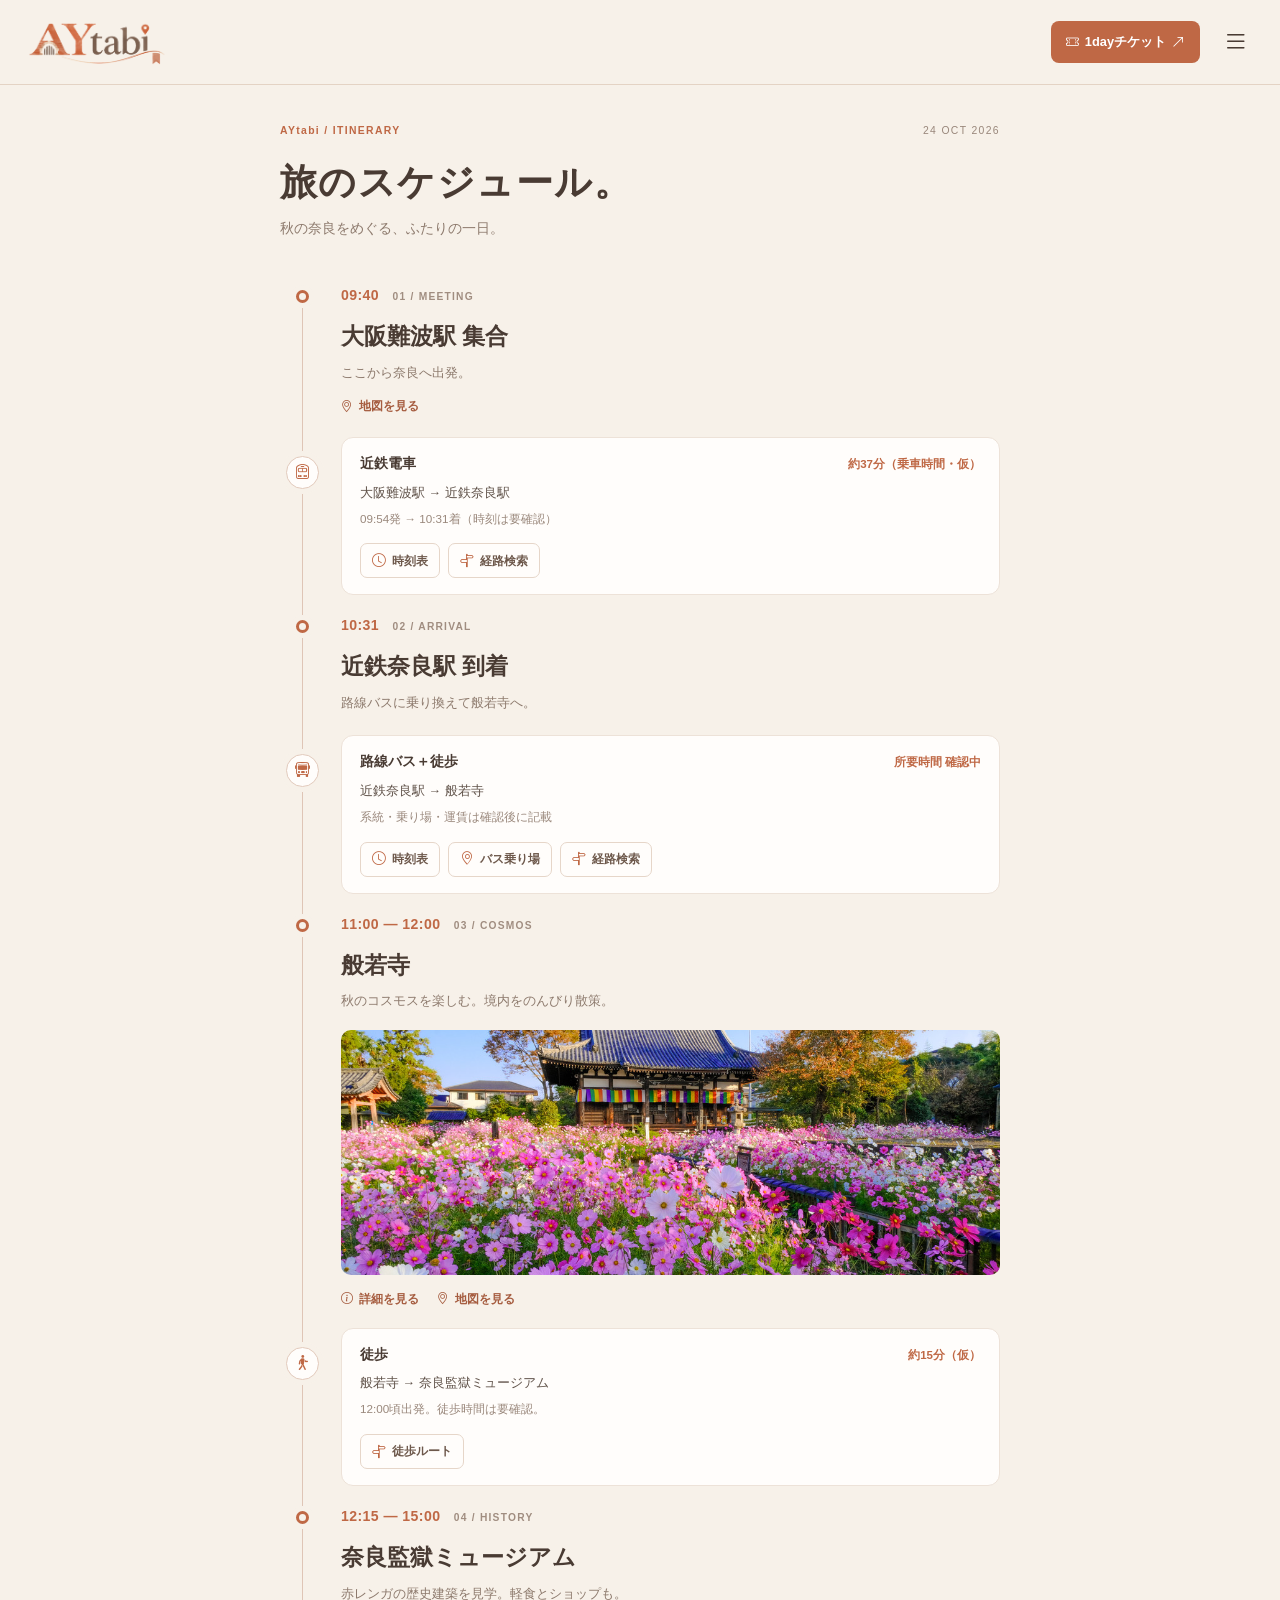
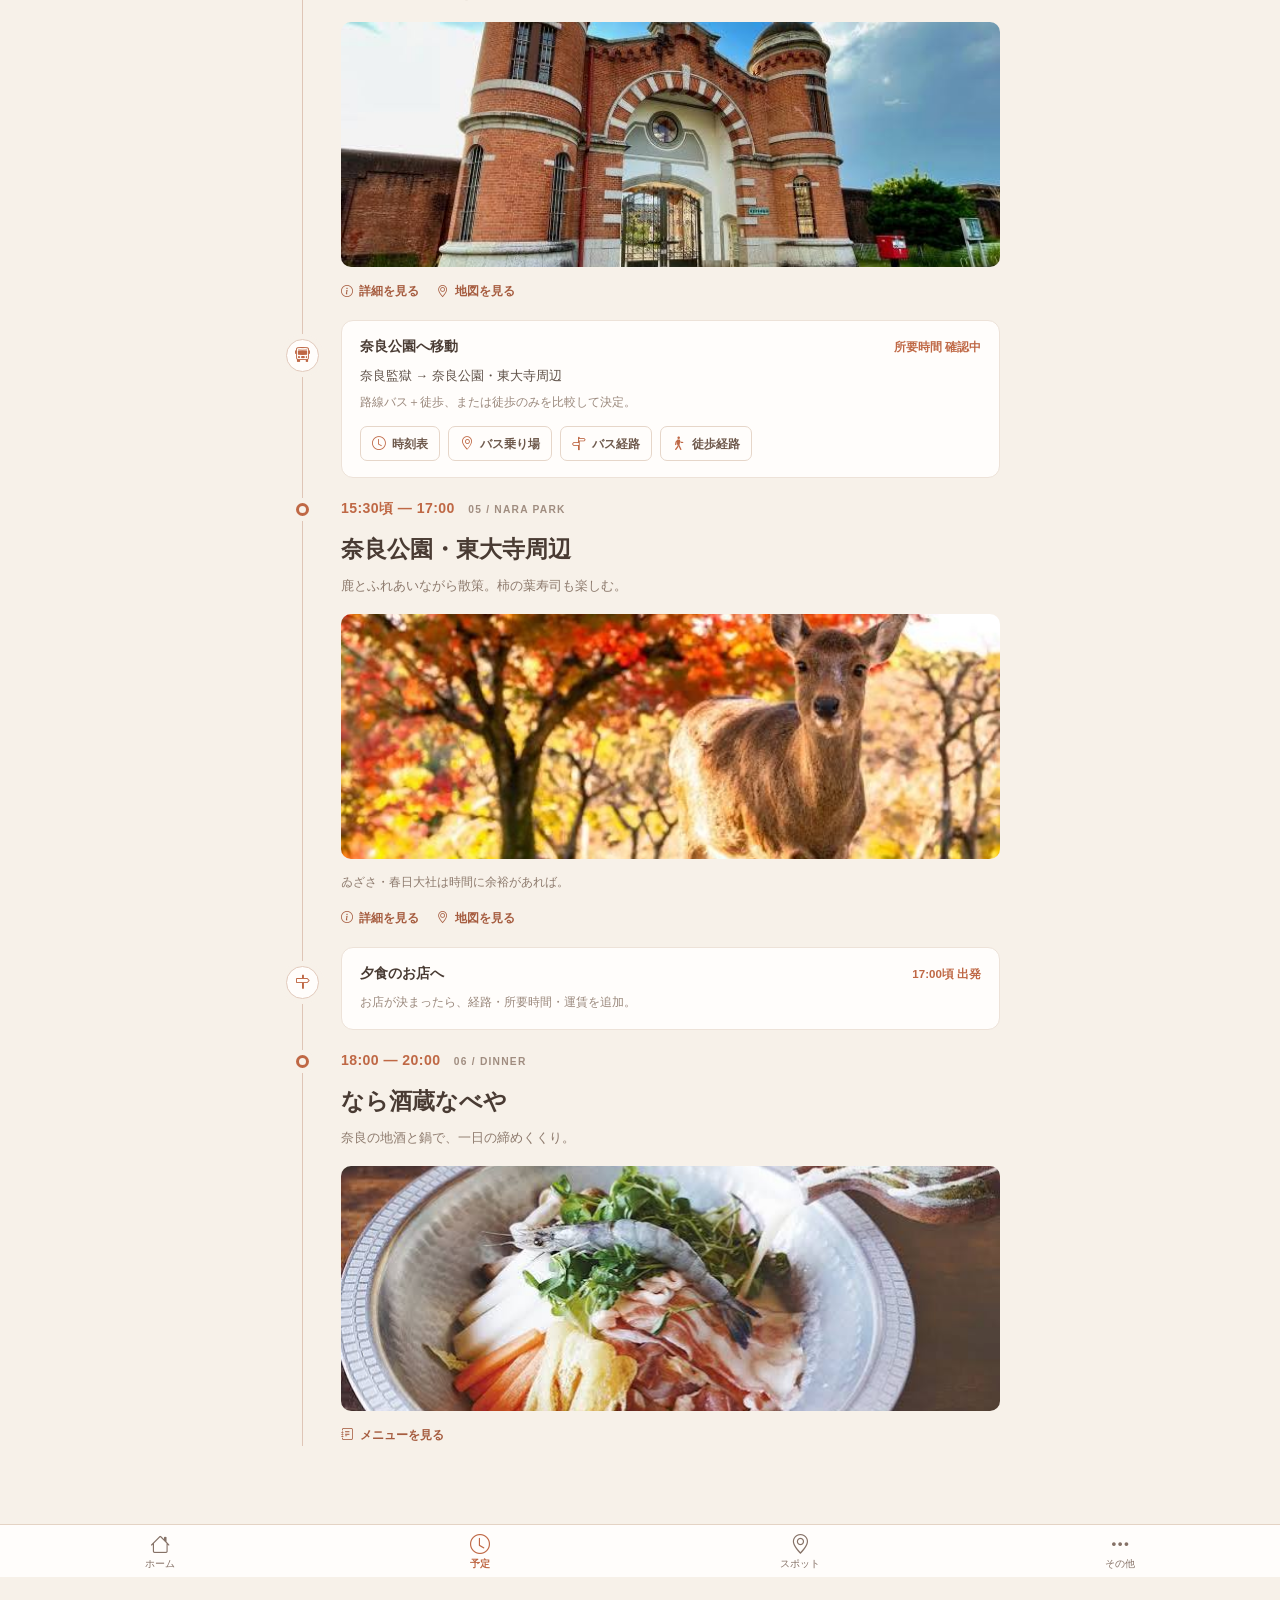
==== schedule.html @ 12cb9900 "Add files via upload" ====
<!DOCTYPE html>
<html lang="ja">
<head>
    <meta charset="UTF-8">
    <meta name="viewport" content="width=device-width, initial-scale=1.0">

    <title>旅のスケジュール | AYtabi</title>

<link href="https://cdn.jsdelivr.net/npm/bootstrap@5.3.8/dist/css/bootstrap.min.css" rel="stylesheet">
<link href="https://cdn.jsdelivr.net/npm/bootstrap-icons@1.13.1/font/bootstrap-icons.min.css" rel="stylesheet">
<link rel="stylesheet" href="css/style.css">
</head>

<body class="schedule-page">

   
<!-- ヘッダー -->
<header class="site-header">
    <div class="header-inner">

        <a href="index.html" class="header-brand">
            <img src="images/aytabi_logo.png" alt="AYtabi">
        </a>

        <a href="https://surutto-qrtto.com/"
           target="_blank"
           rel="noopener noreferrer"
           class="ticket-link">
            <i class="bi bi-ticket-perforated"></i>
            <span>1dayチケット</span>
            <i class="bi bi-arrow-up-right"></i>
        </a>

        <button class="menu-button"
                type="button"
                data-bs-toggle="offcanvas"
                data-bs-target="#quickMenu"
                aria-controls="quickMenu"
                aria-label="メニューを開く">
            <i class="bi bi-list"></i>
        </button>

    </div>
</header>

<!-- クイックメニュー -->
<div class="offcanvas offcanvas-end"
     tabindex="-1"
     id="quickMenu"
     aria-labelledby="quickMenuLabel">

    <div class="offcanvas-header">
        <h2 class="offcanvas-title fs-5" id="quickMenuLabel">
            クイックアクセス
        </h2>

        <button type="button"
                class="btn-close"
                data-bs-dismiss="offcanvas"
                aria-label="閉じる"></button>
    </div>

    <div class="offcanvas-body">
        <div class="list-group list-group-flush">

            <a href="https://surutto-qrtto.com/"
               target="_blank"
               rel="noopener noreferrer"
               class="list-group-item list-group-item-action py-3">
                <i class="bi bi-ticket-perforated me-2"></i>
                奈良・斑鳩1dayチケット
            </a>

            <a href="other.html"
               class="list-group-item list-group-item-action py-3">
                <i class="bi bi-calendar-check me-2"></i>
                奈良監獄の予約情報
            </a>

            <a href="https://www.google.com/maps"
               target="_blank"
               rel="noopener noreferrer"
               class="list-group-item list-group-item-action py-3">
                <i class="bi bi-geo-alt me-2"></i>
                Googleマップ
            </a>

        </div>
    </div>
</div>


    <main class="schedule-container">

        <!-- ページタイトル -->
        <section class="schedule-intro">
            <div class="schedule-eyebrow">
                <span>AYtabi / ITINERARY</span>
                <span>24 OCT 2026</span>
            </div>

            <h1>旅のスケジュール。</h1>
            <p>秋の奈良をめぐる、ふたりの一日。</p>
        </section>

        <!-- タイムライン -->
        <section class="trip-timeline" aria-label="旅行スケジュール">

            <!-- 01 集合 -->
            <article class="timeline-spot" id="schedule-01">
                <div class="timeline-marker">
                    <span class="timeline-dot"></span>
                </div>

                <div class="timeline-spot-body">
                    <span class="timeline-time">09:40</span>
                    <span class="timeline-chapter">01 / MEETING</span>

                    <h2>大阪難波駅 集合</h2>
                    <p>ここから奈良へ出発。</p>

                    <a class="timeline-spot-link"
                       href="https://www.google.com/maps/search/?api=1&amp;query=大阪難波駅"
                       target="_blank" rel="noopener noreferrer">
                        <i class="bi bi-geo-alt"></i> 地図を見る
                    </a>
                </div>
            </article>

            <!-- 移動 01 -->
            <div class="timeline-transfer">
                <div class="transfer-track">
                    <span class="transfer-icon">
                        <i class="bi bi-train-front"></i>
                    </span>
                </div>

                <div class="transfer-body">
                    <div class="transfer-heading">
                        <strong>近鉄電車</strong>
                        <span class="transfer-duration">約37分（乗車時間・仮）</span>
                    </div>

                    <p class="transfer-route">
                        大阪難波駅 → 近鉄奈良駅
                    </p>

                    <p class="transfer-note">
                        09:54発 → 10:31着（時刻は要確認）
                    </p>

                    <div class="transfer-actions">
                        <button type="button" class="transfer-action"
                                data-bs-toggle="modal"
                                data-bs-target="#trainTimetableModal">
                            <i class="bi bi-clock"></i> 時刻表
                        </button>

                        <a class="transfer-action"
                           href="https://www.google.com/maps/dir/?api=1&amp;origin=大阪難波駅&amp;destination=近鉄奈良駅&amp;travelmode=transit"
                           target="_blank" rel="noopener noreferrer">
                            <i class="bi bi-signpost-split"></i> 経路検索
                        </a>
                    </div>
                </div>
            </div>

            <!-- 02 近鉄奈良 -->
            <article class="timeline-spot" id="schedule-02">
                <div class="timeline-marker">
                    <span class="timeline-dot"></span>
                </div>

                <div class="timeline-spot-body">
                    <span class="timeline-time">10:31</span>
                    <span class="timeline-chapter">02 / ARRIVAL</span>

                    <h2>近鉄奈良駅 到着</h2>
                    <p>路線バスに乗り換えて般若寺へ。</p>
                </div>
            </article>

            <!-- 移動 02 -->
            <div class="timeline-transfer">
                <div class="transfer-track">
                    <span class="transfer-icon">
                        <i class="bi bi-bus-front"></i>
                    </span>
                </div>

                <div class="transfer-body">
                    <div class="transfer-heading">
                        <strong>路線バス＋徒歩</strong>
                        <span class="transfer-duration">所要時間 確認中</span>
                    </div>

                    <p class="transfer-route">
                        近鉄奈良駅 → 般若寺
                    </p>

                    <p class="transfer-note">
                        系統・乗り場・運賃は確認後に記載
                    </p>

                    <div class="transfer-actions">
                        <button type="button" class="transfer-action"
                                data-bs-toggle="modal"
                                data-bs-target="#hannyajiBusModal">
                            <i class="bi bi-clock"></i> 時刻表
                        </button>

                        <button type="button" class="transfer-action"
                                data-bs-toggle="modal"
                                data-bs-target="#hannyajiStopModal">
                            <i class="bi bi-geo-alt"></i> バス乗り場
                        </button>

                        <a class="transfer-action"
                           href="https://www.google.com/maps/dir/?api=1&amp;origin=近鉄奈良駅&amp;destination=般若寺&amp;travelmode=transit"
                           target="_blank" rel="noopener noreferrer">
                            <i class="bi bi-signpost-split"></i> 経路検索
                        </a>
                    </div>
                </div>
            </div>

            <!-- 03 般若寺 -->
            <article class="timeline-spot" id="schedule-03">
                <div class="timeline-marker">
                    <span class="timeline-dot"></span>
                </div>

                <div class="timeline-spot-body">
                    <span class="timeline-time">11:00 — 12:00</span>
                    <span class="timeline-chapter">03 / COSMOS</span>

                    <h2>般若寺</h2>
                    <p>秋のコスモスを楽しむ。境内をのんびり散策。</p>

                    <img class="timeline-photo"
                         src="images/hannyaji.jpg"
                         alt="般若寺のコスモス"
                         loading="lazy">

                    <div class="timeline-spot-actions">
                        <a href="spots.html#hannyaji">
                            <i class="bi bi-info-circle"></i> 詳細を見る
                        </a>
                        <a href="https://maps.app.goo.gl/G6aQbC5gXgnDzLTx5"
                           target="_blank" rel="noopener noreferrer">
                            <i class="bi bi-geo-alt"></i> 地図を見る
                        </a>
                    </div>
                </div>
            </article>

            <!-- 移動 03 -->
            <div class="timeline-transfer">
                <div class="transfer-track">
                    <span class="transfer-icon">
                        <i class="bi bi-person-walking"></i>
                    </span>
                </div>

                <div class="transfer-body">
                    <div class="transfer-heading">
                        <strong>徒歩</strong>
                        <span class="transfer-duration">約15分（仮）</span>
                    </div>

                    <p class="transfer-route">
                        般若寺 → 奈良監獄ミュージアム
                    </p>

                    <p class="transfer-note">
                        12:00頃出発。徒歩時間は要確認。
                    </p>

                    <div class="transfer-actions">
                        <a class="transfer-action"
                           href="https://www.google.com/maps/dir/?api=1&amp;origin=般若寺&amp;destination=旧奈良監獄&amp;travelmode=walking"
                           target="_blank" rel="noopener noreferrer">
                            <i class="bi bi-signpost-split"></i> 徒歩ルート
                        </a>
                    </div>
                </div>
            </div>

            <!-- 04 奈良監獄 -->
            <article class="timeline-spot" id="schedule-04">
                <div class="timeline-marker">
                    <span class="timeline-dot"></span>
                </div>

                <div class="timeline-spot-body">
                    <span class="timeline-time">12:15 — 15:00</span>
                    <span class="timeline-chapter">04 / HISTORY</span>

                    <h2>奈良監獄ミュージアム</h2>
                    <p>赤レンガの歴史建築を見学。軽食とショップも。</p>

                    <img class="timeline-photo"
                         src="images/nara-prison.jpg"
                         alt="奈良監獄"
                         loading="lazy">

                    <div class="timeline-spot-actions">
                        <a href="spots.html#prison">
                            <i class="bi bi-info-circle"></i> 詳細を見る
                        </a>
                        <a href="https://www.google.com/maps/search/?api=1&amp;query=旧奈良監獄"
                           target="_blank" rel="noopener noreferrer">
                            <i class="bi bi-geo-alt"></i> 地図を見る
                        </a>
                    </div>
                </div>
            </article>

            <!-- 移動 04 -->
            <div class="timeline-transfer">
                <div class="transfer-track">
                    <span class="transfer-icon">
                        <i class="bi bi-bus-front"></i>
                    </span>
                </div>

                <div class="transfer-body">
                    <div class="transfer-heading">
                        <strong>奈良公園へ移動</strong>
                        <span class="transfer-duration">所要時間 確認中</span>
                    </div>

                    <p class="transfer-route">
                        奈良監獄 → 奈良公園・東大寺周辺
                    </p>

                    <p class="transfer-note">
                        路線バス＋徒歩、または徒歩のみを比較して決定。
                    </p>

                    <div class="transfer-actions">
                        <button type="button" class="transfer-action"
                                data-bs-toggle="modal"
                                data-bs-target="#parkBusModal">
                            <i class="bi bi-clock"></i> 時刻表
                        </button>

                        <button type="button" class="transfer-action"
                                data-bs-toggle="modal"
                                data-bs-target="#parkStopModal">
                            <i class="bi bi-geo-alt"></i> バス乗り場
                        </button>

                        <a class="transfer-action"
                           href="https://www.google.com/maps/dir/?api=1&amp;origin=旧奈良監獄&amp;destination=東大寺大仏殿・春日大社前&amp;travelmode=transit"
                           target="_blank" rel="noopener noreferrer">
                            <i class="bi bi-signpost-split"></i> バス経路
                        </a>

                        <a class="transfer-action"
                           href="https://www.google.com/maps/dir/?api=1&amp;origin=旧奈良監獄&amp;destination=東大寺南大門&amp;travelmode=walking"
                           target="_blank" rel="noopener noreferrer">
                            <i class="bi bi-person-walking"></i> 徒歩経路
                        </a>
                    </div>
                </div>
            </div>

            <!-- 05 奈良公園 -->
            <article class="timeline-spot" id="schedule-05">
                <div class="timeline-marker">
                    <span class="timeline-dot"></span>
                </div>

                <div class="timeline-spot-body">
                    <span class="timeline-time">15:30頃 — 17:00</span>
                    <span class="timeline-chapter">05 / NARA PARK</span>

                    <h2>奈良公園・東大寺周辺</h2>
                    <p>鹿とふれあいながら散策。柿の葉寿司も楽しむ。</p>

                    <img class="timeline-photo"
                         src="images/nara-park.jpg"
                         alt="奈良公園"
                         loading="lazy">

                    <p class="timeline-small-note">
                        ゐざさ・春日大社は時間に余裕があれば。
                    </p>

                    <div class="timeline-spot-actions">
                        <a href="spots.html#park">
                            <i class="bi bi-info-circle"></i> 詳細を見る
                        </a>
                        <a href="https://www.google.com/maps/search/?api=1&amp;query=奈良公園"
                           target="_blank" rel="noopener noreferrer">
                            <i class="bi bi-geo-alt"></i> 地図を見る
                        </a>
                    </div>
                </div>
            </article>

            <!-- 移動 05 -->
            <div class="timeline-transfer">
                <div class="transfer-track">
                    <span class="transfer-icon">
                        <i class="bi bi-signpost"></i>
                    </span>
                </div>

                <div class="transfer-body">
                    <div class="transfer-heading">
                        <strong>夕食のお店へ</strong>
                        <span class="transfer-duration">17:00頃 出発</span>
                    </div>

                    <p class="transfer-note">
                        お店が決まったら、経路・所要時間・運賃を追加。
                    </p>
                </div>
            </div>

<!-- 06 夕食 -->
<article class="timeline-spot" id="schedule-06">
    <div class="timeline-marker">
        <span class="timeline-dot"></span>
    </div>

    <div class="timeline-spot-body">
        <span class="timeline-time">18:00 — 20:00</span>
        <span class="timeline-chapter">06 / DINNER</span>

        <h2>なら酒蔵なべや</h2>
        <p>奈良の地酒と鍋で、一日の締めくくり。</p>

        <img class="timeline-photo" src="images/dinner.jpg" alt="なら酒蔵なべや" loading="lazy">

        <div class="timeline-spot-actions">
            <button type="button"
                    class="dinner-menu-trigger"
                    data-bs-toggle="modal"
                    data-bs-target="#dinnerMenuModal">
                <i class="bi bi-journal-text"></i>
                メニューを見る
            </button>
        </div>
    </div>
</article>

        </section>
    </main>


<!-- 下部ナビ -->
<nav class="bottom-nav fixed-bottom">
    <div class="d-flex">

        <a href="index.html" class="bottom-nav-item">
            <i class="bi bi-house"></i>
            <span>ホーム</span>
        </a>

        <a href="schedule.html" class="bottom-nav-item active"
           aria-current="page">
            <i class="bi bi-clock"></i>
            <span>予定</span>
        </a>

        <a href="spots.html" class="bottom-nav-item">
            <i class="bi bi-geo-alt"></i>
            <span>スポット</span>
        </a>

        <a href="other.html" class="bottom-nav-item">
            <i class="bi bi-three-dots"></i>
            <span>その他</span>
        </a>

    </div>
</nav>


    <!-- 近鉄電車 時刻表モーダル -->
    <div class="modal fade" id="trainTimetableModal" tabindex="-1"
         aria-labelledby="trainTimetableTitle" aria-hidden="true">
        <div class="modal-dialog modal-dialog-centered">
            <div class="modal-content travel-modal">
                <div class="modal-header">
                    <h2 class="modal-title fs-5" id="trainTimetableTitle">
                        <i class="bi bi-train-front"></i> 近鉄電車
                    </h2>
                    <button type="button" class="btn-close"
                            data-bs-dismiss="modal" aria-label="閉じる"></button>
                </div>
                <div class="modal-body">
                    <p class="modal-route">大阪難波駅 → 近鉄奈良駅</p>
                    <p>09:54発 → 10:31着（仮・要確認）</p>
                    <p class="modal-muted">
                        列車種別・乗り場・料金は確認後に追加。
                    </p>
                </div>
            </div>
        </div>
    </div>

    <!-- 般若寺方面 時刻表 -->
    <div class="modal fade" id="hannyajiBusModal" tabindex="-1"
         aria-labelledby="hannyajiBusTitle" aria-hidden="true">
        <div class="modal-dialog modal-dialog-centered">
            <div class="modal-content travel-modal">
                <div class="modal-header">
                    <h2 class="modal-title fs-5" id="hannyajiBusTitle">
                        <i class="bi bi-clock"></i> 般若寺方面のバス
                    </h2>
                    <button type="button" class="btn-close"
                            data-bs-dismiss="modal" aria-label="閉じる"></button>
                </div>
                <div class="modal-body">
                    <p>近鉄奈良駅 → 般若寺方面</p>
                    <p class="modal-muted">
                        時刻表・系統・料金は確認後に追加。
                    </p>
                </div>
            </div>
        </div>
    </div>

    <!-- 般若寺方面 乗り場 -->
    <div class="modal fade" id="hannyajiStopModal" tabindex="-1"
         aria-labelledby="hannyajiStopTitle" aria-hidden="true">
        <div class="modal-dialog modal-dialog-centered">
            <div class="modal-content travel-modal">
                <div class="modal-header">
                    <h2 class="modal-title fs-5" id="hannyajiStopTitle">
                        <i class="bi bi-geo-alt"></i> バス乗り場
                    </h2>
                    <button type="button" class="btn-close"
                            data-bs-dismiss="modal" aria-label="閉じる"></button>
                </div>
                <div class="modal-body">
                    <p>近鉄奈良駅の乗り場を確認して追加予定。</p>
                    <p class="modal-muted">
                        乗り場番号・案内図・写真などを掲載できるスペース。
                    </p>
                </div>
            </div>
        </div>
    </div>

    <!-- 奈良公園方面 時刻表 -->
    <div class="modal fade" id="parkBusModal" tabindex="-1"
         aria-labelledby="parkBusTitle" aria-hidden="true">
        <div class="modal-dialog modal-dialog-centered">
            <div class="modal-content travel-modal">
                <div class="modal-header">
                    <h2 class="modal-title fs-5" id="parkBusTitle">
                        <i class="bi bi-clock"></i> 奈良公園方面のバス
                    </h2>
                    <button type="button" class="btn-close"
                            data-bs-dismiss="modal" aria-label="閉じる"></button>
                </div>
                <div class="modal-body">
                    <p>奈良監獄 → 奈良公園方面</p>
                    <p class="modal-muted">
                        バス利用を決めたら、系統・発車時刻・料金を追加。
                    </p>
                </div>
            </div>
        </div>
    </div>

    <!-- 奈良公園方面 乗り場 -->
    <div class="modal fade" id="parkStopModal" tabindex="-1"
         aria-labelledby="parkStopTitle" aria-hidden="true">
        <div class="modal-dialog modal-dialog-centered">
            <div class="modal-content travel-modal">
                <div class="modal-header">
                    <h2 class="modal-title fs-5" id="parkStopTitle">
                        <i class="bi bi-geo-alt"></i> バス乗り場
                    </h2>
                    <button type="button" class="btn-close"
                            data-bs-dismiss="modal" aria-label="閉じる"></button>
                </div>
                <div class="modal-body">
                    <p>乗車バス停・降車バス停は確認後に追加。</p>
                    <p class="modal-muted">
                        乗り場案内図やGoogleマップへのリンクを掲載予定。
                    </p>
                </div>
            </div>
        </div>
    </div>

<!-- 夕食メニューモーダル -->
<div class="modal fade"
     id="dinnerMenuModal"
     tabindex="-1"
     aria-labelledby="dinnerMenuTitle"
     aria-hidden="true">

    <div class="modal-dialog modal-dialog-centered modal-lg">
        <div class="modal-content travel-modal dinner-menu-modal">

            <div class="modal-header">
                <div>
                    <span class="dinner-menu-label">DINNER / MENU</span>
                    <h2 class="modal-title" id="dinnerMenuTitle">
                        なら酒蔵なべ
                    </h2>
                </div>

                <button type="button"
                        class="btn-close"
                        data-bs-dismiss="modal"
                        aria-label="閉じる"></button>
            </div>

            <div class="modal-body">

                <!-- おすすめ料理 -->
                <div class="dinner-recommend">
                    <span class="dinner-recommend-label">
                        RECOMMENDED
                    </span>

                    <p class="dinner-recommend-text">
                        <strong>酒粕玄人鍋</strong>が看板メニュー。
                        奈良の酒粕と大和肉鶏のだしが特徴。
                        締めはチーズ＋生パスタで
                        カルボナーラ風にするのもおすすめ。
                    </p>

                    <p class="dinner-recommend-other">
                        ほかにも、牡蠣づくし酒粕鍋や
                        大和牛の藁焼きなど。
                    </p>
                </div>

                <!-- 写真切り替え -->
                <div id="dinnerMenuCarousel"
                     class="carousel slide"
                     data-bs-interval="false"
                     data-bs-touch="true">

                    <div class="carousel-inner">

                        <!-- 1枚目 -->
                        <div class="carousel-item active">
                            <img src="images/dinner-menu1.jpeg"
                                 class="dinner-menu-image"
                                 alt="酒粕鍋・メイン料理のメニュー">
                        </div>

                        <!-- 2枚目 -->
                        <div class="carousel-item">
                            <img src="images/dinner-menu2.jpeg"
                                 class="dinner-menu-image"
                                 alt="一品料理・お酒のアテのメニュー">
                        </div>

                    </div>

                    <!-- 前へ -->
                    <button class="dinner-carousel-arrow prev"
                            type="button"
                            data-bs-target="#dinnerMenuCarousel"
                            data-bs-slide="prev"
                            aria-label="前のメニュー">
                        <i class="bi bi-chevron-left"></i>
                    </button>

                    <!-- 次へ -->
                    <button class="dinner-carousel-arrow next"
                            type="button"
                            data-bs-target="#dinnerMenuCarousel"
                            data-bs-slide="next"
                            aria-label="次のメニュー">
                        <i class="bi bi-chevron-right"></i>
                    </button>

                </div>

                <!-- ページ切り替え -->
                <div class="dinner-menu-pagination">
                    <button type="button"
                            class="dinner-page-button active"
                            data-bs-target="#dinnerMenuCarousel"
                            data-bs-slide-to="0"
                            aria-label="鍋・メイン料理">
                        01 / 鍋・メイン
                    </button>

                    <button type="button"
                            class="dinner-page-button"
                            data-bs-target="#dinnerMenuCarousel"
                            data-bs-slide-to="1"
                            aria-label="一品料理">
                        02 / 一品料理
                    </button>
                </div>

                <p class="dinner-menu-notice">
                    ※ 写真・価格は撮影時点のものです。
                </p>

            </div>
        </div>
    </div>
</div>


    <script src="https://cdn.jsdelivr.net/npm/bootstrap@5.3.3/dist/js/bootstrap.bundle.min.js"></script>
    <script src="js/script.js"></script>
</body>
</html>
---- css/style.css ----
/* ========================================
   AYtabi - 秋の奈良旅
   ======================================== */

/* ===== 共通カラー ===== */

:root {
    --color-bg: #f7f1e9;
    --color-white: #fffdfb;
    --color-terracotta: #bf6845;
    --color-terracotta-dark: #a65335;
    --color-brown: #493b33;
    --color-text-sub: #857166;
    --color-border: #e4d3c4;
}

/* ===== 基本設定 ===== */

body {
    margin: 0;
    padding-bottom: calc(75px + env(safe-area-inset-bottom));
    background: var(--color-bg);
    color: var(--color-brown);
    font-family: "Hiragino Kaku Gothic ProN", "Yu Gothic", sans-serif;
}

/* ===== ヘッダー ===== */

.site-header {
    background: var(--color-bg);
    border-bottom: 1px solid var(--color-border);
}

.header-inner {
    display: flex;
    align-items: center;
    gap: 16px;
    width: 100%;
    padding: 12px 24px;
}

.header-brand {
    display: flex;
    align-items: center;
    flex-shrink: 0;
    margin-right: auto;
    width: 145px;
    text-decoration: none;
}

.header-brand img {
    display: block;
    width: 100%;
    height: auto;
}

/* 1dayチケット */

.ticket-link {
    display: inline-flex;
    align-items: center;
    justify-content: center;
    gap: 6px;
    flex-shrink: 0;
    padding: 11px 15px;
    background: var(--color-terracotta);
    color: #fff;
    border-radius: 8px;
    font-size: 0.8rem;
    font-weight: 700;
    text-decoration: none;
    white-space: nowrap;
}

.ticket-link:hover {
    background: var(--color-terracotta-dark);
    color: #fff;
}

/* メニュー */

.menu-button {
    display: flex;
    align-items: center;
    justify-content: center;
    flex-shrink: 0;
    width: 40px;
    height: 40px;
    padding: 0;
    border: none;
    background: transparent;
    color: var(--color-brown);
    font-size: 1.6rem;
    cursor: pointer;
}

/* ===== ホーム ===== */

.itinerary-main {
    max-width: 760px;
}

/* ===== 旅行タイトル ===== */

.trip-intro {
    padding: 12px 0 4px;
}

.trip-eyebrow {
    margin-bottom: 12px;
    color: var(--color-terracotta);
    font-size: 0.7rem;
    font-weight: 700;
    letter-spacing: 0.18em;
}

.trip-title {
    margin: 0 0 10px;
    color: var(--color-brown);
    font-size: clamp(1.8rem, 5vw, 2.4rem);
    font-weight: 800;
    letter-spacing: 0.04em;
}

.trip-date {
    color: var(--color-text-sub);
    font-size: 0.8rem;
    letter-spacing: 0.12em;
}

/* ===== 集合情報 ===== */

.meeting-info {
    display: flex;
    flex-direction: row;
    align-items: center;
    justify-content: space-between;
    gap: 16px;
    width: 100%;
    margin-top: 24px;
    padding-top: 16px;
    border-top: 1px solid var(--color-border);
}

.meeting-content {
    display: flex;
    flex-direction: column;
    gap: 5px;
    min-width: 0;
}

.meeting-heading {
    color: var(--color-text-sub);
    font-size: 0.65rem;
    font-weight: 700;
    letter-spacing: 0.14em;
}

.meeting-main {
    display: flex;
    align-items: baseline;
    flex-wrap: wrap;
    gap: 12px;
    color: var(--color-brown);
}

.meeting-main strong {
    font-size: 1.2rem;
    font-weight: 800;
    font-variant-numeric: tabular-nums;
}

.meeting-main span {
    font-size: 0.9rem;
}

.meeting-map {
    display: inline-flex;
    align-items: center;
    justify-content: center;
    gap: 3px;
    flex-shrink: 0;
    margin-left: auto;
    color: var(--color-terracotta);
    font-size: 1.15rem;
    text-decoration: none;
}

.meeting-map:hover {
    color: var(--color-terracotta-dark);
}

.meeting-map .bi-arrow-up-right {
    font-size: 0.7rem;
}

/* ===== NEXTカード ===== */

.next-card {
    padding: 20px 24px;
    background: var(--color-white);
    border: 1px solid var(--color-border);
    border-radius: 18px;
}

/* ===== NEXT上部 ===== */

.next-card-header {
    display: flex;
    align-items: center;
    justify-content: space-between;
    gap: 12px;
    margin-bottom: 20px;
}

.next-card-label {
    color: var(--color-terracotta);
    font-size: 0.75rem;
    font-weight: 800;
    letter-spacing: 0.16em;
}

/* ===== CHAPTER表示 ===== */

.next-chapter {
    display: flex;
    flex-direction: row;
    align-items: center;
    gap: 12px;
    white-space: nowrap;
}

.chapter-info {
    display: flex;
    flex-direction: column;
    align-items: flex-end;
    gap: 3px;
}

.chapter-prefix {
    color: var(--color-text-sub);
    font-size: 0.6rem;
    font-weight: 700;
    letter-spacing: 0.12em;
}

.chapter-numbers {
    display: flex;
    align-items: baseline;
    gap: 5px;
}

.chapter-current {
    color: var(--color-terracotta);
    font-size: 1.8rem;
    font-weight: 800;
    line-height: 1;
    font-variant-numeric: tabular-nums;
}

.chapter-divider,
.chapter-total {
    color: #b3a297;
    font-size: 0.75rem;
    font-variant-numeric: tabular-nums;
}

.chapter-accent {
    display: block;
    flex-shrink: 0;
    width: 2px;
    height: 40px;
    background: var(--color-terracotta);
    border-radius: 2px;
}

/* ===== NEXT予定＋写真 ===== */

.next-main {
    display: flex;
    align-items: center;
    gap: 18px;
}

.next-content {
    flex: 1;
    min-width: 0;
}

.next-time {
    color: var(--color-terracotta);
    font-size: 2rem;
    font-weight: 800;
    letter-spacing: 0.02em;
    font-variant-numeric: tabular-nums;
}

.next-content h2 {
    margin: 5px 0 8px;
    color: var(--color-brown);
    font-size: 1.25rem;
    font-weight: 700;
    line-height: 1.4;
}

.next-content p {
    margin: 0;
    color: var(--color-text-sub);
    font-size: 0.8rem;
    line-height: 1.65;
}

/* スポット写真 */

.next-photo-wrap {
    flex: 0 0 145px;
    width: 145px;
    height: 120px;
    overflow: hidden;
    border-radius: 8px;
    background: #f2e7dc;
}

.next-photo {
    display: block;
    width: 100%;
    height: 100%;
    object-fit: cover;
}

.next-photo-wrap[hidden] {
    display: none;
}

/* ===== NEXT下部 ===== */

.next-bottom {
    display: flex;
    align-items: flex-end;
    justify-content: space-between;
    gap: 12px;
    margin-top: 20px;
    padding-top: 14px;
    border-top: 1px solid var(--color-border);
}

.next-links {
    display: flex;
    flex-direction: column;
    gap: 8px;
}

.next-links a {
    color: var(--color-terracotta-dark);
    font-size: 0.78rem;
    font-weight: 600;
    text-decoration: none;
}

.next-links a:hover {
    text-decoration: underline;
}

.next-links a[hidden] {
    display: none;
}

/* ===== NEXT操作ボタン ===== */

.next-controls {
    display: flex;
    align-items: center;
    gap: 8px;
}

.next-controls button {
    display: flex;
    align-items: center;
    justify-content: center;
    flex-shrink: 0;
    width: 40px;
    height: 40px;
    padding: 0;
    border: 1px solid var(--color-border);
    border-radius: 50%;
    background: #fff;
    color: var(--color-text-sub);
    font-size: 1.1rem;
    cursor: pointer;
}

.next-controls button:last-child {
    background: var(--color-terracotta);
    border-color: var(--color-terracotta);
    color: #fff;
}

.next-controls button:disabled {
    opacity: 0.35;
    cursor: default;
}

/* NOWボタン */

.next-controls .next-now {
    width: auto;
    height: 34px;
    padding: 0 12px;
    border-radius: 18px;
    background: #f3e3d6;
    border-color: var(--color-border);
    color: var(--color-terracotta-dark);
    font-size: 0.7rem;
    font-weight: 700;
}

.next-controls .next-now[hidden] {
    display: none;
}

/* ===== ショートカット ===== */

.home-shortcuts {
    display: grid;
    grid-template-columns: repeat(2, minmax(0, 1fr));
    gap: 12px;
}

.home-shortcut {
    display: flex;
    align-items: center;
    gap: 9px;
    min-width: 0;
    padding: 15px;
    background: #fff;
    border: 1px solid var(--color-border);
    border-radius: 12px;
    color: var(--color-brown);
    font-size: 0.85rem;
    font-weight: 600;
    text-decoration: none;
}

.home-shortcut:hover {
    color: var(--color-terracotta);
}

.home-shortcut i:first-child {
    color: var(--color-terracotta);
    font-size: 1.1rem;
}

.home-shortcut span {
    flex: 1;
}

.home-shortcut i:last-child {
    color: var(--color-text-sub);
    font-size: 0.7rem;
}

/* ===== 下部ナビ ===== */

.bottom-nav {
    background: var(--color-white);
    border-top: 1px solid var(--color-border);
    padding-bottom: env(safe-area-inset-bottom);
}

.bottom-nav-item {
    display: flex;
    flex: 1;
    flex-direction: column;
    align-items: center;
    justify-content: center;
    gap: 2px;
    padding: 7px 0 6px;
    color: var(--color-text-sub);
    font-size: 0.65rem;
    line-height: 1.2;
    text-decoration: none;
}

.bottom-nav-item i {
    font-size: 1.25rem;
    line-height: 1.2;
}

.bottom-nav-item.active {
    color: var(--color-terracotta);
    font-weight: 700;
}

.bottom-nav-item:hover {
    color: var(--color-terracotta);
}

/* ===== スマホ対応 ===== */

@media (max-width: 600px) {

    .header-inner {
        gap: 8px;
        padding: 10px 12px;
    }

    .header-brand {
        width: 108px;
    }

    .ticket-link {
        gap: 4px;
        padding: 9px 10px;
        font-size: 0.67rem;
    }

    .ticket-link .bi-arrow-up-right {
        display: none;
    }

    .menu-button {
        width: 34px;
        height: 34px;
        font-size: 1.4rem;
    }

    .trip-intro {
        padding-top: 4px;
    }

    .trip-eyebrow {
        font-size: 0.65rem;
    }

    .trip-title {
        font-size: 1.85rem;
    }

    .trip-date {
        font-size: 0.8rem;
    }

    .meeting-info {
        margin-top: 18px;
        padding-top: 14px;
    }

    .meeting-main {
        gap: 8px;
    }

    .meeting-main strong {
        font-size: 1.1rem;
    }

    .meeting-main span {
        font-size: 0.8rem;
    }

    .next-card {
        padding: 16px;
    }

    .next-card-header {
        margin-bottom: 16px;
    }

    .chapter-current {
        font-size: 1.5rem;
    }

    .chapter-accent {
        height: 34px;
    }

    .next-main {
        gap: 12px;
    }

    .next-time {
        font-size: 1.65rem;
    }

    .next-content h2 {
        font-size: 1.05rem;
    }

    .next-content p {
        font-size: 0.75rem;
    }

    .next-photo-wrap {
        flex-basis: 105px;
        width: 105px;
        height: 105px;
    }

    .home-shortcut {
        gap: 6px;
        padding: 12px 10px;
        font-size: 0.75rem;
    }
}

/* ========================================
   NEXTカード：写真背景デザイン（試作）
   ======================================== */

/* カード全体 */
.next-card {
    position: relative;
    overflow: hidden;
    background: #fffdfb;
    padding: 20px 24px;
}

/* 写真をカード右側の背景として配置 */
.next-photo-wrap {
    position: absolute;
    top: 0;
    right: 0;
    bottom: 72px;
    width: 55%;
    height: auto;
    overflow: hidden;
    border-radius: 0;
    background: #f2e7dc;
    z-index: 0;
}

/* 写真 */
.next-photo {
    width: 100%;
    height: 100%;
    object-fit: cover;
    object-position: center;
}

/* 写真の左側に白いグラデーション */
.next-photo-wrap::after {
    content: "";
    position: absolute;
    inset: 0;
    background: linear-gradient(
        90deg,
        #fffdfb 0%,
        rgba(255, 253, 251, 0.95) 15%,
        rgba(255, 253, 251, 0.65) 45%,
        rgba(255, 253, 251, 0.05) 100%
    );
    pointer-events: none;
}

/* 文字を写真より前面へ */
.next-card-header,
.next-content,
.next-bottom {
    position: relative;
    z-index: 1;
}

/* 写真を背景化するためレイアウト調整 */
.next-main {
    display: block;
    min-height: 155px;
}

.next-content {
    width: 65%;
    padding-top: 8px;
}

/* 上部の余白を少し削る */
.next-card-header {
    margin-bottom: 12px;
}

/* 下部操作欄は白背景 */
.next-bottom {
    background: #fffdfb;
    margin-top: 0;
    padding-top: 16px;
}

/* 写真がない工程 */
.next-photo-wrap[hidden] {
    display: none;
}

/* ===== スマホ ===== */

@media (max-width: 600px) {

    .next-card {
        padding: 16px;
    }

    .next-photo-wrap {
        width: 65%;
        bottom: 68px;
    }

    .next-photo-wrap::after {
        background: linear-gradient(
            90deg,
            #fffdfb 0%,
            rgba(255, 253, 251, 0.96) 20%,
            rgba(255, 253, 251, 0.75) 50%,
            rgba(255, 253, 251, 0.15) 100%
        );
    }

    .next-main {
        min-height: 145px;
    }

    .next-content {
        width: 70%;
        padding-top: 5px;
    }

    .next-content h2 {
        font-size: 1.05rem;
    }

    .next-content p {
        font-size: 0.75rem;
    }
}

/* ===== NEXT見出し：雑誌風 ===== */

.next-card-header {
    display: flex;
    align-items: center;
    justify-content: flex-start;
    gap: 12px;
    width: fit-content;
    max-width: 100%;
    margin-bottom: 18px;
}

.next-card-label {
    flex-shrink: 0;
    color: var(--color-terracotta);
    font-size: 0.75rem;
    font-weight: 800;
    letter-spacing: 0.16em;
}

.next-heading-line {
    display: block;
    flex: 0 0 30px;
    height: 1px;
    background: var(--color-terracotta);
    opacity: 0.6;
}

.next-card .next-chapter {
    display: flex;
    flex-direction: row;
    align-items: baseline;
    gap: 5px;
}

.next-card .chapter-current {
    color: var(--color-terracotta);
    font-size: 0.95rem;
    font-weight: 800;
    line-height: 1;
}

.next-card .chapter-divider,
.next-card .chapter-total {
    color: var(--color-text-sub);
    font-size: 0.75rem;
}

/* 古い縦ラインは非表示 */
.chapter-accent {
    display: none;
}

/* スマホ */
@media (max-width: 600px) {
    .next-card-header {
        gap: 9px;
        margin-bottom: 14px;
    }

    .next-heading-line {
        flex-basis: 20px;
    }

    .next-card .chapter-current {
        font-size: 0.85rem;
    }
}

/* 写真をもう少しはっきり見せる */
.next-photo-wrap::after {
    background: linear-gradient(
        90deg,
        #fffdfb 0%,
        rgba(255, 253, 251, 0.95) 10%,
        rgba(255, 253, 251, 0.55) 30%,
        rgba(255, 253, 251, 0) 65%
    );
}

@media (max-width: 600px) {
    .next-photo-wrap::after {
        background: linear-gradient(
            90deg,
            #fffdfb 0%,
            rgba(255, 253, 251, 0.9) 15%,
            rgba(255, 253, 251, 0.5) 40%,
            rgba(255, 253, 251, 0) 75%
        );
    }
}

/* ========================================
   SCHEDULE PAGE
======================================== */

.schedule-page {
    background: #f7f1e9;
    color: #493b33;
    padding-bottom: 100px;
}

.schedule-container {
    width: min(100% - 36px, 720px);
    margin: 0 auto;
    padding: 38px 0 60px;
}

/* ページタイトル */

.schedule-intro {
    margin-bottom: 42px;
}

.schedule-eyebrow {
    display: flex;
    justify-content: space-between;
    gap: 12px;
    margin-bottom: 22px;
    color: #bf6845;
    font-size: 0.65rem;
    font-weight: 700;
    letter-spacing: 0.13em;
}

.schedule-eyebrow span:last-child {
    color: #99877b;
    font-weight: 500;
}

.schedule-intro h1 {
    margin: 0 0 12px;
    color: #493b33;
    font-size: clamp(1.7rem, 5vw, 2.3rem);
    font-weight: 700;
    letter-spacing: 0.04em;
}

.schedule-intro > p {
    margin: 0;
    color: #8d7a6d;
    font-size: 0.85rem;
    line-height: 1.8;
}

/* ========================================
   タイムライン全体
======================================== */

.trip-timeline {
    --timeline-axis: 22px;
    --timeline-line: #dfc5b6;

    position: relative;
}

/* 左側の縦線 */

.trip-timeline::before {
    content: "";
    position: absolute;
    top: 9px;
    bottom: 18px;
    left: var(--timeline-axis);
    width: 1px;
    background: var(--timeline-line);
    pointer-events: none;
}

/* ========================================
   スポット
======================================== */

.timeline-spot {
    position: relative;
    display: grid;
    grid-template-columns: 45px minmax(0, 1fr);
    column-gap: 16px;
}

.timeline-marker {
    position: relative;
    display: flex;
    justify-content: center;
    padding-top: 7px;
    z-index: 1;
}

.timeline-dot {
    display: block;
    width: 13px;
    height: 13px;
    border: 3px solid #bf6845;
    border-radius: 50%;
    background: #f7f1e9;
    box-shadow: 0 0 0 5px #f7f1e9;
}

.timeline-spot-body {
    min-width: 0;
    padding-bottom: 20px;
}

.timeline-time {
    display: inline-block;
    margin-right: 9px;
    color: #bf6845;
    font-size: 0.88rem;
    font-weight: 800;
    font-variant-numeric: tabular-nums;
    letter-spacing: 0.03em;
}

.timeline-chapter {
    color: #a08d80;
    font-size: 0.64rem;
    font-weight: 600;
    letter-spacing: 0.12em;
}

.timeline-spot h2 {
    margin: 12px 0 7px;
    color: #493b33;
    font-size: clamp(1.15rem, 3vw, 1.45rem);
    font-weight: 700;
    line-height: 1.5;
}

.timeline-spot-body > p {
    margin: 0;
    color: #8d7a6d;
    font-size: 0.82rem;
    line-height: 1.85;
}

/* スポット写真 */

.timeline-photo {
    display: block;
    width: 100%;
    height: clamp(150px, 35vw, 245px);
    margin-top: 16px;
    border-radius: 10px;
    object-fit: cover;
    object-position: center;
    background: #e9ddd2;
}

/* スポットのリンク */

.timeline-spot-actions {
    display: flex;
    flex-wrap: wrap;
    align-items: center;
    gap: 18px;
    margin-top: 15px;
}

.timeline-spot-actions a,
.timeline-spot-link {
    display: inline-flex;
    align-items: center;
    gap: 6px;
    color: #a65d40;
    font-size: 0.76rem;
    font-weight: 600;
    text-decoration: none;
    transition: opacity 0.2s;
}

.timeline-spot-link {
    margin-top: 12px;
}

.timeline-spot-actions a:hover,
.timeline-spot-link:hover {
    color: #bf6845;
    opacity: 0.75;
}

.timeline-small-note {
    margin-top: 12px !important;
    font-size: 0.75rem !important;
}

/* ========================================
   移動案内
======================================== */

.timeline-transfer {
    position: relative;
    display: grid;
    grid-template-columns: 45px minmax(0, 1fr);
    column-gap: 16px;
    margin: 0 0 18px;
}

.transfer-track {
    position: relative;
    display: flex;
    justify-content: center;
    align-items: flex-start;
    padding-top: 19px;
    z-index: 1;
}

/* 縦線の途中に乗る移動アイコン */

.transfer-icon {
    display: flex;
    align-items: center;
    justify-content: center;
    width: 33px;
    height: 33px;
    flex-shrink: 0;
    border: 1px solid #e2cabc;
    border-radius: 50%;
    background: #fffdfb;
    color: #bf6845;
    font-size: 0.95rem;
    box-shadow: 0 0 0 5px #f7f1e9;
}

/* 移動カード */

.transfer-body {
    min-width: 0;
    padding: 16px 18px;
    border: 1px solid #ede2d8;
    border-radius: 12px;
    background: #fffdfb;
}

.transfer-heading {
    display: flex;
    align-items: baseline;
    justify-content: space-between;
    flex-wrap: wrap;
    gap: 5px 12px;
    margin-bottom: 8px;
}

.transfer-heading strong {
    color: #493b33;
    font-size: 0.85rem;
    font-weight: 700;
}

.transfer-duration {
    color: #bf6845;
    font-size: 0.72rem;
    font-weight: 700;
    white-space: nowrap;
}

.transfer-route {
    margin: 0 0 6px;
    color: #5f5148;
    font-size: 0.79rem;
    line-height: 1.6;
}

.transfer-note {
    margin: 0;
    color: #9a887c;
    font-size: 0.73rem;
    line-height: 1.75;
}

/* 時刻表・乗り場・経路検索ボタン */

.transfer-actions {
    display: flex;
    flex-wrap: wrap;
    gap: 8px;
    margin-top: 14px;
}

.transfer-action {
    display: inline-flex;
    align-items: center;
    justify-content: center;
    gap: 6px;
    min-height: 34px;
    padding: 7px 11px;
    border: 1px solid #e6d6c9;
    border-radius: 7px;
    background: transparent;
    color: #6d584b;
    font-family: inherit;
    font-size: 0.72rem;
    font-weight: 600;
    line-height: 1.4;
    text-decoration: none;
    cursor: pointer;
    transition:
        background 0.2s,
        border-color 0.2s,
        color 0.2s;
}

.transfer-action i {
    color: #bf6845;
    font-size: 0.85rem;
}

.transfer-action:hover {
    border-color: #bf6845;
    background: #fcf2eb;
    color: #a65d40;
}

/* ========================================
   Bootstrap モーダル
======================================== */

.travel-modal {
    overflow: hidden;
    border: 0;
    border-radius: 16px;
    background: #fffdfb;
    color: #493b33;
    box-shadow: 0 18px 55px rgba(56, 38, 27, 0.14);
}

.travel-modal .modal-header {
    padding: 20px 22px;
    border-bottom: 1px solid #eee4dc;
}

.travel-modal .modal-title {
    display: flex;
    align-items: center;
    gap: 10px;
    color: #493b33;
    font-size: 1rem !important;
    font-weight: 700;
}

.travel-modal .modal-title i {
    color: #bf6845;
}

.travel-modal .modal-body {
    padding: 22px;
    font-size: 0.85rem;
    line-height: 1.85;
}

.travel-modal .modal-body p {
    margin-bottom: 12px;
}

.travel-modal .modal-body p:last-child {
    margin-bottom: 0;
}

.travel-modal .modal-route {
    font-weight: 700;
}

.travel-modal .modal-muted {
    color: #9a887c;
    font-size: 0.78rem;
}

/* ========================================
   スマホ表示
======================================== */

@media (max-width: 600px) {

    .schedule-container {
        width: calc(100% - 32px);
        padding-top: 30px;
    }

    .schedule-intro {
        margin-bottom: 34px;
    }

    .schedule-eyebrow {
        font-size: 0.58rem;
        letter-spacing: 0.08em;
    }

    .trip-timeline {
        --timeline-axis: 16px;
    }

    .timeline-spot,
    .timeline-transfer {
        grid-template-columns: 33px minmax(0, 1fr);
        column-gap: 12px;
    }

    .timeline-dot {
        width: 12px;
        height: 12px;
    }

    .timeline-spot-body {
        padding-bottom: 17px;
    }

    .timeline-spot h2 {
        margin-top: 9px;
        font-size: 1.14rem;
    }

    .timeline-time {
        font-size: 0.81rem;
    }

    .timeline-chapter {
        font-size: 0.59rem;
    }

    .timeline-photo {
        height: 175px;
        margin-top: 13px;
    }

    .timeline-transfer {
        margin-bottom: 17px;
    }

    .transfer-track {
        padding-top: 18px;
    }

    .transfer-icon {
        width: 30px;
        height: 30px;
        font-size: 0.85rem;
    }

    .transfer-body {
        padding: 14px;
        border-radius: 10px;
    }

    .transfer-heading {
        gap: 4px 8px;
    }

    .transfer-heading strong {
        font-size: 0.81rem;
    }

    .transfer-duration {
        font-size: 0.69rem;
    }

    .transfer-actions {
        gap: 7px;
        margin-top: 12px;
    }

    .transfer-action {
        min-height: 33px;
        padding: 6px 9px;
        font-size: 0.69rem;
    }

    .timeline-spot-actions {
        gap: 14px;
    }
}

/* 夕食メニューボタン */

.dinner-menu-trigger {
    display: inline-flex;
    align-items: center;
    gap: 7px;
    padding: 0;
    border: none;
    background: none;
    color: #a65d40;
    font-size: 0.76rem;
    font-weight: 600;
    cursor: pointer;
}

.dinner-menu-trigger:hover {
    color: #bf6845;
    opacity: 0.75;
}

/* メニューモーダル */

.dinner-menu-modal .modal-header {
    align-items: center;
}

.dinner-menu-label {
    display: block;
    margin-bottom: 5px;
    color: #bf6845;
    font-size: 0.65rem;
    font-weight: 700;
    letter-spacing: 0.15em;
}

.dinner-menu-modal .modal-title {
    color: #493b33;
    font-size: 1.1rem !important;
    font-weight: 700;
}

.dinner-menu-caption {
    margin-bottom: 24px !important;
    color: #8d7a6d;
    font-size: 0.8rem;
}

.dinner-menu-section {
    margin-bottom: 28px;
}

.dinner-menu-section h3 {
    margin-bottom: 12px;
    color: #493b33;
    font-size: 0.9rem;
    font-weight: 700;
}

.dinner-menu-section img {
    display: block;
    width: 100%;
    height: auto;
    border-radius: 8px;
}

.dinner-menu-notice {
    color: #9a887c;
    font-size: 0.72rem;
}

@media (max-width: 600px) {
    .dinner-menu-modal .modal-body {
        padding: 16px;
    }

    .dinner-menu-section {
        margin-bottom: 22px;
    }
}

/* ========================================
   DINNER MENU MODAL - COMPACT
======================================== */

.dinner-menu-modal {
    max-height: calc(100dvh - 24px);
    overflow: hidden;
}

.dinner-menu-modal .modal-header {
    padding: 14px 20px;
}

.dinner-menu-modal .modal-body {
    padding: 14px 20px 16px;
    overflow: visible;
}

/* おすすめ */

.dinner-recommend {
    margin-bottom: 12px;
}

.dinner-recommend-label {
    display: block;
    margin-bottom: 5px;
    color: #bf6845;
    font-size: 0.62rem;
    font-weight: 800;
    letter-spacing: 0.14em;
}

.dinner-recommend-text {
    margin: 0 0 4px !important;
    color: #493b33;
    font-size: 0.78rem;
    line-height: 1.65;
}

.dinner-recommend-other {
    margin: 0 !important;
    color: #8d7a6d;
    font-size: 0.71rem;
    line-height: 1.5;
}

/* 写真 */

.dinner-menu-modal .carousel {
    position: relative;
    border-radius: 8px;
    background: #f4eee8;
    overflow: hidden;
}

.dinner-menu-image {
    display: block;
    width: 100%;
    height: min(49dvh, 470px);
    object-fit: contain;
}

/* 左右の切り替えボタン */

.dinner-carousel-arrow {
    position: absolute;
    top: 50%;
    z-index: 2;
    display: flex;
    align-items: center;
    justify-content: center;
    width: 34px;
    height: 34px;
    transform: translateY(-50%);
    border: 0;
    border-radius: 50%;
    background: rgba(255, 253, 251, 0.92);
    color: #493b33;
    box-shadow: 0 2px 10px rgba(0, 0, 0, 0.1);
    cursor: pointer;
}

.dinner-carousel-arrow.prev {
    left: 8px;
}

.dinner-carousel-arrow.next {
    right: 8px;
}

/* ページボタン */

.dinner-menu-pagination {
    display: flex;
    justify-content: center;
    gap: 8px;
    margin-top: 12px;
}

.dinner-page-button {
    padding: 7px 12px;
    border: 1px solid #e6d6c9;
    border-radius: 6px;
    background: transparent;
    color: #8d7a6d;
    font-size: 0.7rem;
    cursor: pointer;
}

.dinner-page-button.active {
    border-color: #bf6845;
    background: #fbefe8;
    color: #a65d40;
    font-weight: 700;
}

.dinner-menu-notice {
    margin: 10px 0 0 !important;
    text-align: center;
    color: #9a887c;
    font-size: 0.65rem;
}

/* スマホ */

@media (max-width: 600px) {

    .dinner-menu-modal .modal-header {
        padding: 12px 14px;
    }

    .dinner-menu-modal .modal-body {
        padding: 12px 14px 14px;
    }

    .dinner-menu-image {
        height: min(42dvh, 350px);
    }

    .dinner-recommend-text {
        font-size: 0.74rem;
    }

    .dinner-recommend-other {
        font-size: 0.68rem;
    }

    .dinner-carousel-arrow {
        width: 30px;
        height: 30px;
    }

    .dinner-page-button {
        padding: 7px 9px;
        font-size: 0.65rem;
    }
}
.dinner-recommend-text {
    color: #493b33;
    opacity: 1;
}

.dinner-recommend-other {
    color: #66564b;
    opacity: 1;
}



/* ========================================
   SPOTS PAGE - GRID
======================================== */

.spots-page {
    background: #f7f1e9;
    color: #493b33;
    padding-bottom: 100px;
}

.spots-container {
    width: min(100% - 32px, 720px);
    margin: 0 auto;
    padding: 34px 0 60px;
}

/* タイトル */

.spots-intro {
    margin-bottom: 28px;
}

.spots-eyebrow {
    display: flex;
    justify-content: space-between;
    gap: 10px;
    margin-bottom: 18px;
    color: #bf6845;
    font-size: 0.62rem;
    font-weight: 700;
    letter-spacing: 0.12em;
}

.spots-eyebrow span:last-child {
    color: #99877b;
    font-weight: 500;
}

.spots-intro h1 {
    margin: 0 0 10px;
    font-size: clamp(1.65rem, 5vw, 2.2rem);
    font-weight: 700;
}

.spots-intro p {
    margin: 0;
    color: #78685d;
    font-size: 0.82rem;
}

/* カテゴリータブ */

.spot-tabs {
    display: grid;
    grid-template-columns: 1fr 1fr;
    gap: 0;
    border-bottom: 1px solid #ddcec1;
}

.spot-tab {
    padding: 13px 10px;
    border: none;
    border-bottom: 2px solid transparent;
    background: transparent;
    color: #938276;
    font-size: 0.85rem;
    font-weight: 600;
    cursor: pointer;
}

.spot-tab.active {
    border-bottom-color: #bf6845;
    color: #a65d40;
}

/* 凡例 */

.spot-legend {
    display: flex;
    gap: 18px;
    padding: 16px 0 20px;
    color: #87766b;
    font-size: 0.69rem;
}

.spot-legend i {
    margin-right: 3px;
    color: #bf6845;
}

/* 2列カード */

.spot-grid {
    display: grid;
    grid-template-columns: repeat(2, minmax(0, 1fr));
    gap: 16px;
}

.spot-tile {
    display: block;
    width: 100%;
    padding: 0;
    overflow: hidden;
    border: 1px solid #e9ddd2;
    border-radius: 11px;
    background: #fffdfb;
    color: inherit;
    text-align: left;
    cursor: pointer;
    scroll-margin-top: 90px;
    transition: transform 0.15s, box-shadow 0.15s;
}

.spot-tile:hover {
    transform: translateY(-2px);
    box-shadow: 0 5px 16px rgba(73, 59, 51, 0.08);
}

.spot-tile.is-optional {
    background: #faf7f3;
}

.spot-tile-photo {
    position: relative;
    aspect-ratio: 1.35 / 1;
    overflow: hidden;
    background: #e9ddd2;
}

.spot-tile-photo img {
    width: 100%;
    height: 100%;
    object-fit: cover;
}

.spot-tile.is-optional .spot-tile-photo img {
    filter: saturate(0.72);
}

/* 行程内・候補の区別 */

.spot-status {
    position: absolute;
    left: 9px;
    top: 9px;
    padding: 5px 8px;
    border-radius: 4px;
    font-size: 0.63rem;
    font-weight: 700;
    line-height: 1.3;
}

.spot-status.planned {
    background: #bf6845;
    color: #fff;
}

.spot-status.optional {
    background: rgba(255, 253, 251, 0.94);
    color: #79695e;
    border: 1px solid #e5d9cf;
}

/* カード文字 */

.spot-tile-body {
    padding: 13px 14px 15px;
}

.spot-tile-type {
    display: block;
    margin-bottom: 7px;
    color: #bf6845;
    font-size: 0.6rem;
    font-weight: 700;
    letter-spacing: 0.07em;
}

.spot-tile.is-optional .spot-tile-type {
    color: #938276;
}

.spot-tile h2 {
    margin: 0 0 5px;
    color: #493b33;
    font-size: 0.98rem;
    font-weight: 700;
    line-height: 1.5;
}

.spot-tile p {
    margin: 0;
    color: #78685d;
    font-size: 0.72rem;
    line-height: 1.6;
}

/* ========================================
   SPOT DETAIL MODAL
======================================== */

.spot-modal {
    border: 0;
    border-radius: 12px;
    background: #fffdfb;
    overflow: hidden;
}

.spot-modal .modal-header {
    padding: 18px 20px;
    border-bottom: 1px solid #eee4dc;
}

.spot-modal-eyebrow {
    display: block;
    margin-bottom: 5px;
    color: #bf6845;
    font-size: 0.63rem;
    font-weight: 700;
    letter-spacing: 0.12em;
}

.spot-modal .modal-title {
    color: #493b33;
    font-size: 1.12rem;
    font-weight: 700;
}

.spot-modal .modal-body {
    padding: 18px 20px 22px;
}

.spot-modal-image {
    display: block;
    width: 100%;
    max-height: 220px;
    object-fit: cover;
    border-radius: 7px;
    margin-bottom: 17px;
}

.spot-modal-description {
    margin: 0 0 18px;
    color: #66564b;
    font-size: 0.83rem;
    line-height: 1.85;
}

.spot-modal-info {
    margin: 0 0 18px;
    border-top: 1px solid #eee4dc;
}

.spot-modal-info > div {
    display: grid;
    grid-template-columns: 92px minmax(0, 1fr);
    gap: 12px;
    padding: 10px 0;
    border-bottom: 1px solid #eee4dc;
    font-size: 0.77rem;
    line-height: 1.6;
}

.spot-modal-info dt {
    color: #938276;
    font-weight: 500;
}

.spot-modal-info dd {
    margin: 0;
    color: #493b33;
}

.spot-modal-note {
    margin: -4px 0 16px;
    color: #a65d40;
    font-size: 0.73rem;
}

.spot-modal-links {
    display: flex;
    flex-wrap: wrap;
    gap: 9px;
}

.spot-modal-links a {
    display: inline-flex;
    align-items: center;
    gap: 8px;
    padding: 9px 12px;
    border: 1px solid #e6d6c9;
    border-radius: 6px;
    color: #a65d40;
    font-size: 0.73rem;
    font-weight: 600;
    text-decoration: none;
}

.spot-modal-links a:hover {
    background: #fcf2eb;
}

/* スマホ */

@media (max-width: 600px) {

    .spots-container {
        padding-top: 28px;
    }

    .spot-grid {
        gap: 11px;
    }

    .spot-tile-body {
        padding: 11px 10px 13px;
    }

    .spot-tile h2 {
        font-size: 0.86rem;
    }

    .spot-tile p {
        font-size: 0.67rem;
    }

    .spot-tile-type {
        font-size: 0.55rem;
    }

    .spot-status {
        left: 6px;
        top: 6px;
        padding: 4px 6px;
        font-size: 0.57rem;
    }

    .spot-modal .modal-header {
        padding: 15px 16px;
    }

    .spot-modal .modal-body {
        padding: 15px 16px 18px;
    }

    .spot-modal-image {
        max-height: 180px;
    }

    .spot-modal-info > div {
        grid-template-columns: 82px minmax(0, 1fr);
    }
}

/* スクリーンショット撮影用 */
.bottom-nav {
    position: static !important;
}
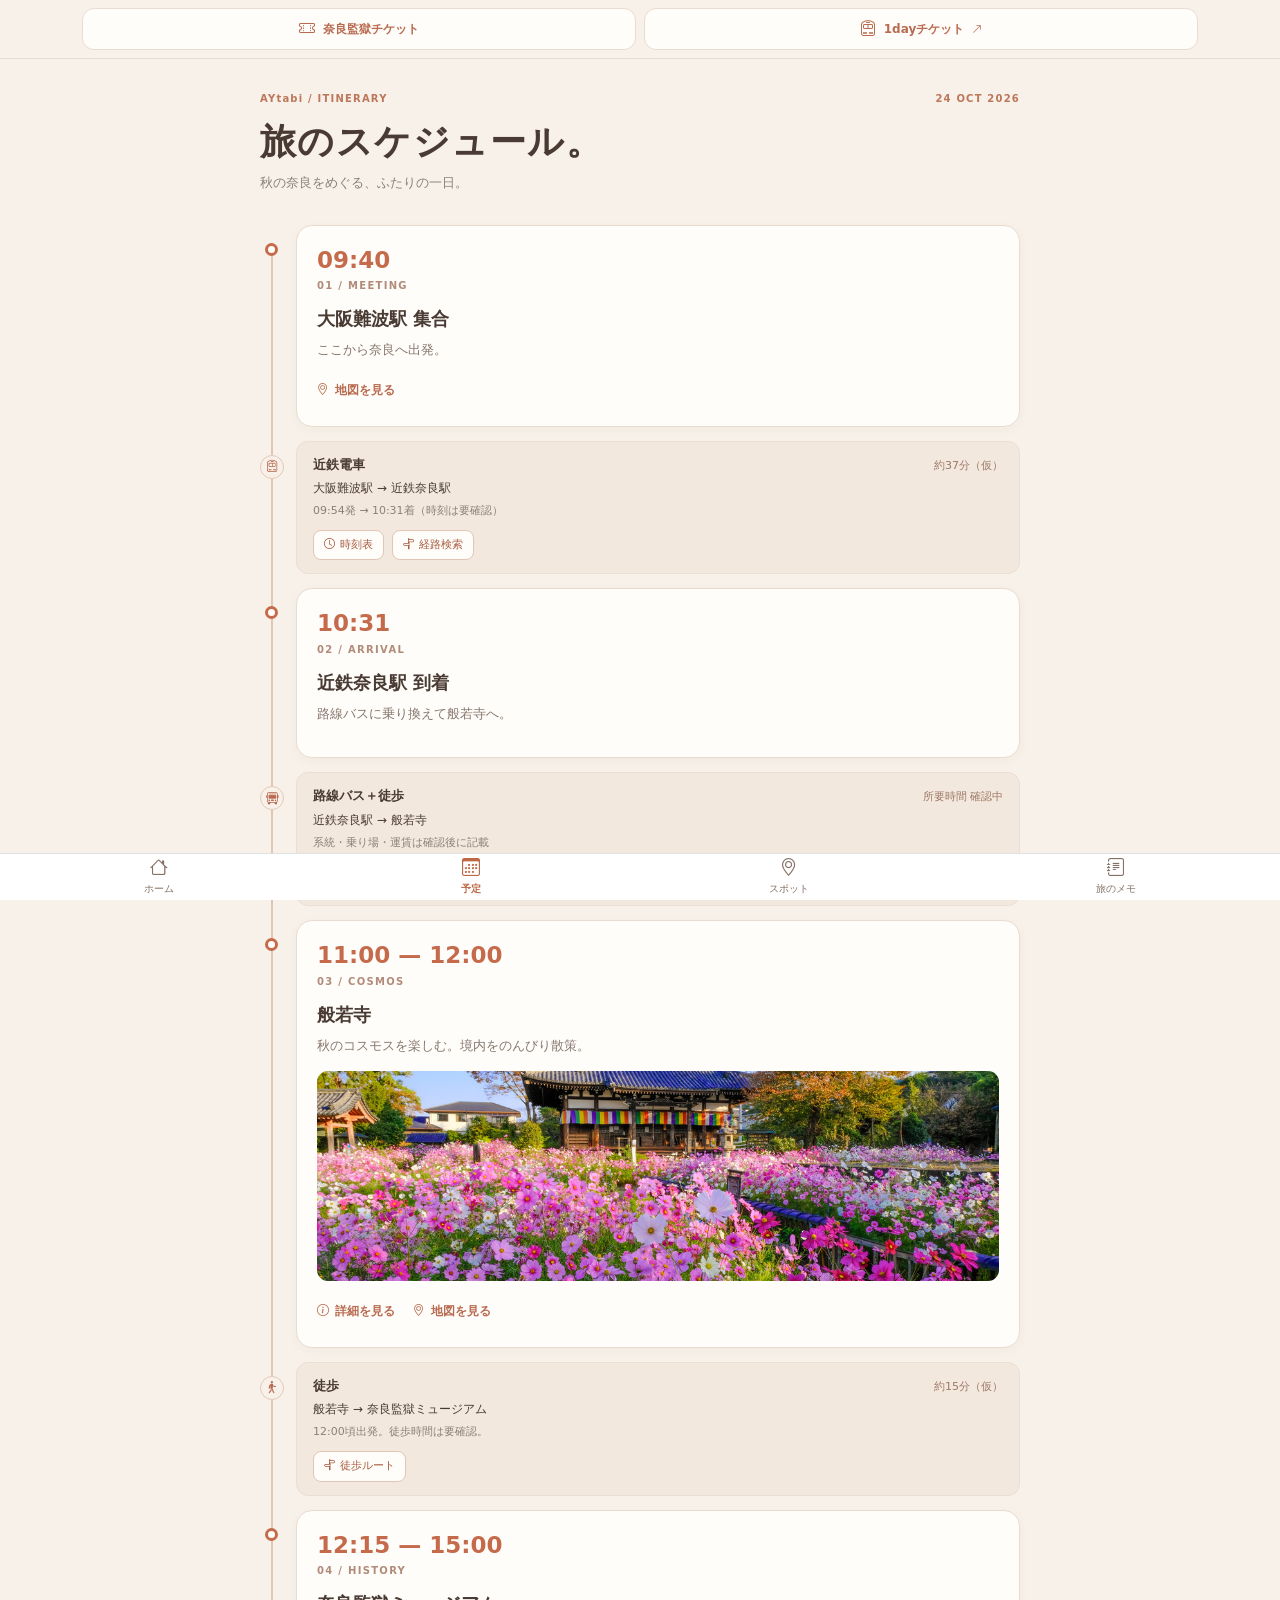
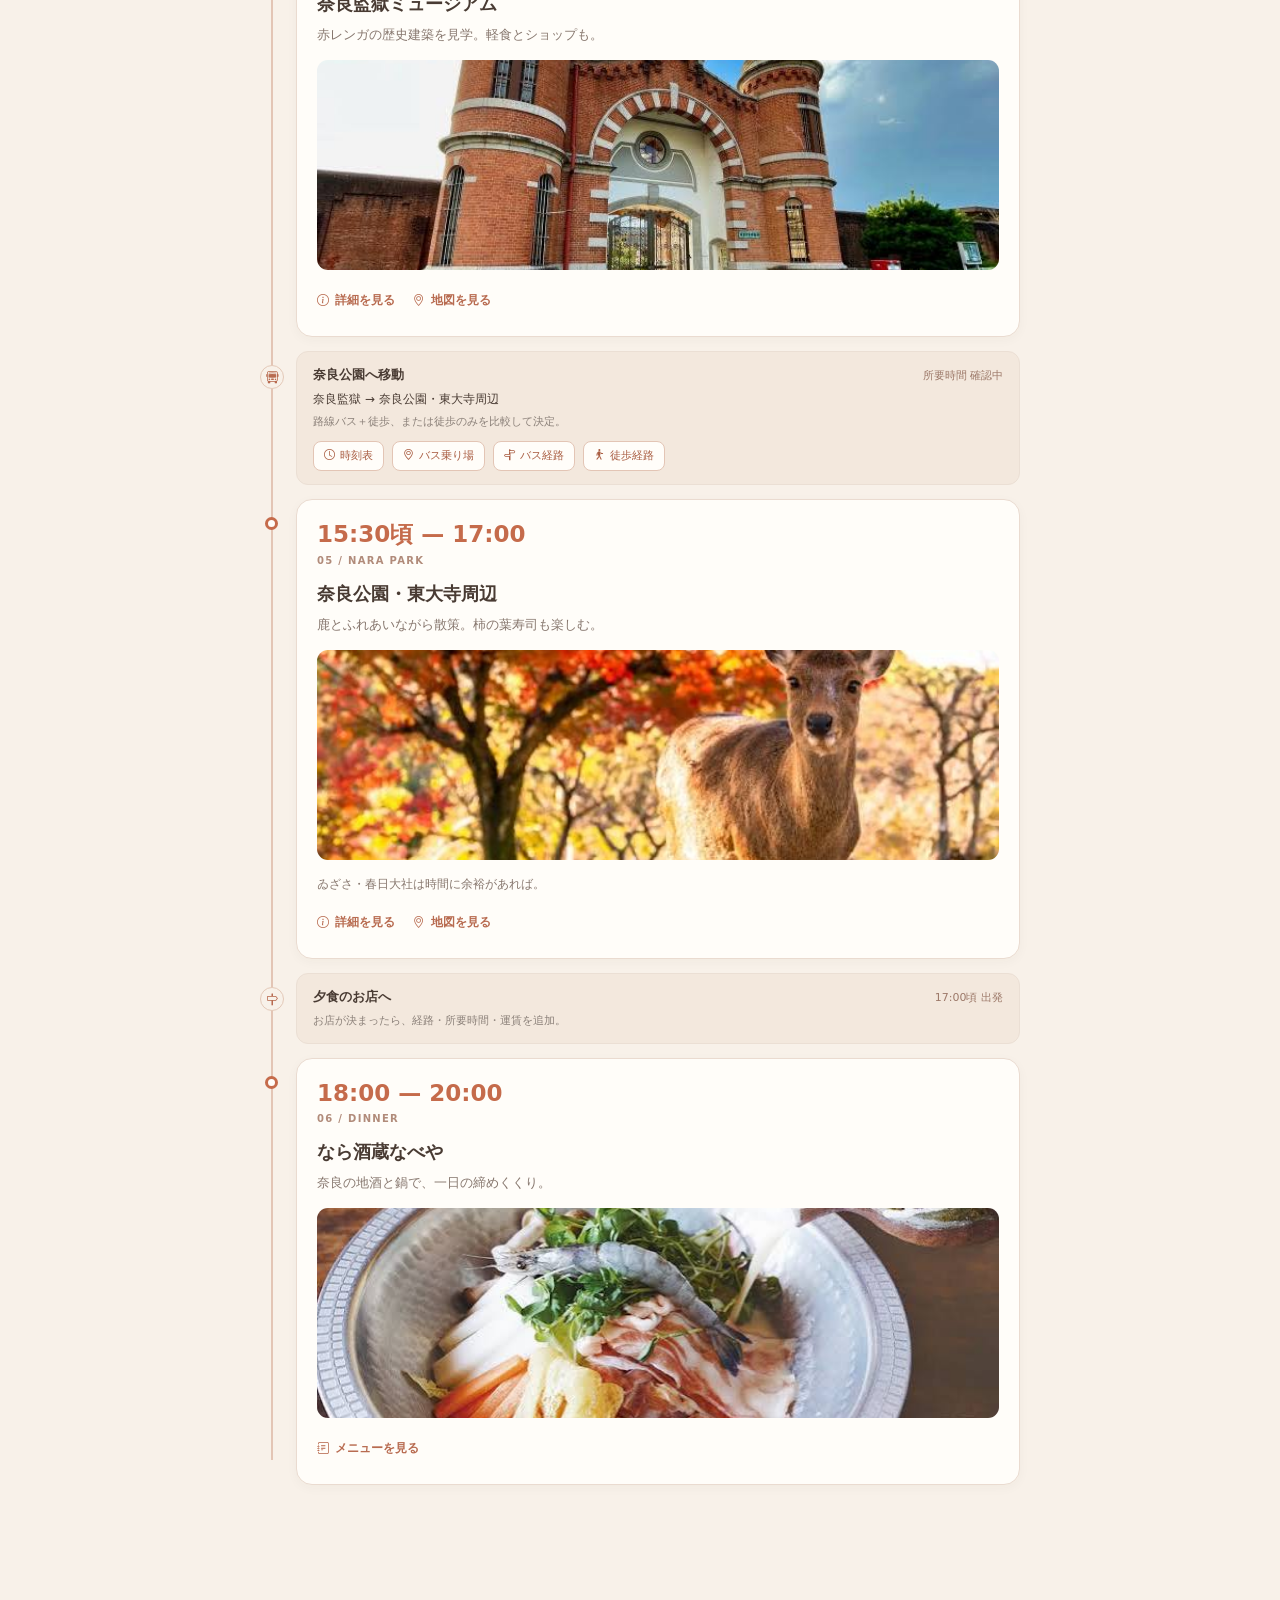
==== commit 0c38b913: "Add files via upload" ====
--- a/schedule.html
+++ b/schedule.html
@@ -1,95 +1,35 @@
 
 <!DOCTYPE html>
 <html lang="ja">
+
 <head>
     <meta charset="UTF-8">
     <meta name="viewport" content="width=device-width, initial-scale=1.0">
+    <meta name="robots" content="noindex, nofollow">
 
     <title>旅のスケジュール | AYtabi</title>
 
-<link href="https://cdn.jsdelivr.net/npm/bootstrap@5.3.8/dist/css/bootstrap.min.css" rel="stylesheet">
-<link href="https://cdn.jsdelivr.net/npm/bootstrap-icons@1.13.1/font/bootstrap-icons.min.css" rel="stylesheet">
-<link rel="stylesheet" href="css/style.css">
+    <!-- Bootstrap -->
+    <link href="https://cdn.jsdelivr.net/npm/bootstrap@5.3.8/dist/css/bootstrap.min.css"
+          rel="stylesheet">
+
+    <!-- Bootstrap Icons -->
+    <link href="https://cdn.jsdelivr.net/npm/bootstrap-icons@1.13.1/font/bootstrap-icons.min.css"
+          rel="stylesheet">
+
+    <!-- CSS -->
+    <link rel="stylesheet" href="css/common.css">
+    <link rel="stylesheet" href="css/schedule.css">
+
+    <!-- 共通パーツ -->
+    <script defer src="js/common.js"></script>
+    <script defer src="js/schedule.js"></script>
 </head>
 
 <body class="schedule-page">
 
-   
-<!-- ヘッダー -->
-<header class="site-header">
-    <div class="header-inner">
-
-        <a href="index.html" class="header-brand">
-            <img src="images/aytabi_logo.png" alt="AYtabi">
-        </a>
-
-        <a href="https://surutto-qrtto.com/"
-           target="_blank"
-           rel="noopener noreferrer"
-           class="ticket-link">
-            <i class="bi bi-ticket-perforated"></i>
-            <span>1dayチケット</span>
-            <i class="bi bi-arrow-up-right"></i>
-        </a>
-
-        <button class="menu-button"
-                type="button"
-                data-bs-toggle="offcanvas"
-                data-bs-target="#quickMenu"
-                aria-controls="quickMenu"
-                aria-label="メニューを開く">
-            <i class="bi bi-list"></i>
-        </button>
-
-    </div>
-</header>
-
-<!-- クイックメニュー -->
-<div class="offcanvas offcanvas-end"
-     tabindex="-1"
-     id="quickMenu"
-     aria-labelledby="quickMenuLabel">
-
-    <div class="offcanvas-header">
-        <h2 class="offcanvas-title fs-5" id="quickMenuLabel">
-            クイックアクセス
-        </h2>
-
-        <button type="button"
-                class="btn-close"
-                data-bs-dismiss="offcanvas"
-                aria-label="閉じる"></button>
-    </div>
-
-    <div class="offcanvas-body">
-        <div class="list-group list-group-flush">
-
-            <a href="https://surutto-qrtto.com/"
-               target="_blank"
-               rel="noopener noreferrer"
-               class="list-group-item list-group-item-action py-3">
-                <i class="bi bi-ticket-perforated me-2"></i>
-                奈良・斑鳩1dayチケット
-            </a>
-
-            <a href="other.html"
-               class="list-group-item list-group-item-action py-3">
-                <i class="bi bi-calendar-check me-2"></i>
-                奈良監獄の予約情報
-            </a>
-
-            <a href="https://www.google.com/maps"
-               target="_blank"
-               rel="noopener noreferrer"
-               class="list-group-item list-group-item-action py-3">
-                <i class="bi bi-geo-alt me-2"></i>
-                Googleマップ
-            </a>
-
-        </div>
-    </div>
-</div>
-
+    <!-- 共通ヘッダー -->
+    <div id="header"></div>
 
     <main class="schedule-container">
 
@@ -122,8 +62,10 @@
 
                     <a class="timeline-spot-link"
                        href="https://www.google.com/maps/search/?api=1&amp;query=大阪難波駅"
-                       target="_blank" rel="noopener noreferrer">
-                        <i class="bi bi-geo-alt"></i> 地図を見る
+                       target="_blank"
+                       rel="noopener noreferrer">
+                        <i class="bi bi-geo-alt"></i>
+                        地図を見る
                     </a>
                 </div>
             </article>
@@ -139,7 +81,7 @@
                 <div class="transfer-body">
                     <div class="transfer-heading">
                         <strong>近鉄電車</strong>
-                        <span class="transfer-duration">約37分（乗車時間・仮）</span>
+                        <span class="transfer-duration">約37分（仮）</span>
                     </div>
 
                     <p class="transfer-route">
@@ -151,16 +93,20 @@
                     </p>
 
                     <div class="transfer-actions">
-                        <button type="button" class="transfer-action"
+                        <button type="button"
+                                class="transfer-action"
                                 data-bs-toggle="modal"
                                 data-bs-target="#trainTimetableModal">
-                            <i class="bi bi-clock"></i> 時刻表
+                            <i class="bi bi-clock"></i>
+                            時刻表
                         </button>
 
                         <a class="transfer-action"
                            href="https://www.google.com/maps/dir/?api=1&amp;origin=大阪難波駅&amp;destination=近鉄奈良駅&amp;travelmode=transit"
-                           target="_blank" rel="noopener noreferrer">
-                            <i class="bi bi-signpost-split"></i> 経路検索
+                           target="_blank"
+                           rel="noopener noreferrer">
+                            <i class="bi bi-signpost-split"></i>
+                            経路検索
                         </a>
                     </div>
                 </div>
@@ -204,22 +150,28 @@
                     </p>
 
                     <div class="transfer-actions">
-                        <button type="button" class="transfer-action"
+                        <button type="button"
+                                class="transfer-action"
                                 data-bs-toggle="modal"
                                 data-bs-target="#hannyajiBusModal">
-                            <i class="bi bi-clock"></i> 時刻表
-                        </button>
-
-                        <button type="button" class="transfer-action"
+                            <i class="bi bi-clock"></i>
+                            時刻表
+                        </button>
+
+                        <button type="button"
+                                class="transfer-action"
                                 data-bs-toggle="modal"
                                 data-bs-target="#hannyajiStopModal">
-                            <i class="bi bi-geo-alt"></i> バス乗り場
+                            <i class="bi bi-geo-alt"></i>
+                            バス乗り場
                         </button>
 
                         <a class="transfer-action"
                            href="https://www.google.com/maps/dir/?api=1&amp;origin=近鉄奈良駅&amp;destination=般若寺&amp;travelmode=transit"
-                           target="_blank" rel="noopener noreferrer">
-                            <i class="bi bi-signpost-split"></i> 経路検索
+                           target="_blank"
+                           rel="noopener noreferrer">
+                            <i class="bi bi-signpost-split"></i>
+                            経路検索
                         </a>
                     </div>
                 </div>
@@ -245,11 +197,15 @@
 
                     <div class="timeline-spot-actions">
                         <a href="spots.html#hannyaji">
-                            <i class="bi bi-info-circle"></i> 詳細を見る
-                        </a>
+                            <i class="bi bi-info-circle"></i>
+                            詳細を見る
+                        </a>
+
                         <a href="https://maps.app.goo.gl/G6aQbC5gXgnDzLTx5"
-                           target="_blank" rel="noopener noreferrer">
-                            <i class="bi bi-geo-alt"></i> 地図を見る
+                           target="_blank"
+                           rel="noopener noreferrer">
+                            <i class="bi bi-geo-alt"></i>
+                            地図を見る
                         </a>
                     </div>
                 </div>
@@ -280,8 +236,10 @@
                     <div class="transfer-actions">
                         <a class="transfer-action"
                            href="https://www.google.com/maps/dir/?api=1&amp;origin=般若寺&amp;destination=旧奈良監獄&amp;travelmode=walking"
-                           target="_blank" rel="noopener noreferrer">
-                            <i class="bi bi-signpost-split"></i> 徒歩ルート
+                           target="_blank"
+                           rel="noopener noreferrer">
+                            <i class="bi bi-signpost-split"></i>
+                            徒歩ルート
                         </a>
                     </div>
                 </div>
@@ -307,11 +265,15 @@
 
                     <div class="timeline-spot-actions">
                         <a href="spots.html#prison">
-                            <i class="bi bi-info-circle"></i> 詳細を見る
-                        </a>
+                            <i class="bi bi-info-circle"></i>
+                            詳細を見る
+                        </a>
+
                         <a href="https://www.google.com/maps/search/?api=1&amp;query=旧奈良監獄"
-                           target="_blank" rel="noopener noreferrer">
-                            <i class="bi bi-geo-alt"></i> 地図を見る
+                           target="_blank"
+                           rel="noopener noreferrer">
+                            <i class="bi bi-geo-alt"></i>
+                            地図を見る
                         </a>
                     </div>
                 </div>
@@ -340,28 +302,36 @@
                     </p>
 
                     <div class="transfer-actions">
-                        <button type="button" class="transfer-action"
+                        <button type="button"
+                                class="transfer-action"
                                 data-bs-toggle="modal"
                                 data-bs-target="#parkBusModal">
-                            <i class="bi bi-clock"></i> 時刻表
-                        </button>
-
-                        <button type="button" class="transfer-action"
+                            <i class="bi bi-clock"></i>
+                            時刻表
+                        </button>
+
+                        <button type="button"
+                                class="transfer-action"
                                 data-bs-toggle="modal"
                                 data-bs-target="#parkStopModal">
-                            <i class="bi bi-geo-alt"></i> バス乗り場
+                            <i class="bi bi-geo-alt"></i>
+                            バス乗り場
                         </button>
 
                         <a class="transfer-action"
                            href="https://www.google.com/maps/dir/?api=1&amp;origin=旧奈良監獄&amp;destination=東大寺大仏殿・春日大社前&amp;travelmode=transit"
-                           target="_blank" rel="noopener noreferrer">
-                            <i class="bi bi-signpost-split"></i> バス経路
+                           target="_blank"
+                           rel="noopener noreferrer">
+                            <i class="bi bi-signpost-split"></i>
+                            バス経路
                         </a>
 
                         <a class="transfer-action"
                            href="https://www.google.com/maps/dir/?api=1&amp;origin=旧奈良監獄&amp;destination=東大寺南大門&amp;travelmode=walking"
-                           target="_blank" rel="noopener noreferrer">
-                            <i class="bi bi-person-walking"></i> 徒歩経路
+                           target="_blank"
+                           rel="noopener noreferrer">
+                            <i class="bi bi-person-walking"></i>
+                            徒歩経路
                         </a>
                     </div>
                 </div>
@@ -391,11 +361,15 @@
 
                     <div class="timeline-spot-actions">
                         <a href="spots.html#park">
-                            <i class="bi bi-info-circle"></i> 詳細を見る
-                        </a>
+                            <i class="bi bi-info-circle"></i>
+                            詳細を見る
+                        </a>
+
                         <a href="https://www.google.com/maps/search/?api=1&amp;query=奈良公園"
-                           target="_blank" rel="noopener noreferrer">
-                            <i class="bi bi-geo-alt"></i> 地図を見る
+                           target="_blank"
+                           rel="noopener noreferrer">
+                            <i class="bi bi-geo-alt"></i>
+                            地図を見る
                         </a>
                     </div>
                 </div>
@@ -421,296 +395,430 @@
                 </div>
             </div>
 
-<!-- 06 夕食 -->
-<article class="timeline-spot" id="schedule-06">
-    <div class="timeline-marker">
-        <span class="timeline-dot"></span>
-    </div>
-
-    <div class="timeline-spot-body">
-        <span class="timeline-time">18:00 — 20:00</span>
-        <span class="timeline-chapter">06 / DINNER</span>
-
-        <h2>なら酒蔵なべや</h2>
-        <p>奈良の地酒と鍋で、一日の締めくくり。</p>
-
-        <img class="timeline-photo" src="images/dinner.jpg" alt="なら酒蔵なべや" loading="lazy">
-
-        <div class="timeline-spot-actions">
-            <button type="button"
-                    class="dinner-menu-trigger"
-                    data-bs-toggle="modal"
-                    data-bs-target="#dinnerMenuModal">
-                <i class="bi bi-journal-text"></i>
-                メニューを見る
-            </button>
-        </div>
-    </div>
-</article>
+            <!-- 06 夕食 -->
+            <article class="timeline-spot" id="schedule-06">
+                <div class="timeline-marker">
+                    <span class="timeline-dot"></span>
+                </div>
+
+                <div class="timeline-spot-body">
+                    <span class="timeline-time">18:00 — 20:00</span>
+                    <span class="timeline-chapter">06 / DINNER</span>
+
+                    <h2>なら酒蔵なべや</h2>
+                    <p>奈良の地酒と鍋で、一日の締めくくり。</p>
+
+                    <img class="timeline-photo"
+                         src="images/dinner.jpg"
+                         alt="なら酒蔵なべや"
+                         loading="lazy">
+
+                    <div class="timeline-spot-actions">
+                        <button type="button"
+                                class="dinner-menu-trigger"
+                                data-bs-toggle="modal"
+                                data-bs-target="#dinnerMenuModal">
+                            <i class="bi bi-journal-text"></i>
+                            メニューを見る
+                        </button>
+                    </div>
+                </div>
+            </article>
 
         </section>
     </main>
 
-
-<!-- 下部ナビ -->
-<nav class="bottom-nav fixed-bottom">
-    <div class="d-flex">
-
-        <a href="index.html" class="bottom-nav-item">
-            <i class="bi bi-house"></i>
-            <span>ホーム</span>
-        </a>
-
-        <a href="schedule.html" class="bottom-nav-item active"
-           aria-current="page">
-            <i class="bi bi-clock"></i>
-            <span>予定</span>
-        </a>
-
-        <a href="spots.html" class="bottom-nav-item">
-            <i class="bi bi-geo-alt"></i>
-            <span>スポット</span>
-        </a>
-
-        <a href="other.html" class="bottom-nav-item">
-            <i class="bi bi-three-dots"></i>
-            <span>その他</span>
-        </a>
-
-    </div>
-</nav>
-
-
-    <!-- 近鉄電車 時刻表モーダル -->
-    <div class="modal fade" id="trainTimetableModal" tabindex="-1"
-         aria-labelledby="trainTimetableTitle" aria-hidden="true">
+    <!-- 共通フッター -->
+    <div id="footer"></div>
+
+    <!-- 近鉄電車 時刻表 -->
+    <div class="modal fade"
+         id="trainTimetableModal"
+         tabindex="-1"
+         aria-labelledby="trainTimetableTitle"
+         aria-hidden="true">
+
         <div class="modal-dialog modal-dialog-centered">
             <div class="modal-content travel-modal">
                 <div class="modal-header">
                     <h2 class="modal-title fs-5" id="trainTimetableTitle">
-                        <i class="bi bi-train-front"></i> 近鉄電車
+                        <i class="bi bi-train-front"></i>
+                        近鉄電車
                     </h2>
-                    <button type="button" class="btn-close"
-                            data-bs-dismiss="modal" aria-label="閉じる"></button>
-                </div>
-                <div class="modal-body">
-                    <p class="modal-route">大阪難波駅 → 近鉄奈良駅</p>
-                    <p>09:54発 → 10:31着（仮・要確認）</p>
-                    <p class="modal-muted">
-                        列車種別・乗り場・料金は確認後に追加。
-                    </p>
-                </div>
-            </div>
-        </div>
+                    <button type="button"
+                            class="btn-close"
+                            data-bs-dismiss="modal"
+                            aria-label="閉じる"></button>
+                </div>
+
+<div class="modal-body">
+    <p class="modal-route">大阪難波駅 → 近鉄奈良駅</p>
+
+    <div class="p-3 rounded-3 mb-3" style="background:#f8f1e9;">
+        <div class="small text-secondary mb-1">予定の電車 / 快速急行</div>
+        <div class="fs-4 fw-bold" style="color:#c56b4b;">
+            09:54 → 10:31
+        </div>
+        <div class="small">所要37分 / 乗り換えなし</div>
     </div>
 
+    <p class="modal-muted">
+        ※土休日の検索結果。到着時刻に資料間の差があるため、
+        当日は駅の案内を優先してください。
+    </p>
+
+    <a href="https://www.kintetsu.co.jp/railway/Dia/pdf/260314/100501.pdf"
+       target="_blank" rel="noopener noreferrer"
+       class="btn btn-outline-secondary btn-sm w-100">
+        <i class="bi bi-box-arrow-up-right me-1"></i>
+        近鉄公式時刻表
+    </a>
+</div>
+            </div>
+        </div>
+    </div>
+
     <!-- 般若寺方面 時刻表 -->
-    <div class="modal fade" id="hannyajiBusModal" tabindex="-1"
-         aria-labelledby="hannyajiBusTitle" aria-hidden="true">
+    <div class="modal fade"
+         id="hannyajiBusModal"
+         tabindex="-1"
+         aria-labelledby="hannyajiBusTitle"
+         aria-hidden="true">
+
         <div class="modal-dialog modal-dialog-centered">
             <div class="modal-content travel-modal">
                 <div class="modal-header">
                     <h2 class="modal-title fs-5" id="hannyajiBusTitle">
-                        <i class="bi bi-clock"></i> 般若寺方面のバス
+                        <i class="bi bi-clock"></i>
+                        般若寺方面のバス
                     </h2>
-                    <button type="button" class="btn-close"
-                            data-bs-dismiss="modal" aria-label="閉じる"></button>
-                </div>
-                <div class="modal-body">
-                    <p>近鉄奈良駅 → 般若寺方面</p>
-                    <p class="modal-muted">
-                        時刻表・系統・料金は確認後に追加。
-                    </p>
-                </div>
-            </div>
-        </div>
+                    <button type="button"
+                            class="btn-close"
+                            data-bs-dismiss="modal"
+                            aria-label="閉じる"></button>
+                </div>
+
+
+<div class="modal-body">
+    <p class="modal-route">近鉄奈良駅 → 般若寺</p>
+
+    <p class="small mb-2">
+        <i class="bi bi-geo-alt"></i>
+        近鉄奈良駅 2番のりば
+    </p>
+
+    <div class="p-3 rounded-3 mb-3" style="background:#f8f1e9;">
+        <div class="small text-secondary mb-2">11時頃の到着を目指す候補</div>
+
+        <div class="d-flex justify-content-between mb-2">
+            <strong>10:40発</strong>
+            <span class="small">路線バス候補</span>
+        </div>
+
+        <div class="d-flex justify-content-between mb-2">
+            <strong>10:47発</strong>
+            <span class="small">路線バス候補</span>
+        </div>
+
+        <hr>
+
+        <div class="small text-secondary mb-1">
+            奈良監獄ミュージアム直通バス
+        </div>
+        <div class="fw-bold">11:00発 → 11:06 般若寺着</div>
     </div>
 
+    <p class="modal-muted">
+        ※10:40・10:47は土曜時刻表の掲載便。
+        系統と運行状況を乗車前に確認。
+        11:00発は奈良交通公式の直通便です。
+    </p>
+
+    <a href="https://www.narakotsu.co.jp/news/general/30973/"
+       target="_blank" rel="noopener noreferrer"
+       class="btn btn-outline-secondary btn-sm w-100">
+        直通バス公式時刻表
+    </a>
+</div>
+
+            </div>
+        </div>
+    </div>
+
     <!-- 般若寺方面 乗り場 -->
-    <div class="modal fade" id="hannyajiStopModal" tabindex="-1"
-         aria-labelledby="hannyajiStopTitle" aria-hidden="true">
+    <div class="modal fade"
+         id="hannyajiStopModal"
+         tabindex="-1"
+         aria-labelledby="hannyajiStopTitle"
+         aria-hidden="true">
+
         <div class="modal-dialog modal-dialog-centered">
             <div class="modal-content travel-modal">
                 <div class="modal-header">
                     <h2 class="modal-title fs-5" id="hannyajiStopTitle">
-                        <i class="bi bi-geo-alt"></i> バス乗り場
+                        <i class="bi bi-geo-alt"></i>
+                        バス乗り場
                     </h2>
-                    <button type="button" class="btn-close"
-                            data-bs-dismiss="modal" aria-label="閉じる"></button>
-                </div>
-                <div class="modal-body">
-                    <p>近鉄奈良駅の乗り場を確認して追加予定。</p>
-                    <p class="modal-muted">
-                        乗り場番号・案内図・写真などを掲載できるスペース。
-                    </p>
-                </div>
+                    <button type="button"
+                            class="btn-close"
+                            data-bs-dismiss="modal"
+                            aria-label="閉じる"></button>
+                </div>
+
+
+<div class="modal-body">
+    <p class="modal-route">近鉄奈良駅 2番のりば</p>
+
+    <p>般若寺方面は、基本的に2番のりばから乗車。</p>
+
+    <p class="small text-secondary">
+        青山住宅行き・奈良監獄ミュージアム行きなど。
+        行き先と「般若寺」停車を確認してください。
+    </p>
+
+    <a href="https://www.narakotsu.co.jp/route/noriba/"
+       target="_blank" rel="noopener noreferrer"
+       class="btn btn-outline-secondary btn-sm w-100">
+        <i class="bi bi-geo-alt me-1"></i>
+        公式のりば案内
+    </a>
+</div>
+
             </div>
         </div>
     </div>
 
     <!-- 奈良公園方面 時刻表 -->
-    <div class="modal fade" id="parkBusModal" tabindex="-1"
-         aria-labelledby="parkBusTitle" aria-hidden="true">
+    <div class="modal fade"
+         id="parkBusModal"
+         tabindex="-1"
+         aria-labelledby="parkBusTitle"
+         aria-hidden="true">
+
         <div class="modal-dialog modal-dialog-centered">
             <div class="modal-content travel-modal">
                 <div class="modal-header">
                     <h2 class="modal-title fs-5" id="parkBusTitle">
-                        <i class="bi bi-clock"></i> 奈良公園方面のバス
+                        <i class="bi bi-clock"></i>
+                        奈良公園方面のバス
                     </h2>
-                    <button type="button" class="btn-close"
-                            data-bs-dismiss="modal" aria-label="閉じる"></button>
-                </div>
-                <div class="modal-body">
-                    <p>奈良監獄 → 奈良公園方面</p>
-                    <p class="modal-muted">
-                        バス利用を決めたら、系統・発車時刻・料金を追加。
-                    </p>
-                </div>
-            </div>
-        </div>
+                    <button type="button"
+                            class="btn-close"
+                            data-bs-dismiss="modal"
+                            aria-label="閉じる"></button>
+                </div>
+
+
+<div class="modal-body">
+    <p class="modal-route">
+        奈良監獄ミュージアム → 奈良公園・東大寺
+    </p>
+
+    <div class="p-3 rounded-3 mb-3" style="background:#f8f1e9;">
+        <div class="small text-secondary mb-2">
+            直通バスで近鉄奈良駅へ戻る場合
+        </div>
+
+        <div class="fw-bold mb-2">
+            15:00 → 15:07
+        </div>
+
+        <div class="fw-bold">
+            16:15 → 16:22
+        </div>
+
+        <hr>
+
+        <p class="small mb-0">
+            近鉄奈良駅で奈良公園・東大寺方面のバスに乗り換え。
+            1番のりばが目安。
+        </p>
     </div>
 
+    <p class="modal-muted">
+        ※直通バスは奈良公園へ直接向かいません。
+        15時の便に間に合わない場合は、
+        般若寺方面の一般路線バスや徒歩ルートも比較してください。
+    </p>
+
+    <a href="https://www.narakotsu.co.jp/news/general/30973/"
+       target="_blank" rel="noopener noreferrer"
+       class="btn btn-outline-secondary btn-sm w-100">
+        奈良交通公式時刻表
+    </a>
+</div>
+
+            </div>
+        </div>
+    </div>
+
     <!-- 奈良公園方面 乗り場 -->
-    <div class="modal fade" id="parkStopModal" tabindex="-1"
-         aria-labelledby="parkStopTitle" aria-hidden="true">
+    <div class="modal fade"
+         id="parkStopModal"
+         tabindex="-1"
+         aria-labelledby="parkStopTitle"
+         aria-hidden="true">
+
         <div class="modal-dialog modal-dialog-centered">
             <div class="modal-content travel-modal">
                 <div class="modal-header">
                     <h2 class="modal-title fs-5" id="parkStopTitle">
-                        <i class="bi bi-geo-alt"></i> バス乗り場
+                        <i class="bi bi-geo-alt"></i>
+                        バス乗り場
                     </h2>
-                    <button type="button" class="btn-close"
-                            data-bs-dismiss="modal" aria-label="閉じる"></button>
-                </div>
+                    <button type="button"
+                            class="btn-close"
+                            data-bs-dismiss="modal"
+                            aria-label="閉じる"></button>
+                </div>
+
+
+<div class="modal-body">
+    <p class="modal-route">奈良公園・東大寺方面</p>
+
+    <p>
+        近鉄奈良駅から乗り換える場合は、
+        <strong>1番のりば</strong>の奈良公園・東大寺方面。
+    </p>
+
+    <p class="small text-secondary">
+        東大寺へ行くなら「東大寺大仏殿・春日大社前」などで下車。
+        監獄から直接向かう経路は、出発時に再検索してください。
+    </p>
+
+    <a href="https://www.narakotsu.co.jp/route/noriba/"
+       target="_blank" rel="noopener noreferrer"
+       class="btn btn-outline-secondary btn-sm w-100">
+        <i class="bi bi-geo-alt me-1"></i>
+        公式のりば案内
+    </a>
+</div>
+
+            </div>
+        </div>
+    </div>
+
+    <!-- 夕食メニューモーダル -->
+    <div class="modal fade"
+         id="dinnerMenuModal"
+         tabindex="-1"
+         aria-labelledby="dinnerMenuTitle"
+         aria-hidden="true">
+
+        <div class="modal-dialog modal-dialog-centered modal-lg">
+            <div class="modal-content travel-modal dinner-menu-modal">
+
+                <div class="modal-header">
+                    <div>
+                        <span class="dinner-menu-label">
+                            DINNER / MENU
+                        </span>
+
+                        <h2 class="modal-title" id="dinnerMenuTitle">
+                            なら酒蔵なべ
+                        </h2>
+                    </div>
+
+                    <button type="button"
+                            class="btn-close"
+                            data-bs-dismiss="modal"
+                            aria-label="閉じる"></button>
+                </div>
+
                 <div class="modal-body">
-                    <p>乗車バス停・降車バス停は確認後に追加。</p>
-                    <p class="modal-muted">
-                        乗り場案内図やGoogleマップへのリンクを掲載予定。
-                    </p>
+
+                    <div class="dinner-recommend">
+                        <span class="dinner-recommend-label">
+                            RECOMMENDED
+                        </span>
+
+                        <p class="dinner-recommend-text">
+                            <strong>酒粕玄人鍋</strong>が看板メニュー。
+                            奈良の酒粕と大和肉鶏のだしが特徴。
+                            締めはチーズ＋生パスタで
+                            カルボナーラ風にするのもおすすめ。
+                        </p>
+
+                        <p class="dinner-recommend-other">
+                            ほかにも、牡蠣づくし酒粕鍋や
+                            大和牛の藁焼きなど。
+                        </p>
+                    </div>
+
+                    <!-- メニュー写真 -->
+                    <div id="dinnerMenuCarousel"
+                         class="carousel slide"
+                         data-bs-interval="false"
+                         data-bs-touch="true">
+
+                        <div class="carousel-inner">
+
+                            <div class="carousel-item active">
+                                <img src="images/dinner-menu1.jpeg"
+                                     class="dinner-menu-image"
+                                     alt="鍋・メイン料理のメニュー">
+                            </div>
+
+                            <div class="carousel-item">
+                                <img src="images/dinner-menu2.jpeg"
+                                     class="dinner-menu-image"
+                                     alt="一品料理のメニュー">
+                            </div>
+
+                        </div>
+
+                        <button class="dinner-carousel-arrow prev"
+                                type="button"
+                                data-bs-target="#dinnerMenuCarousel"
+                                data-bs-slide="prev"
+                                aria-label="前のメニュー">
+                            <i class="bi bi-chevron-left"></i>
+                        </button>
+
+                        <button class="dinner-carousel-arrow next"
+                                type="button"
+                                data-bs-target="#dinnerMenuCarousel"
+                                data-bs-slide="next"
+                                aria-label="次のメニュー">
+                            <i class="bi bi-chevron-right"></i>
+                        </button>
+                    </div>
+
+                    <!-- ページ切り替え -->
+                    <div class="dinner-menu-pagination">
+
+                        <button type="button"
+                                class="dinner-page-button active"
+                                data-bs-target="#dinnerMenuCarousel"
+                                data-bs-slide-to="0"
+                                aria-label="鍋・メイン料理">
+                            01 / 鍋・メイン
+                        </button>
+
+                        <button type="button"
+                                class="dinner-page-button"
+                                data-bs-target="#dinnerMenuCarousel"
+                                data-bs-slide-to="1"
+                                aria-label="一品料理">
+                            02 / 一品料理
+                        </button>
+
+                    </div>
+
+                    <p class="dinner-menu-notice">
+                        ※ 写真・価格は撮影時点のものです。
+                    </p>
+
                 </div>
             </div>
         </div>
     </div>
 
-<!-- 夕食メニューモーダル -->
-<div class="modal fade"
-     id="dinnerMenuModal"
-     tabindex="-1"
-     aria-labelledby="dinnerMenuTitle"
-     aria-hidden="true">
-
-    <div class="modal-dialog modal-dialog-centered modal-lg">
-        <div class="modal-content travel-modal dinner-menu-modal">
-
-            <div class="modal-header">
-                <div>
-                    <span class="dinner-menu-label">DINNER / MENU</span>
-                    <h2 class="modal-title" id="dinnerMenuTitle">
-                        なら酒蔵なべ
-                    </h2>
-                </div>
-
-                <button type="button"
-                        class="btn-close"
-                        data-bs-dismiss="modal"
-                        aria-label="閉じる"></button>
-            </div>
-
-            <div class="modal-body">
-
-                <!-- おすすめ料理 -->
-                <div class="dinner-recommend">
-                    <span class="dinner-recommend-label">
-                        RECOMMENDED
-                    </span>
-
-                    <p class="dinner-recommend-text">
-                        <strong>酒粕玄人鍋</strong>が看板メニュー。
-                        奈良の酒粕と大和肉鶏のだしが特徴。
-                        締めはチーズ＋生パスタで
-                        カルボナーラ風にするのもおすすめ。
-                    </p>
-
-                    <p class="dinner-recommend-other">
-                        ほかにも、牡蠣づくし酒粕鍋や
-                        大和牛の藁焼きなど。
-                    </p>
-                </div>
-
-                <!-- 写真切り替え -->
-                <div id="dinnerMenuCarousel"
-                     class="carousel slide"
-                     data-bs-interval="false"
-                     data-bs-touch="true">
-
-                    <div class="carousel-inner">
-
-                        <!-- 1枚目 -->
-                        <div class="carousel-item active">
-                            <img src="images/dinner-menu1.jpeg"
-                                 class="dinner-menu-image"
-                                 alt="酒粕鍋・メイン料理のメニュー">
-                        </div>
-
-                        <!-- 2枚目 -->
-                        <div class="carousel-item">
-                            <img src="images/dinner-menu2.jpeg"
-                                 class="dinner-menu-image"
-                                 alt="一品料理・お酒のアテのメニュー">
-                        </div>
-
-                    </div>
-
-                    <!-- 前へ -->
-                    <button class="dinner-carousel-arrow prev"
-                            type="button"
-                            data-bs-target="#dinnerMenuCarousel"
-                            data-bs-slide="prev"
-                            aria-label="前のメニュー">
-                        <i class="bi bi-chevron-left"></i>
-                    </button>
-
-                    <!-- 次へ -->
-                    <button class="dinner-carousel-arrow next"
-                            type="button"
-                            data-bs-target="#dinnerMenuCarousel"
-                            data-bs-slide="next"
-                            aria-label="次のメニュー">
-                        <i class="bi bi-chevron-right"></i>
-                    </button>
-
-                </div>
-
-                <!-- ページ切り替え -->
-                <div class="dinner-menu-pagination">
-                    <button type="button"
-                            class="dinner-page-button active"
-                            data-bs-target="#dinnerMenuCarousel"
-                            data-bs-slide-to="0"
-                            aria-label="鍋・メイン料理">
-                        01 / 鍋・メイン
-                    </button>
-
-                    <button type="button"
-                            class="dinner-page-button"
-                            data-bs-target="#dinnerMenuCarousel"
-                            data-bs-slide-to="1"
-                            aria-label="一品料理">
-                        02 / 一品料理
-                    </button>
-                </div>
-
-                <p class="dinner-menu-notice">
-                    ※ 写真・価格は撮影時点のものです。
-                </p>
-
-            </div>
-        </div>
-    </div>
-</div>
-
-
-    <script src="https://cdn.jsdelivr.net/npm/bootstrap@5.3.3/dist/js/bootstrap.bundle.min.js"></script>
-    <script src="js/script.js"></script>
+    <!-- Bootstrap JS -->
+    <script src="https://cdn.jsdelivr.net/npm/bootstrap@5.3.8/dist/js/bootstrap.bundle.min.js"></script>
+
+    <!-- スケジュール専用JS -->
+    <script src="js/schedule.js"></script>
+
 </body>
 </html>
--- a/css/common.css
+++ b/css/common.css
@@ -0,0 +1,76 @@
+
+/* 固定フッター */
+#footer .navbar {
+    padding: 4px 0 !important;
+    min-height: 0;
+}
+
+#footer .nav-link {
+    padding: 0 !important;
+    color: #857166;
+    line-height: 1.1;
+}
+
+#footer .nav-link i {
+    font-size: 18px !important;
+    line-height: 1;
+    margin-bottom: 2px;
+}
+
+#footer .nav-link small {
+    font-size: 10px;
+}
+
+#footer .nav-link.active {
+    color: #bf6845;
+    font-weight: bold;
+}
+
+/* 固定フッター分の余白 */
+body {
+    padding-bottom: calc(75px + env(safe-area-inset-bottom));
+}
+
+
+/* 共通ヘッダー */
+.site-header {
+    background: #f8f1e9;
+    border-bottom: 1px solid #eadbd0;
+}
+
+/* チケットリンク */
+.ticket-link {
+    min-height: 42px;
+    padding: 8px 10px;
+    background: #fffdf9;
+    border: 1px solid #eadbd0;
+    border-radius: 12px;
+    color: #b86b50;
+    font-size: 12px;
+    font-weight: 600;
+    white-space: nowrap;
+    transition: background 0.2s;
+}
+
+.ticket-link:hover {
+    background: #f3e5d9;
+    color: #a65338;
+}
+
+.ticket-link > .bi:first-child {
+    font-size: 16px;
+}
+
+.ticket-external {
+    font-size: 10px;
+}
+
+/* スマホ */
+@media (max-width: 375px) {
+    .ticket-link {
+        padding: 8px 5px;
+        font-size: 11px;
+        gap: 5px !important;
+    }
+}
+
--- a/css/schedule.css
+++ b/css/schedule.css
@@ -0,0 +1,462 @@
+
+/* ========================================
+   AYtabi / Schedule
+======================================== */
+
+.schedule-page {
+    background: #f8f1e9;
+    color: #493b33;
+}
+
+.schedule-container {
+    width: min(100% - 32px, 760px);
+    margin: 0 auto;
+    padding: 32px 0 100px;
+}
+
+/* ページタイトル */
+
+.schedule-intro {
+    margin-bottom: 32px;
+}
+
+.schedule-eyebrow {
+    display: flex;
+    justify-content: space-between;
+    gap: 12px;
+    margin-bottom: 14px;
+    color: #bc765a;
+    font-size: 10px;
+    font-weight: 700;
+    letter-spacing: .12em;
+}
+
+.schedule-intro h1 {
+    margin: 0 0 10px;
+    font-size: clamp(25px, 5vw, 36px);
+    font-weight: 700;
+    letter-spacing: .04em;
+}
+
+.schedule-intro > p {
+    margin: 0;
+    color: #8b8079;
+    font-size: 13px;
+}
+
+/* ========================================
+   タイムライン
+======================================== */
+
+.trip-timeline {
+    position: relative;
+}
+
+.trip-timeline::before {
+    content: "";
+    position: absolute;
+    top: 18px;
+    bottom: 25px;
+    left: 11px;
+    width: 2px;
+    background: #e3c5b5;
+}
+
+.timeline-spot,
+.timeline-transfer {
+    position: relative;
+    display: grid;
+    grid-template-columns: 24px minmax(0, 1fr);
+    column-gap: 12px;
+}
+
+.timeline-spot {
+    margin-bottom: 14px;
+}
+
+.timeline-marker,
+.transfer-track {
+    position: relative;
+    z-index: 1;
+}
+
+.timeline-dot {
+    display: block;
+    width: 13px;
+    height: 13px;
+    margin: 18px 0 0 5px;
+    border: 3px solid #c56b4b;
+    border-radius: 50%;
+    background: #fffdf9;
+}
+
+/* 予定カード */
+
+.timeline-spot-body {
+    min-width: 0;
+    padding: 20px;
+    border: 1px solid #eadbd0;
+    border-radius: 16px;
+    background: #fffdf9;
+    box-shadow: 0 3px 12px rgba(70, 45, 30, .035);
+}
+
+.timeline-time {
+    display: block;
+    margin-bottom: 4px;
+    color: #c56b4b;
+    font-size: 23px;
+    font-weight: 700;
+    line-height: 1.25;
+}
+
+.timeline-chapter {
+    display: block;
+    margin-bottom: 12px;
+    color: #b18b7a;
+    font-size: 10px;
+    font-weight: 700;
+    letter-spacing: .13em;
+}
+
+.timeline-spot-body h2 {
+    margin: 0 0 7px;
+    font-size: 18px;
+    font-weight: 700;
+    line-height: 1.5;
+}
+
+.timeline-spot-body > p {
+    margin: 0 0 12px;
+    color: #87776e;
+    font-size: 13px;
+    line-height: 1.7;
+}
+
+/* スポット写真 */
+
+.timeline-photo {
+    display: block;
+    width: 100%;
+    height: 210px;
+    margin: 14px 0;
+    border-radius: 11px;
+    object-fit: cover;
+    object-position: center;
+}
+
+/* リンク */
+
+.timeline-spot-link,
+.timeline-spot-actions a,
+.dinner-menu-trigger {
+    display: inline-flex;
+    align-items: center;
+    gap: 6px;
+    padding: 7px 0;
+    border: 0;
+    background: transparent;
+    color: #b86b50;
+    font-size: 12px;
+    font-weight: 600;
+    text-decoration: none;
+    cursor: pointer;
+}
+
+.timeline-spot-actions {
+    display: flex;
+    flex-wrap: wrap;
+    gap: 8px 18px;
+}
+
+.timeline-spot-link:hover,
+.timeline-spot-actions a:hover,
+.dinner-menu-trigger:hover {
+    color: #944b34;
+}
+
+.timeline-small-note {
+    font-size: 12px !important;
+}
+
+/* ========================================
+   移動区間
+======================================== */
+
+.timeline-transfer {
+    margin-bottom: 14px;
+}
+
+.transfer-icon {
+    display: flex;
+    align-items: center;
+    justify-content: center;
+    width: 24px;
+    height: 24px;
+    margin-top: 14px;
+    border: 1px solid #e4c9b8;
+    border-radius: 50%;
+    background: #f8f1e9;
+    color: #b86b50;
+    font-size: 12px;
+}
+
+.transfer-body {
+    min-width: 0;
+    padding: 13px 16px;
+    border: 1px solid #ebdfd4;
+    border-radius: 12px;
+    background: #f3e8dd;
+}
+
+.transfer-heading {
+    display: flex;
+    align-items: baseline;
+    justify-content: space-between;
+    flex-wrap: wrap;
+    gap: 4px 10px;
+    margin-bottom: 5px;
+}
+
+.transfer-heading strong {
+    font-size: 13px;
+}
+
+.transfer-duration {
+    color: #9c7868;
+    font-size: 11px;
+}
+
+.transfer-route {
+    margin: 0 0 4px;
+    font-size: 12px;
+    line-height: 1.6;
+}
+
+.transfer-note {
+    margin: 0;
+    color: #8b8079;
+    font-size: 11px;
+    line-height: 1.6;
+}
+
+.transfer-actions {
+    display: flex;
+    flex-wrap: wrap;
+    gap: 8px;
+    margin-top: 10px;
+}
+
+.transfer-action {
+    display: inline-flex;
+    align-items: center;
+    gap: 5px;
+    padding: 6px 10px;
+    border: 1px solid #e3c5b5;
+    border-radius: 8px;
+    background: #fffdf9;
+    color: #a95d42;
+    font-size: 11px;
+    text-decoration: none;
+    cursor: pointer;
+}
+
+.transfer-action:hover {
+    background: #fbeee6;
+    color: #944b34;
+}
+
+/* ========================================
+   モーダル
+======================================== */
+
+.travel-modal {
+    overflow: hidden;
+    border: 1px solid #eadbd0;
+    border-radius: 16px;
+    background: #fffdf9;
+}
+
+.travel-modal .modal-header {
+    padding: 18px 20px;
+    border-bottom: 1px solid #eadbd0;
+}
+
+.travel-modal .modal-title {
+    color: #493b33;
+    font-weight: 700;
+}
+
+.travel-modal .modal-title i {
+    margin-right: 6px;
+    color: #c56b4b;
+}
+
+.travel-modal .modal-body {
+    padding: 20px;
+    font-size: 14px;
+    line-height: 1.7;
+}
+
+.modal-route {
+    color: #b86b50;
+    font-weight: 700;
+}
+
+.modal-muted {
+    color: #8b8079;
+    font-size: 12px;
+}
+
+/* ========================================
+   夕食メニュー
+======================================== */
+
+.dinner-menu-label,
+.dinner-recommend-label {
+    color: #b86b50;
+    font-size: 10px;
+    font-weight: 700;
+    letter-spacing: .14em;
+}
+
+.dinner-recommend {
+    margin-bottom: 20px;
+    padding: 16px;
+    border-radius: 12px;
+    background: #f8f1e9;
+}
+
+.dinner-recommend-text {
+    margin: 10px 0;
+    font-size: 13px;
+    line-height: 1.8;
+}
+
+.dinner-recommend-other {
+    margin: 0;
+    color: #87776e;
+    font-size: 12px;
+    line-height: 1.7;
+}
+
+/* カルーセル */
+
+#dinnerMenuCarousel {
+    position: relative;
+    overflow: hidden;
+    border-radius: 12px;
+    background: #f3e8dd;
+}
+
+.dinner-menu-image {
+    display: block;
+    width: 100%;
+    max-height: 65vh;
+    object-fit: contain;
+}
+
+.dinner-carousel-arrow {
+    position: absolute;
+    z-index: 2;
+    top: 50%;
+    display: flex;
+    align-items: center;
+    justify-content: center;
+    width: 36px;
+    height: 36px;
+    padding: 0;
+    transform: translateY(-50%);
+    border: 0;
+    border-radius: 50%;
+    background: rgba(255, 253, 249, .92);
+    color: #b86b50;
+    cursor: pointer;
+}
+
+.dinner-carousel-arrow.prev {
+    left: 10px;
+}
+
+.dinner-carousel-arrow.next {
+    right: 10px;
+}
+
+/* ページ切り替え */
+
+.dinner-menu-pagination {
+    display: flex;
+    gap: 8px;
+    margin-top: 14px;
+}
+
+.dinner-page-button {
+    flex: 1;
+    padding: 10px 8px;
+    border: 1px solid #eadbd0;
+    border-radius: 9px;
+    background: #fffdf9;
+    color: #87776e;
+    font-size: 11px;
+    cursor: pointer;
+}
+
+.dinner-page-button.active {
+    border-color: #c56b4b;
+    background: #c56b4b;
+    color: white;
+}
+
+.dinner-menu-notice {
+    margin: 12px 0 0;
+    color: #8b8079;
+    font-size: 11px;
+}
+
+/* ========================================
+   スマホ
+======================================== */
+
+@media (max-width: 575px) {
+    .schedule-container {
+        width: calc(100% - 24px);
+        padding-top: 24px;
+    }
+
+    .schedule-intro {
+        margin-bottom: 24px;
+    }
+
+    .schedule-eyebrow {
+        font-size: 9px;
+    }
+
+    .timeline-spot,
+    .timeline-transfer {
+        column-gap: 8px;
+    }
+
+    .timeline-spot-body {
+        padding: 15px;
+    }
+
+    .timeline-time {
+        font-size: 21px;
+    }
+
+    .timeline-spot-body h2 {
+        font-size: 16px;
+    }
+
+    .timeline-photo {
+        height: 165px;
+    }
+
+    .transfer-body {
+        padding: 12px;
+    }
+
+    .travel-modal .modal-body {
+        padding: 16px;
+    }
+}
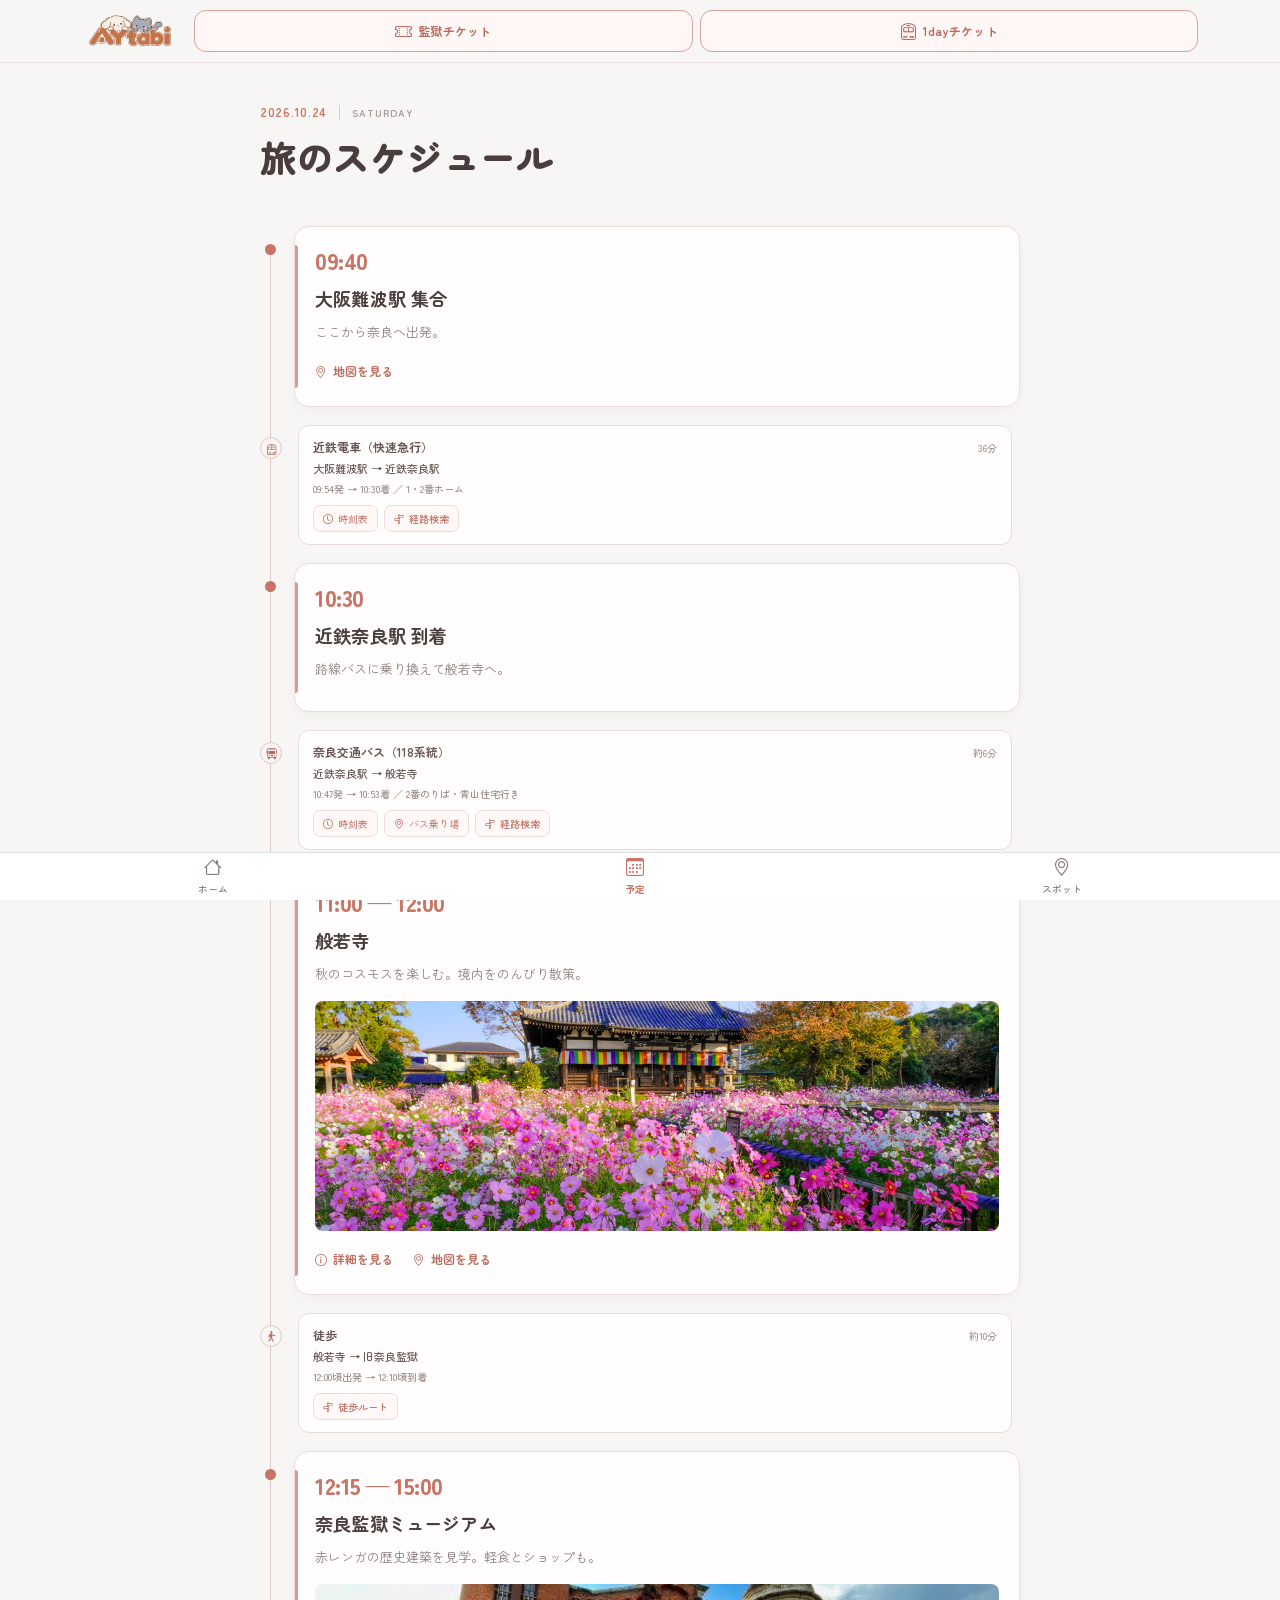
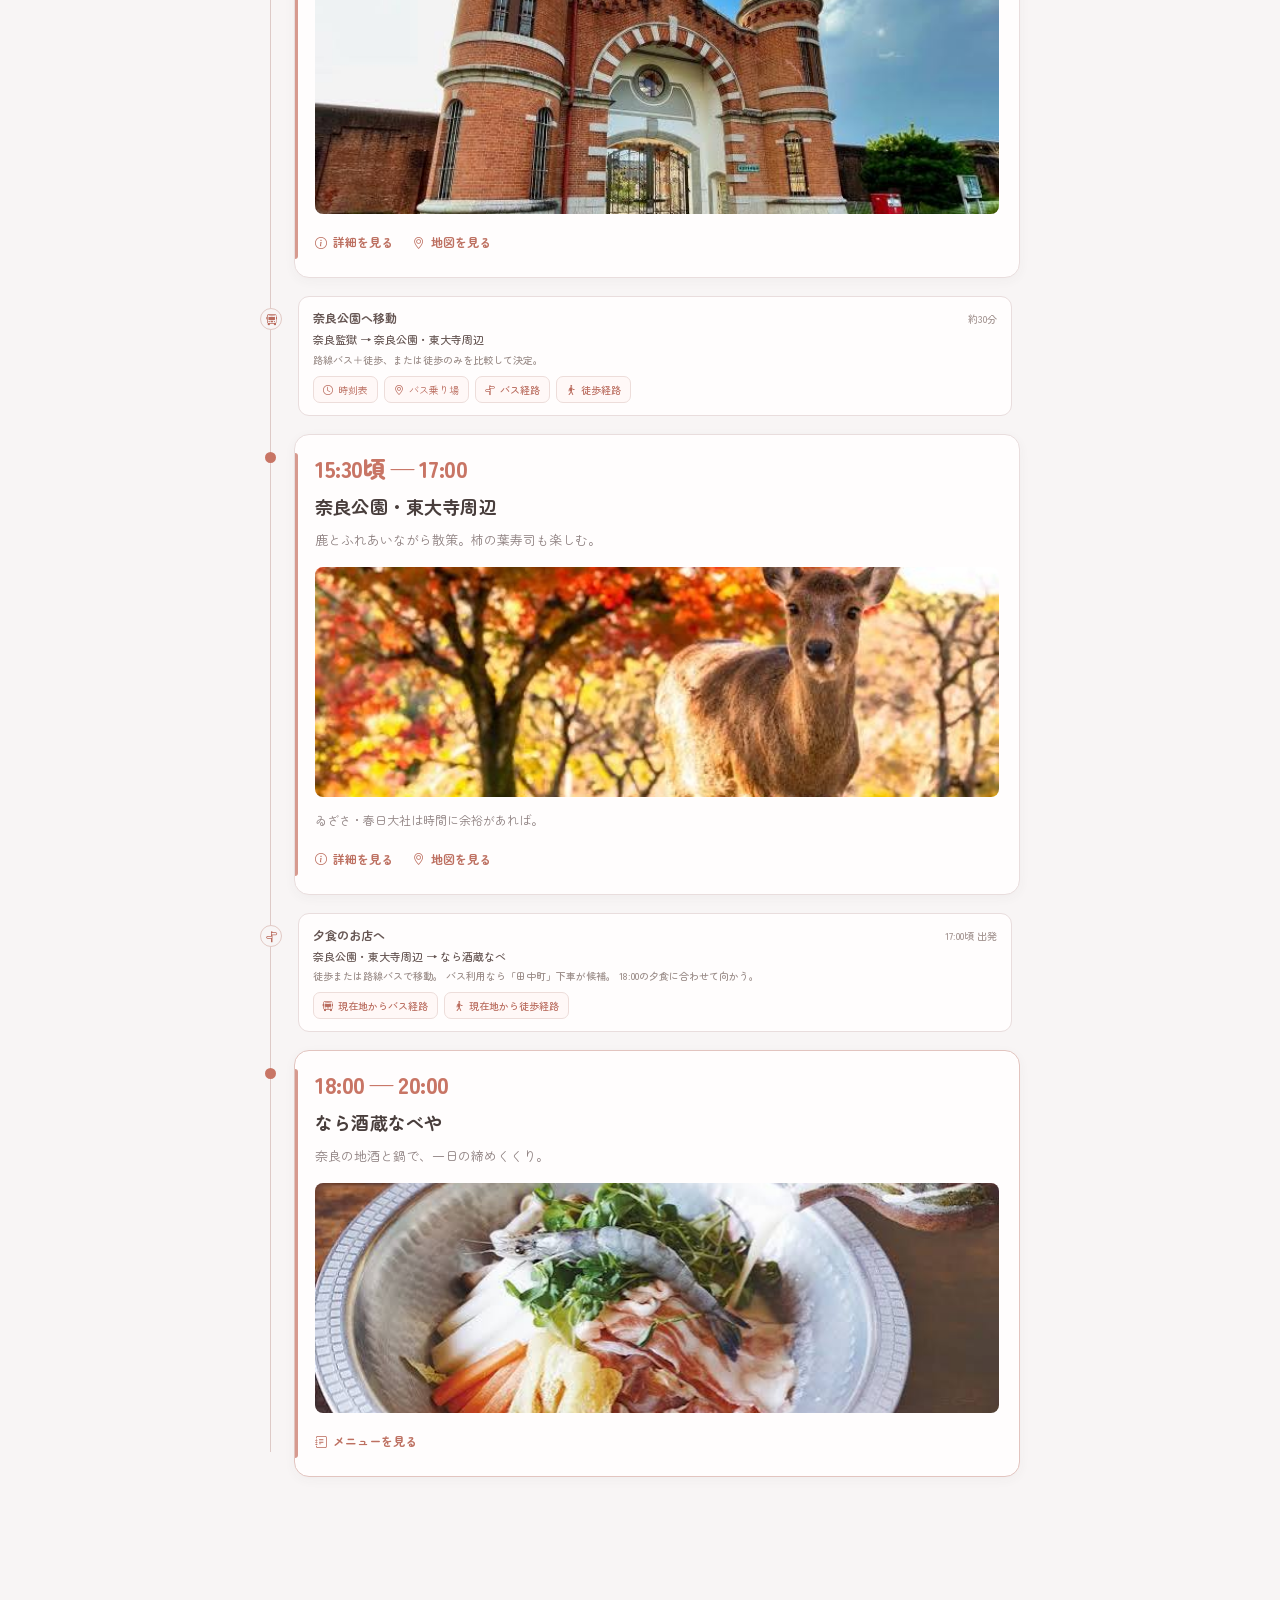
==== commit 04be07d9: "Add files via upload" ====
--- a/schedule.html
+++ b/schedule.html
@@ -1,824 +1,1014 @@
-
-<!DOCTYPE html>
-<html lang="ja">
-
-<head>
-    <meta charset="UTF-8">
-    <meta name="viewport" content="width=device-width, initial-scale=1.0">
-    <meta name="robots" content="noindex, nofollow">
-
-    <title>旅のスケジュール | AYtabi</title>
-
-    <!-- Bootstrap -->
-    <link href="https://cdn.jsdelivr.net/npm/bootstrap@5.3.8/dist/css/bootstrap.min.css"
-          rel="stylesheet">
-
-    <!-- Bootstrap Icons -->
-    <link href="https://cdn.jsdelivr.net/npm/bootstrap-icons@1.13.1/font/bootstrap-icons.min.css"
-          rel="stylesheet">
-
-    <!-- CSS -->
-    <link rel="stylesheet" href="css/common.css">
-    <link rel="stylesheet" href="css/schedule.css">
-
-    <!-- 共通パーツ -->
-    <script defer src="js/common.js"></script>
-    <script defer src="js/schedule.js"></script>
-</head>
-
-<body class="schedule-page">
-
-    <!-- 共通ヘッダー -->
-    <div id="header"></div>
-
-    <main class="schedule-container">
-
-        <!-- ページタイトル -->
-        <section class="schedule-intro">
-            <div class="schedule-eyebrow">
-                <span>AYtabi / ITINERARY</span>
-                <span>24 OCT 2026</span>
-            </div>
-
-            <h1>旅のスケジュール。</h1>
-            <p>秋の奈良をめぐる、ふたりの一日。</p>
-        </section>
-
-        <!-- タイムライン -->
-        <section class="trip-timeline" aria-label="旅行スケジュール">
-
-            <!-- 01 集合 -->
-            <article class="timeline-spot" id="schedule-01">
-                <div class="timeline-marker">
-                    <span class="timeline-dot"></span>
-                </div>
-
-                <div class="timeline-spot-body">
-                    <span class="timeline-time">09:40</span>
-                    <span class="timeline-chapter">01 / MEETING</span>
-
-                    <h2>大阪難波駅 集合</h2>
-                    <p>ここから奈良へ出発。</p>
-
-                    <a class="timeline-spot-link"
-                       href="https://www.google.com/maps/search/?api=1&amp;query=大阪難波駅"
-                       target="_blank"
-                       rel="noopener noreferrer">
-                        <i class="bi bi-geo-alt"></i>
-                        地図を見る
-                    </a>
-                </div>
-            </article>
-
-            <!-- 移動 01 -->
-            <div class="timeline-transfer">
-                <div class="transfer-track">
-                    <span class="transfer-icon">
-                        <i class="bi bi-train-front"></i>
-                    </span>
-                </div>
-
-                <div class="transfer-body">
-                    <div class="transfer-heading">
-                        <strong>近鉄電車</strong>
-                        <span class="transfer-duration">約37分（仮）</span>
-                    </div>
-
-                    <p class="transfer-route">
-                        大阪難波駅 → 近鉄奈良駅
-                    </p>
-
-                    <p class="transfer-note">
-                        09:54発 → 10:31着（時刻は要確認）
-                    </p>
-
-                    <div class="transfer-actions">
-                        <button type="button"
-                                class="transfer-action"
-                                data-bs-toggle="modal"
-                                data-bs-target="#trainTimetableModal">
-                            <i class="bi bi-clock"></i>
-                            時刻表
-                        </button>
-
-                        <a class="transfer-action"
-                           href="https://www.google.com/maps/dir/?api=1&amp;origin=大阪難波駅&amp;destination=近鉄奈良駅&amp;travelmode=transit"
-                           target="_blank"
-                           rel="noopener noreferrer">
-                            <i class="bi bi-signpost-split"></i>
-                            経路検索
-                        </a>
-                    </div>
-                </div>
-            </div>
-
-            <!-- 02 近鉄奈良 -->
-            <article class="timeline-spot" id="schedule-02">
-                <div class="timeline-marker">
-                    <span class="timeline-dot"></span>
-                </div>
-
-                <div class="timeline-spot-body">
-                    <span class="timeline-time">10:31</span>
-                    <span class="timeline-chapter">02 / ARRIVAL</span>
-
-                    <h2>近鉄奈良駅 到着</h2>
-                    <p>路線バスに乗り換えて般若寺へ。</p>
-                </div>
-            </article>
-
-            <!-- 移動 02 -->
-            <div class="timeline-transfer">
-                <div class="transfer-track">
-                    <span class="transfer-icon">
-                        <i class="bi bi-bus-front"></i>
-                    </span>
-                </div>
-
-                <div class="transfer-body">
-                    <div class="transfer-heading">
-                        <strong>路線バス＋徒歩</strong>
-                        <span class="transfer-duration">所要時間 確認中</span>
-                    </div>
-
-                    <p class="transfer-route">
-                        近鉄奈良駅 → 般若寺
-                    </p>
-
-                    <p class="transfer-note">
-                        系統・乗り場・運賃は確認後に記載
-                    </p>
-
-                    <div class="transfer-actions">
-                        <button type="button"
-                                class="transfer-action"
-                                data-bs-toggle="modal"
-                                data-bs-target="#hannyajiBusModal">
-                            <i class="bi bi-clock"></i>
-                            時刻表
-                        </button>
-
-                        <button type="button"
-                                class="transfer-action"
-                                data-bs-toggle="modal"
-                                data-bs-target="#hannyajiStopModal">
-                            <i class="bi bi-geo-alt"></i>
-                            バス乗り場
-                        </button>
-
-                        <a class="transfer-action"
-                           href="https://www.google.com/maps/dir/?api=1&amp;origin=近鉄奈良駅&amp;destination=般若寺&amp;travelmode=transit"
-                           target="_blank"
-                           rel="noopener noreferrer">
-                            <i class="bi bi-signpost-split"></i>
-                            経路検索
-                        </a>
-                    </div>
-                </div>
-            </div>
-
-            <!-- 03 般若寺 -->
-            <article class="timeline-spot" id="schedule-03">
-                <div class="timeline-marker">
-                    <span class="timeline-dot"></span>
-                </div>
-
-                <div class="timeline-spot-body">
-                    <span class="timeline-time">11:00 — 12:00</span>
-                    <span class="timeline-chapter">03 / COSMOS</span>
-
-                    <h2>般若寺</h2>
-                    <p>秋のコスモスを楽しむ。境内をのんびり散策。</p>
-
-                    <img class="timeline-photo"
-                         src="images/hannyaji.jpg"
-                         alt="般若寺のコスモス"
-                         loading="lazy">
-
-                    <div class="timeline-spot-actions">
-                        <a href="spots.html#hannyaji">
-                            <i class="bi bi-info-circle"></i>
-                            詳細を見る
-                        </a>
-
-                        <a href="https://maps.app.goo.gl/G6aQbC5gXgnDzLTx5"
-                           target="_blank"
-                           rel="noopener noreferrer">
-                            <i class="bi bi-geo-alt"></i>
-                            地図を見る
-                        </a>
-                    </div>
-                </div>
-            </article>
-
-            <!-- 移動 03 -->
-            <div class="timeline-transfer">
-                <div class="transfer-track">
-                    <span class="transfer-icon">
-                        <i class="bi bi-person-walking"></i>
-                    </span>
-                </div>
-
-                <div class="transfer-body">
-                    <div class="transfer-heading">
-                        <strong>徒歩</strong>
-                        <span class="transfer-duration">約15分（仮）</span>
-                    </div>
-
-                    <p class="transfer-route">
-                        般若寺 → 奈良監獄ミュージアム
-                    </p>
-
-                    <p class="transfer-note">
-                        12:00頃出発。徒歩時間は要確認。
-                    </p>
-
-                    <div class="transfer-actions">
-                        <a class="transfer-action"
-                           href="https://www.google.com/maps/dir/?api=1&amp;origin=般若寺&amp;destination=旧奈良監獄&amp;travelmode=walking"
-                           target="_blank"
-                           rel="noopener noreferrer">
-                            <i class="bi bi-signpost-split"></i>
-                            徒歩ルート
-                        </a>
-                    </div>
-                </div>
-            </div>
-
-            <!-- 04 奈良監獄 -->
-            <article class="timeline-spot" id="schedule-04">
-                <div class="timeline-marker">
-                    <span class="timeline-dot"></span>
-                </div>
-
-                <div class="timeline-spot-body">
-                    <span class="timeline-time">12:15 — 15:00</span>
-                    <span class="timeline-chapter">04 / HISTORY</span>
-
-                    <h2>奈良監獄ミュージアム</h2>
-                    <p>赤レンガの歴史建築を見学。軽食とショップも。</p>
-
-                    <img class="timeline-photo"
-                         src="images/nara-prison.jpg"
-                         alt="奈良監獄"
-                         loading="lazy">
-
-                    <div class="timeline-spot-actions">
-                        <a href="spots.html#prison">
-                            <i class="bi bi-info-circle"></i>
-                            詳細を見る
-                        </a>
-
-                        <a href="https://www.google.com/maps/search/?api=1&amp;query=旧奈良監獄"
-                           target="_blank"
-                           rel="noopener noreferrer">
-                            <i class="bi bi-geo-alt"></i>
-                            地図を見る
-                        </a>
-                    </div>
-                </div>
-            </article>
-
-            <!-- 移動 04 -->
-            <div class="timeline-transfer">
-                <div class="transfer-track">
-                    <span class="transfer-icon">
-                        <i class="bi bi-bus-front"></i>
-                    </span>
-                </div>
-
-                <div class="transfer-body">
-                    <div class="transfer-heading">
-                        <strong>奈良公園へ移動</strong>
-                        <span class="transfer-duration">所要時間 確認中</span>
-                    </div>
-
-                    <p class="transfer-route">
-                        奈良監獄 → 奈良公園・東大寺周辺
-                    </p>
-
-                    <p class="transfer-note">
-                        路線バス＋徒歩、または徒歩のみを比較して決定。
-                    </p>
-
-                    <div class="transfer-actions">
-                        <button type="button"
-                                class="transfer-action"
-                                data-bs-toggle="modal"
-                                data-bs-target="#parkBusModal">
-                            <i class="bi bi-clock"></i>
-                            時刻表
-                        </button>
-
-                        <button type="button"
-                                class="transfer-action"
-                                data-bs-toggle="modal"
-                                data-bs-target="#parkStopModal">
-                            <i class="bi bi-geo-alt"></i>
-                            バス乗り場
-                        </button>
-
-                        <a class="transfer-action"
-                           href="https://www.google.com/maps/dir/?api=1&amp;origin=旧奈良監獄&amp;destination=東大寺大仏殿・春日大社前&amp;travelmode=transit"
-                           target="_blank"
-                           rel="noopener noreferrer">
-                            <i class="bi bi-signpost-split"></i>
-                            バス経路
-                        </a>
-
-                        <a class="transfer-action"
-                           href="https://www.google.com/maps/dir/?api=1&amp;origin=旧奈良監獄&amp;destination=東大寺南大門&amp;travelmode=walking"
-                           target="_blank"
-                           rel="noopener noreferrer">
-                            <i class="bi bi-person-walking"></i>
-                            徒歩経路
-                        </a>
-                    </div>
-                </div>
-            </div>
-
-            <!-- 05 奈良公園 -->
-            <article class="timeline-spot" id="schedule-05">
-                <div class="timeline-marker">
-                    <span class="timeline-dot"></span>
-                </div>
-
-                <div class="timeline-spot-body">
-                    <span class="timeline-time">15:30頃 — 17:00</span>
-                    <span class="timeline-chapter">05 / NARA PARK</span>
-
-                    <h2>奈良公園・東大寺周辺</h2>
-                    <p>鹿とふれあいながら散策。柿の葉寿司も楽しむ。</p>
-
-                    <img class="timeline-photo"
-                         src="images/nara-park.jpg"
-                         alt="奈良公園"
-                         loading="lazy">
-
-                    <p class="timeline-small-note">
-                        ゐざさ・春日大社は時間に余裕があれば。
-                    </p>
-
-                    <div class="timeline-spot-actions">
-                        <a href="spots.html#park">
-                            <i class="bi bi-info-circle"></i>
-                            詳細を見る
-                        </a>
-
-                        <a href="https://www.google.com/maps/search/?api=1&amp;query=奈良公園"
-                           target="_blank"
-                           rel="noopener noreferrer">
-                            <i class="bi bi-geo-alt"></i>
-                            地図を見る
-                        </a>
-                    </div>
-                </div>
-            </article>
-
-            <!-- 移動 05 -->
-            <div class="timeline-transfer">
-                <div class="transfer-track">
-                    <span class="transfer-icon">
-                        <i class="bi bi-signpost"></i>
-                    </span>
-                </div>
-
-                <div class="transfer-body">
-                    <div class="transfer-heading">
-                        <strong>夕食のお店へ</strong>
-                        <span class="transfer-duration">17:00頃 出発</span>
-                    </div>
-
-                    <p class="transfer-note">
-                        お店が決まったら、経路・所要時間・運賃を追加。
-                    </p>
-                </div>
-            </div>
-
-            <!-- 06 夕食 -->
-            <article class="timeline-spot" id="schedule-06">
-                <div class="timeline-marker">
-                    <span class="timeline-dot"></span>
-                </div>
-
-                <div class="timeline-spot-body">
-                    <span class="timeline-time">18:00 — 20:00</span>
-                    <span class="timeline-chapter">06 / DINNER</span>
-
-                    <h2>なら酒蔵なべや</h2>
-                    <p>奈良の地酒と鍋で、一日の締めくくり。</p>
-
-                    <img class="timeline-photo"
-                         src="images/dinner.jpg"
-                         alt="なら酒蔵なべや"
-                         loading="lazy">
-
-                    <div class="timeline-spot-actions">
-                        <button type="button"
-                                class="dinner-menu-trigger"
-                                data-bs-toggle="modal"
-                                data-bs-target="#dinnerMenuModal">
-                            <i class="bi bi-journal-text"></i>
-                            メニューを見る
-                        </button>
-                    </div>
-                </div>
-            </article>
-
-        </section>
-    </main>
-
-    <!-- 共通フッター -->
-    <div id="footer"></div>
-
-    <!-- 近鉄電車 時刻表 -->
-    <div class="modal fade"
-         id="trainTimetableModal"
-         tabindex="-1"
-         aria-labelledby="trainTimetableTitle"
-         aria-hidden="true">
-
-        <div class="modal-dialog modal-dialog-centered">
-            <div class="modal-content travel-modal">
-                <div class="modal-header">
-                    <h2 class="modal-title fs-5" id="trainTimetableTitle">
-                        <i class="bi bi-train-front"></i>
-                        近鉄電車
-                    </h2>
-                    <button type="button"
-                            class="btn-close"
-                            data-bs-dismiss="modal"
-                            aria-label="閉じる"></button>
-                </div>
-
-<div class="modal-body">
-    <p class="modal-route">大阪難波駅 → 近鉄奈良駅</p>
-
-    <div class="p-3 rounded-3 mb-3" style="background:#f8f1e9;">
-        <div class="small text-secondary mb-1">予定の電車 / 快速急行</div>
-        <div class="fs-4 fw-bold" style="color:#c56b4b;">
-            09:54 → 10:31
-        </div>
-        <div class="small">所要37分 / 乗り換えなし</div>
-    </div>
-
-    <p class="modal-muted">
-        ※土休日の検索結果。到着時刻に資料間の差があるため、
-        当日は駅の案内を優先してください。
-    </p>
-
-    <a href="https://www.kintetsu.co.jp/railway/Dia/pdf/260314/100501.pdf"
-       target="_blank" rel="noopener noreferrer"
-       class="btn btn-outline-secondary btn-sm w-100">
-        <i class="bi bi-box-arrow-up-right me-1"></i>
-        近鉄公式時刻表
-    </a>
-</div>
-            </div>
-        </div>
-    </div>
-
-    <!-- 般若寺方面 時刻表 -->
-    <div class="modal fade"
-         id="hannyajiBusModal"
-         tabindex="-1"
-         aria-labelledby="hannyajiBusTitle"
-         aria-hidden="true">
-
-        <div class="modal-dialog modal-dialog-centered">
-            <div class="modal-content travel-modal">
-                <div class="modal-header">
-                    <h2 class="modal-title fs-5" id="hannyajiBusTitle">
-                        <i class="bi bi-clock"></i>
-                        般若寺方面のバス
-                    </h2>
-                    <button type="button"
-                            class="btn-close"
-                            data-bs-dismiss="modal"
-                            aria-label="閉じる"></button>
-                </div>
-
-
-<div class="modal-body">
-    <p class="modal-route">近鉄奈良駅 → 般若寺</p>
-
-    <p class="small mb-2">
-        <i class="bi bi-geo-alt"></i>
-        近鉄奈良駅 2番のりば
-    </p>
-
-    <div class="p-3 rounded-3 mb-3" style="background:#f8f1e9;">
-        <div class="small text-secondary mb-2">11時頃の到着を目指す候補</div>
-
-        <div class="d-flex justify-content-between mb-2">
-            <strong>10:40発</strong>
-            <span class="small">路線バス候補</span>
-        </div>
-
-        <div class="d-flex justify-content-between mb-2">
-            <strong>10:47発</strong>
-            <span class="small">路線バス候補</span>
-        </div>
-
-        <hr>
-
-        <div class="small text-secondary mb-1">
-            奈良監獄ミュージアム直通バス
-        </div>
-        <div class="fw-bold">11:00発 → 11:06 般若寺着</div>
-    </div>
-
-    <p class="modal-muted">
-        ※10:40・10:47は土曜時刻表の掲載便。
-        系統と運行状況を乗車前に確認。
-        11:00発は奈良交通公式の直通便です。
-    </p>
-
-    <a href="https://www.narakotsu.co.jp/news/general/30973/"
-       target="_blank" rel="noopener noreferrer"
-       class="btn btn-outline-secondary btn-sm w-100">
-        直通バス公式時刻表
-    </a>
-</div>
-
-            </div>
-        </div>
-    </div>
-
-    <!-- 般若寺方面 乗り場 -->
-    <div class="modal fade"
-         id="hannyajiStopModal"
-         tabindex="-1"
-         aria-labelledby="hannyajiStopTitle"
-         aria-hidden="true">
-
-        <div class="modal-dialog modal-dialog-centered">
-            <div class="modal-content travel-modal">
-                <div class="modal-header">
-                    <h2 class="modal-title fs-5" id="hannyajiStopTitle">
-                        <i class="bi bi-geo-alt"></i>
-                        バス乗り場
-                    </h2>
-                    <button type="button"
-                            class="btn-close"
-                            data-bs-dismiss="modal"
-                            aria-label="閉じる"></button>
-                </div>
-
-
-<div class="modal-body">
-    <p class="modal-route">近鉄奈良駅 2番のりば</p>
-
-    <p>般若寺方面は、基本的に2番のりばから乗車。</p>
-
-    <p class="small text-secondary">
-        青山住宅行き・奈良監獄ミュージアム行きなど。
-        行き先と「般若寺」停車を確認してください。
-    </p>
-
-    <a href="https://www.narakotsu.co.jp/route/noriba/"
-       target="_blank" rel="noopener noreferrer"
-       class="btn btn-outline-secondary btn-sm w-100">
-        <i class="bi bi-geo-alt me-1"></i>
-        公式のりば案内
-    </a>
-</div>
-
-            </div>
-        </div>
-    </div>
-
-    <!-- 奈良公園方面 時刻表 -->
-    <div class="modal fade"
-         id="parkBusModal"
-         tabindex="-1"
-         aria-labelledby="parkBusTitle"
-         aria-hidden="true">
-
-        <div class="modal-dialog modal-dialog-centered">
-            <div class="modal-content travel-modal">
-                <div class="modal-header">
-                    <h2 class="modal-title fs-5" id="parkBusTitle">
-                        <i class="bi bi-clock"></i>
-                        奈良公園方面のバス
-                    </h2>
-                    <button type="button"
-                            class="btn-close"
-                            data-bs-dismiss="modal"
-                            aria-label="閉じる"></button>
-                </div>
-
-
-<div class="modal-body">
-    <p class="modal-route">
-        奈良監獄ミュージアム → 奈良公園・東大寺
-    </p>
-
-    <div class="p-3 rounded-3 mb-3" style="background:#f8f1e9;">
-        <div class="small text-secondary mb-2">
-            直通バスで近鉄奈良駅へ戻る場合
-        </div>
-
-        <div class="fw-bold mb-2">
-            15:00 → 15:07
-        </div>
-
-        <div class="fw-bold">
-            16:15 → 16:22
-        </div>
-
-        <hr>
-
-        <p class="small mb-0">
-            近鉄奈良駅で奈良公園・東大寺方面のバスに乗り換え。
-            1番のりばが目安。
-        </p>
-    </div>
-
-    <p class="modal-muted">
-        ※直通バスは奈良公園へ直接向かいません。
-        15時の便に間に合わない場合は、
-        般若寺方面の一般路線バスや徒歩ルートも比較してください。
-    </p>
-
-    <a href="https://www.narakotsu.co.jp/news/general/30973/"
-       target="_blank" rel="noopener noreferrer"
-       class="btn btn-outline-secondary btn-sm w-100">
-        奈良交通公式時刻表
-    </a>
-</div>
-
-            </div>
-        </div>
-    </div>
-
-    <!-- 奈良公園方面 乗り場 -->
-    <div class="modal fade"
-         id="parkStopModal"
-         tabindex="-1"
-         aria-labelledby="parkStopTitle"
-         aria-hidden="true">
-
-        <div class="modal-dialog modal-dialog-centered">
-            <div class="modal-content travel-modal">
-                <div class="modal-header">
-                    <h2 class="modal-title fs-5" id="parkStopTitle">
-                        <i class="bi bi-geo-alt"></i>
-                        バス乗り場
-                    </h2>
-                    <button type="button"
-                            class="btn-close"
-                            data-bs-dismiss="modal"
-                            aria-label="閉じる"></button>
-                </div>
-
-
-<div class="modal-body">
-    <p class="modal-route">奈良公園・東大寺方面</p>
-
-    <p>
-        近鉄奈良駅から乗り換える場合は、
-        <strong>1番のりば</strong>の奈良公園・東大寺方面。
-    </p>
-
-    <p class="small text-secondary">
-        東大寺へ行くなら「東大寺大仏殿・春日大社前」などで下車。
-        監獄から直接向かう経路は、出発時に再検索してください。
-    </p>
-
-    <a href="https://www.narakotsu.co.jp/route/noriba/"
-       target="_blank" rel="noopener noreferrer"
-       class="btn btn-outline-secondary btn-sm w-100">
-        <i class="bi bi-geo-alt me-1"></i>
-        公式のりば案内
-    </a>
-</div>
-
-            </div>
-        </div>
-    </div>
-
-    <!-- 夕食メニューモーダル -->
-    <div class="modal fade"
-         id="dinnerMenuModal"
-         tabindex="-1"
-         aria-labelledby="dinnerMenuTitle"
-         aria-hidden="true">
-
-        <div class="modal-dialog modal-dialog-centered modal-lg">
-            <div class="modal-content travel-modal dinner-menu-modal">
-
-                <div class="modal-header">
-                    <div>
-                        <span class="dinner-menu-label">
-                            DINNER / MENU
-                        </span>
-
-                        <h2 class="modal-title" id="dinnerMenuTitle">
-                            なら酒蔵なべ
-                        </h2>
-                    </div>
-
-                    <button type="button"
-                            class="btn-close"
-                            data-bs-dismiss="modal"
-                            aria-label="閉じる"></button>
-                </div>
-
-                <div class="modal-body">
-
-                    <div class="dinner-recommend">
-                        <span class="dinner-recommend-label">
-                            RECOMMENDED
-                        </span>
-
-                        <p class="dinner-recommend-text">
-                            <strong>酒粕玄人鍋</strong>が看板メニュー。
-                            奈良の酒粕と大和肉鶏のだしが特徴。
-                            締めはチーズ＋生パスタで
-                            カルボナーラ風にするのもおすすめ。
-                        </p>
-
-                        <p class="dinner-recommend-other">
-                            ほかにも、牡蠣づくし酒粕鍋や
-                            大和牛の藁焼きなど。
-                        </p>
-                    </div>
-
-                    <!-- メニュー写真 -->
-                    <div id="dinnerMenuCarousel"
-                         class="carousel slide"
-                         data-bs-interval="false"
-                         data-bs-touch="true">
-
-                        <div class="carousel-inner">
-
-                            <div class="carousel-item active">
-                                <img src="images/dinner-menu1.jpeg"
-                                     class="dinner-menu-image"
-                                     alt="鍋・メイン料理のメニュー">
-                            </div>
-
-                            <div class="carousel-item">
-                                <img src="images/dinner-menu2.jpeg"
-                                     class="dinner-menu-image"
-                                     alt="一品料理のメニュー">
-                            </div>
-
-                        </div>
-
-                        <button class="dinner-carousel-arrow prev"
-                                type="button"
-                                data-bs-target="#dinnerMenuCarousel"
-                                data-bs-slide="prev"
-                                aria-label="前のメニュー">
-                            <i class="bi bi-chevron-left"></i>
-                        </button>
-
-                        <button class="dinner-carousel-arrow next"
-                                type="button"
-                                data-bs-target="#dinnerMenuCarousel"
-                                data-bs-slide="next"
-                                aria-label="次のメニュー">
-                            <i class="bi bi-chevron-right"></i>
-                        </button>
-                    </div>
-
-                    <!-- ページ切り替え -->
-                    <div class="dinner-menu-pagination">
-
-                        <button type="button"
-                                class="dinner-page-button active"
-                                data-bs-target="#dinnerMenuCarousel"
-                                data-bs-slide-to="0"
-                                aria-label="鍋・メイン料理">
-                            01 / 鍋・メイン
-                        </button>
-
-                        <button type="button"
-                                class="dinner-page-button"
-                                data-bs-target="#dinnerMenuCarousel"
-                                data-bs-slide-to="1"
-                                aria-label="一品料理">
-                            02 / 一品料理
-                        </button>
-
-                    </div>
-
-                    <p class="dinner-menu-notice">
-                        ※ 写真・価格は撮影時点のものです。
-                    </p>
-
-                </div>
-            </div>
-        </div>
-    </div>
-
-    <!-- Bootstrap JS -->
-    <script src="https://cdn.jsdelivr.net/npm/bootstrap@5.3.8/dist/js/bootstrap.bundle.min.js"></script>
-
-    <!-- スケジュール専用JS -->
-    <script src="js/schedule.js"></script>
-
-</body>
-</html>
+
+<!DOCTYPE html>
+<html lang="ja">
+
+<head>
+    <meta charset="UTF-8">
+    <meta name="viewport" content="width=device-width, initial-scale=1.0">
+    <meta name="robots" content="noindex, nofollow">
+
+    <title>旅のスケジュール | AYtabi</title>
+
+    <!-- Bootstrap -->
+    <link href="https://cdn.jsdelivr.net/npm/bootstrap@5.3.8/dist/css/bootstrap.min.css"
+          rel="stylesheet">
+
+    <!-- Bootstrap Icons -->
+    <link href="https://cdn.jsdelivr.net/npm/bootstrap-icons@1.13.1/font/bootstrap-icons.min.css"
+          rel="stylesheet">
+
+    <!-- CSS -->
+    <link rel="stylesheet" href="css/common.css">
+    <link rel="stylesheet" href="css/schedule.css">
+
+    <!-- 共通パーツ -->
+    <script defer src="js/common.js"></script>
+    <script defer src="js/schedule.js"></script>
+</head>
+
+<body class="schedule-page">
+
+    <!-- 共通ヘッダー -->
+    <div id="header"></div>
+
+    <main class="schedule-container">
+
+        <!-- ページタイトル -->
+
+<section class="schedule-intro">
+    <div class="schedule-date">
+        <span>2026.10.24</span>
+        <span>SATURDAY</span>
+    </div>
+
+    <h1>旅のスケジュール</h1>
+
+</section>
+
+
+        <!-- タイムライン -->
+        <section class="trip-timeline" aria-label="旅行スケジュール">
+
+            <!-- 01 集合 -->
+            <article class="timeline-spot" id="schedule-01">
+                <div class="timeline-marker">
+                    <span class="timeline-dot"></span>
+                </div>
+
+                <div class="timeline-spot-body">
+                    <span class="timeline-time">09:40</span>
+                    <span class="timeline-chapter">01 / MEETING</span>
+
+                    <h2>大阪難波駅 集合</h2>
+                    <p>ここから奈良へ出発。</p>
+
+                    <a class="timeline-spot-link"
+                       href="https://www.google.com/maps/search/?api=1&amp;query=大阪難波駅"
+                       target="_blank"
+                       rel="noopener noreferrer">
+                        <i class="bi bi-geo-alt"></i>
+                        地図を見る
+                    </a>
+                </div>
+            </article>
+
+            <!-- 移動 01 -->
+            <div class="timeline-transfer">
+                <div class="transfer-track">
+                    <span class="transfer-icon">
+                        <i class="bi bi-train-front"></i>
+                    </span>
+                </div>
+
+                <div class="transfer-body">
+
+<div class="transfer-heading">
+    <strong>近鉄電車（快速急行）</strong>
+    <span class="transfer-duration">36分</span>
+</div>
+
+<p class="transfer-route">
+    大阪難波駅 → 近鉄奈良駅
+</p>
+
+<p class="transfer-note">
+    09:54発 → 10:30着 ／ 1・2番ホーム
+</p>
+
+
+                    <div class="transfer-actions">
+                        <button type="button"
+                                class="transfer-action"
+                                data-bs-toggle="modal"
+                                data-bs-target="#trainTimetableModal">
+                            <i class="bi bi-clock"></i>
+                            時刻表
+                        </button>
+
+                        <a class="transfer-action"
+                           href="https://www.google.com/maps/dir/?api=1&amp;origin=大阪難波駅&amp;destination=近鉄奈良駅&amp;travelmode=transit"
+                           target="_blank"
+                           rel="noopener noreferrer">
+                            <i class="bi bi-signpost-split"></i>
+                            経路検索
+                        </a>
+                    </div>
+                </div>
+            </div>
+
+            <!-- 02 近鉄奈良 -->
+            <article class="timeline-spot" id="schedule-02">
+                <div class="timeline-marker">
+                    <span class="timeline-dot"></span>
+                </div>
+
+                <div class="timeline-spot-body">
+                    <span class="timeline-time">10:30</span>
+                    <span class="timeline-chapter">02 / ARRIVAL</span>
+
+                    <h2>近鉄奈良駅 到着</h2>
+                    <p>路線バスに乗り換えて般若寺へ。</p>
+                </div>
+            </article>
+
+            <!-- 移動 02 -->
+            <div class="timeline-transfer">
+                <div class="transfer-track">
+                    <span class="transfer-icon">
+                        <i class="bi bi-bus-front"></i>
+                    </span>
+                </div>
+
+                <div class="transfer-body">
+
+<div class="transfer-heading">
+    <strong>奈良交通バス（118系統）</strong>
+    <span class="transfer-duration">約6分</span>
+</div>
+
+<p class="transfer-route">
+    近鉄奈良駅 → 般若寺
+</p>
+
+<p class="transfer-note">
+    10:47発 → 10:53着 ／ 2番のりば・青山住宅行き
+</p>
+
+
+                    <div class="transfer-actions">
+                        <button type="button"
+                                class="transfer-action"
+                                data-bs-toggle="modal"
+                                data-bs-target="#hannyajiBusModal">
+                            <i class="bi bi-clock"></i>
+                            時刻表
+                        </button>
+
+                        <button type="button"
+                                class="transfer-action"
+                                data-bs-toggle="modal"
+                                data-bs-target="#hannyajiStopModal">
+                            <i class="bi bi-geo-alt"></i>
+                            バス乗り場
+                        </button>
+
+                        <a class="transfer-action"
+                           href="https://www.google.com/maps/dir/?api=1&amp;origin=近鉄奈良駅&amp;destination=般若寺&amp;travelmode=transit"
+                           target="_blank"
+                           rel="noopener noreferrer">
+                            <i class="bi bi-signpost-split"></i>
+                            経路検索
+                        </a>
+                    </div>
+                </div>
+            </div>
+
+            <!-- 03 般若寺 -->
+            <article class="timeline-spot" id="schedule-03">
+                <div class="timeline-marker">
+                    <span class="timeline-dot"></span>
+                </div>
+
+                <div class="timeline-spot-body">
+                    <span class="timeline-time">11:00 — 12:00</span>
+                    <span class="timeline-chapter">03 / COSMOS</span>
+
+                    <h2>般若寺</h2>
+                    <p>秋のコスモスを楽しむ。境内をのんびり散策。</p>
+
+                    <img class="timeline-photo"
+                         src="images/hannyaji.jpg"
+                         alt="般若寺のコスモス"
+                         loading="lazy">
+
+                    <div class="timeline-spot-actions">
+                        <a href="spots.html#hannyaji">
+                            <i class="bi bi-info-circle"></i>
+                            詳細を見る
+                        </a>
+
+                        <a href="https://maps.app.goo.gl/G6aQbC5gXgnDzLTx5"
+                           target="_blank"
+                           rel="noopener noreferrer">
+                            <i class="bi bi-geo-alt"></i>
+                            地図を見る
+                        </a>
+                    </div>
+                </div>
+            </article>
+
+            <!-- 移動 03 -->
+            <div class="timeline-transfer">
+                <div class="transfer-track">
+                    <span class="transfer-icon">
+                        <i class="bi bi-person-walking"></i>
+                    </span>
+                </div>
+
+                <div class="transfer-body">
+
+<div class="transfer-heading">
+    <strong>徒歩</strong>
+    <span class="transfer-duration">約10分</span>
+</div>
+
+<p class="transfer-route">
+    般若寺 → 旧奈良監獄
+</p>
+
+<p class="transfer-note">
+    12:00頃出発 → 12:10頃到着
+</p>
+
+
+                    <div class="transfer-actions">
+                        <a class="transfer-action"
+                           href="https://www.google.com/maps/dir/?api=1&amp;origin=般若寺&amp;destination=旧奈良監獄&amp;travelmode=walking"
+                           target="_blank"
+                           rel="noopener noreferrer">
+                            <i class="bi bi-signpost-split"></i>
+                            徒歩ルート
+                        </a>
+                    </div>
+                </div>
+            </div>
+
+            <!-- 04 奈良監獄 -->
+            <article class="timeline-spot" id="schedule-04">
+                <div class="timeline-marker">
+                    <span class="timeline-dot"></span>
+                </div>
+
+                <div class="timeline-spot-body">
+                    <span class="timeline-time">12:15 — 15:00</span>
+                    <span class="timeline-chapter">04 / HISTORY</span>
+
+                    <h2>奈良監獄ミュージアム</h2>
+                    <p>赤レンガの歴史建築を見学。軽食とショップも。</p>
+
+                    <img class="timeline-photo"
+                         src="images/nara-prison.jpg"
+                         alt="奈良監獄"
+                         loading="lazy">
+
+                    <div class="timeline-spot-actions">
+                        <a href="spots.html#prison">
+                            <i class="bi bi-info-circle"></i>
+                            詳細を見る
+                        </a>
+
+                        <a href="https://www.google.com/maps/search/?api=1&amp;query=旧奈良監獄"
+                           target="_blank"
+                           rel="noopener noreferrer">
+                            <i class="bi bi-geo-alt"></i>
+                            地図を見る
+                        </a>
+                    </div>
+                </div>
+            </article>
+
+            <!-- 移動 04 -->
+            <div class="timeline-transfer">
+                <div class="transfer-track">
+                    <span class="transfer-icon">
+                        <i class="bi bi-bus-front"></i>
+                    </span>
+                </div>
+
+                <div class="transfer-body">
+                    <div class="transfer-heading">
+                        <strong>奈良公園へ移動</strong>
+                        <span class="transfer-duration">約30分</span>
+                    </div>
+
+                    <p class="transfer-route">
+                        奈良監獄 → 奈良公園・東大寺周辺
+                    </p>
+
+                    <p class="transfer-note">
+                        路線バス＋徒歩、または徒歩のみを比較して決定。
+                    </p>
+
+                    <div class="transfer-actions">
+                        <button type="button"
+                                class="transfer-action"
+                                data-bs-toggle="modal"
+                                data-bs-target="#parkBusModal">
+                            <i class="bi bi-clock"></i>
+                            時刻表
+                        </button>
+
+                        <button type="button"
+                                class="transfer-action"
+                                data-bs-toggle="modal"
+                                data-bs-target="#parkStopModal">
+                            <i class="bi bi-geo-alt"></i>
+                            バス乗り場
+                        </button>
+
+                        <a class="transfer-action"
+                           href="https://www.google.com/maps/dir/?api=1&amp;origin=旧奈良監獄&amp;destination=東大寺大仏殿・春日大社前&amp;travelmode=transit"
+                           target="_blank"
+                           rel="noopener noreferrer">
+                            <i class="bi bi-signpost-split"></i>
+                            バス経路
+                        </a>
+
+                        <a class="transfer-action"
+                           href="https://www.google.com/maps/dir/?api=1&amp;origin=旧奈良監獄&amp;destination=東大寺南大門&amp;travelmode=walking"
+                           target="_blank"
+                           rel="noopener noreferrer">
+                            <i class="bi bi-person-walking"></i>
+                            徒歩経路
+                        </a>
+                    </div>
+                </div>
+            </div>
+
+            <!-- 05 奈良公園 -->
+            <article class="timeline-spot" id="schedule-05">
+                <div class="timeline-marker">
+                    <span class="timeline-dot"></span>
+                </div>
+
+                <div class="timeline-spot-body">
+                    <span class="timeline-time">15:30頃 — 17:00</span>
+                    <span class="timeline-chapter">05 / NARA PARK</span>
+
+                    <h2>奈良公園・東大寺周辺</h2>
+                    <p>鹿とふれあいながら散策。柿の葉寿司も楽しむ。</p>
+
+                    <img class="timeline-photo"
+                         src="images/nara-park.jpg"
+                         alt="奈良公園"
+                         loading="lazy">
+
+                    <p class="timeline-small-note">
+                        ゐざさ・春日大社は時間に余裕があれば。
+                    </p>
+
+                    <div class="timeline-spot-actions">
+                        <a href="spots.html#park">
+                            <i class="bi bi-info-circle"></i>
+                            詳細を見る
+                        </a>
+
+                        <a href="https://www.google.com/maps/search/?api=1&amp;query=奈良公園"
+                           target="_blank"
+                           rel="noopener noreferrer">
+                            <i class="bi bi-geo-alt"></i>
+                            地図を見る
+                        </a>
+                    </div>
+                </div>
+            </article>
+
+
+<!-- 移動 05 -->
+<div class="timeline-transfer">
+    <div class="transfer-track">
+        <span class="transfer-icon">
+            <i class="bi bi-signpost-split"></i>
+        </span>
+    </div>
+
+    <div class="transfer-body">
+        <div class="transfer-heading">
+            <strong>夕食のお店へ</strong>
+            <span class="transfer-duration">17:00頃 出発</span>
+        </div>
+
+        <p class="transfer-route">
+            奈良公園・東大寺周辺 → なら酒蔵なべ
+        </p>
+
+        <p class="transfer-note">
+            徒歩または路線バスで移動。
+            バス利用なら「田中町」下車が候補。
+            18:00の夕食に合わせて向かう。
+        </p>
+
+        <div class="transfer-actions">
+            <a class="transfer-action"
+               href="https://www.google.com/maps/dir/?api=1&amp;destination=奈良県奈良市今御門町34-1&amp;travelmode=transit"
+               target="_blank"
+               rel="noopener noreferrer">
+                <i class="bi bi-bus-front"></i>
+                現在地からバス経路
+            </a>
+
+            <a class="transfer-action"
+               href="https://www.google.com/maps/dir/?api=1&amp;destination=奈良県奈良市今御門町34-1&amp;travelmode=walking"
+               target="_blank"
+               rel="noopener noreferrer">
+                <i class="bi bi-person-walking"></i>
+                現在地から徒歩経路
+            </a>
+        </div>
+    </div>
+</div>
+
+
+            <!-- 06 夕食 -->
+            <article class="timeline-spot" id="schedule-06">
+                <div class="timeline-marker">
+                    <span class="timeline-dot"></span>
+                </div>
+
+                <div class="timeline-spot-body">
+                    <span class="timeline-time">18:00 — 20:00</span>
+                    <span class="timeline-chapter">06 / DINNER</span>
+
+                    <h2>なら酒蔵なべや</h2>
+                    <p>奈良の地酒と鍋で、一日の締めくくり。</p>
+
+                    <img class="timeline-photo"
+                         src="images/dinner.jpg"
+                         alt="なら酒蔵なべや"
+                         loading="lazy">
+
+                    <div class="timeline-spot-actions">
+                        <button type="button"
+                                class="dinner-menu-trigger"
+                                data-bs-toggle="modal"
+                                data-bs-target="#dinnerMenuModal">
+                            <i class="bi bi-journal-text"></i>
+                            メニューを見る
+                        </button>
+                    </div>
+                </div>
+            </article>
+
+        </section>
+    </main>
+
+    <!-- 共通フッター -->
+    <div id="footer"></div>
+
+    <!-- 近鉄電車 時刻表 -->
+    <div class="modal fade"
+         id="trainTimetableModal"
+         tabindex="-1"
+         aria-labelledby="trainTimetableTitle"
+         aria-hidden="true">
+
+        <div class="modal-dialog modal-dialog-centered">
+            <div class="modal-content travel-modal">
+                <div class="modal-header">
+                    <h2 class="modal-title fs-5" id="trainTimetableTitle">
+                        <i class="bi bi-train-front"></i>
+                        近鉄電車
+                    </h2>
+                    <button type="button"
+                            class="btn-close"
+                            data-bs-dismiss="modal"
+                            aria-label="閉じる"></button>
+                </div>
+
+
+<div class="modal-body">
+
+    <p class="modal-route">
+        大阪難波駅 → 近鉄奈良駅
+    </p>
+
+    <p class="small text-secondary mb-3">
+        10月24日（土）／乗り換えなし
+    </p>
+
+    <div class="train-options">
+
+        <!-- 一本前 -->
+        <div class="train-option">
+            <span class="train-option-label">一本前</span>
+            <div class="train-option-time">
+                09:41 <i class="bi bi-arrow-right"></i> 10:20
+            </div>
+            <p>急行 ／ 39分</p>
+        </div>
+
+        <!-- 本命 -->
+        <div class="train-option recommended">
+            <span class="train-option-label">乗車予定</span>
+            <div class="train-option-time">
+                09:54 <i class="bi bi-arrow-right"></i> 10:30
+            </div>
+            <p>快速急行 ／ 36分 ／ 1・2番ホーム</p>
+        </div>
+
+        <!-- 一本後 -->
+        <div class="train-option">
+            <span class="train-option-label">一本後</span>
+            <div class="train-option-time">
+                10:02 <i class="bi bi-arrow-right"></i> 10:42
+            </div>
+            <p>急行 ／ 40分</p>
+        </div>
+
+    </div>
+
+    <p class="modal-muted mt-3">
+        ※当日は駅の案内・運行情報を優先してください。
+    </p>
+
+    <a href="https://www.kintetsu.co.jp/railway/Dia/pdf/260314/100501.pdf"
+       target="_blank"
+       rel="noopener noreferrer"
+       class="btn btn-outline-secondary btn-sm w-100">
+        <i class="bi bi-box-arrow-up-right me-1"></i>
+        近鉄公式時刻表
+    </a>
+
+</div>
+
+            </div>
+        </div>
+    </div>
+
+    <!-- 般若寺方面 時刻表 -->
+    <div class="modal fade"
+         id="hannyajiBusModal"
+         tabindex="-1"
+         aria-labelledby="hannyajiBusTitle"
+         aria-hidden="true">
+
+        <div class="modal-dialog modal-dialog-centered">
+            <div class="modal-content travel-modal">
+                <div class="modal-header">
+                    <h2 class="modal-title fs-5" id="hannyajiBusTitle">
+                        <i class="bi bi-clock"></i>
+                        般若寺方面のバス
+                    </h2>
+                    <button type="button"
+                            class="btn-close"
+                            data-bs-dismiss="modal"
+                            aria-label="閉じる"></button>
+                </div>
+
+
+<div class="modal-body">
+    <p class="modal-route">近鉄奈良駅 → 般若寺</p>
+
+    <p class="small mb-2">
+        <i class="bi bi-geo-alt"></i>
+        近鉄奈良駅 2番のりば
+    </p>
+
+    <div class="p-3 rounded-3 mb-3" style="background:#f8f1e9;">
+        <div class="small text-secondary mb-2">11時頃の到着を目指す候補</div>
+
+        <div class="d-flex justify-content-between mb-2">
+            <strong>10:40発</strong>
+            <span class="small">路線バス候補</span>
+        </div>
+
+        <div class="d-flex justify-content-between mb-2">
+            <strong>10:47発</strong>
+            <span class="small">路線バス候補</span>
+        </div>
+
+        <hr>
+
+        <div class="small text-secondary mb-1">
+            奈良監獄ミュージアム直通バス
+        </div>
+        <div class="fw-bold">11:00発 → 11:06 般若寺着</div>
+    </div>
+
+    <p class="modal-muted">
+        ※10:40・10:47は土曜時刻表の掲載便。
+        系統と運行状況を乗車前に確認。
+        11:00発は奈良交通公式の直通便です。
+    </p>
+
+    <a href="https://www.narakotsu.co.jp/news/general/30973/"
+       target="_blank" rel="noopener noreferrer"
+       class="btn btn-outline-secondary btn-sm w-100">
+        直通バス公式時刻表
+    </a>
+</div>
+
+            </div>
+        </div>
+    </div>
+
+    <!-- 般若寺方面 乗り場 -->
+    <div class="modal fade"
+         id="hannyajiStopModal"
+         tabindex="-1"
+         aria-labelledby="hannyajiStopTitle"
+         aria-hidden="true">
+
+        <div class="modal-dialog modal-dialog-centered">
+            <div class="modal-content travel-modal">
+                <div class="modal-header">
+                    <h2 class="modal-title fs-5" id="hannyajiStopTitle">
+                        <i class="bi bi-geo-alt"></i>
+                        バス乗り場
+                    </h2>
+                    <button type="button"
+                            class="btn-close"
+                            data-bs-dismiss="modal"
+                            aria-label="閉じる"></button>
+                </div>
+
+
+
+<div class="modal-body">
+
+    <p class="modal-route">
+        近鉄奈良駅 → 般若寺
+    </p>
+
+    <p class="small text-secondary mb-3">
+        10月24日（土）／奈良交通 118系統・青山住宅行き
+    </p>
+
+    <div class="train-options">
+
+        <div class="train-option">
+            <span class="train-option-label">一本前</span>
+            <div class="train-option-time">
+                10:27 <i class="bi bi-arrow-right"></i> 10:33
+            </div>
+            <p>所要6分 ／ 電車が早く着いた場合の候補</p>
+        </div>
+
+        <div class="train-option recommended">
+            <span class="train-option-label">乗車予定</span>
+            <div class="train-option-time">
+                10:47 <i class="bi bi-arrow-right"></i> 10:53
+            </div>
+            <p>所要6分 ／ 近鉄奈良駅 2番のりば</p>
+        </div>
+
+        <div class="train-option">
+            <span class="train-option-label">一本後</span>
+            <div class="train-option-time">
+                11:07 <i class="bi bi-arrow-right"></i> 11:13
+            </div>
+            <p>所要6分 ／ 乗り遅れた場合の候補</p>
+        </div>
+
+    </div>
+
+    <p class="modal-muted mt-3">
+        降車は「般若寺」バス停。東之阪町の次です。
+    </p>
+
+    <a href="https://navi.narakotsu.co.jp/pdf/gene19/00037_020_ja.pdf"
+       target="_blank"
+       rel="noopener noreferrer"
+       class="btn btn-outline-secondary btn-sm w-100 mb-2">
+        <i class="bi bi-file-earmark-pdf me-1"></i>
+        奈良交通 公式時刻表
+    </a>
+
+    <a href="https://www.narakotsu.co.jp/route/noriba/"
+       target="_blank"
+       rel="noopener noreferrer"
+       class="btn btn-outline-secondary btn-sm w-100">
+        <i class="bi bi-geo-alt me-1"></i>
+        公式のりば案内
+    </a>
+
+</div>
+
+
+            </div>
+        </div>
+    </div>
+
+    <!-- 監獄 → 東大寺方面 バス時刻表 -->
+<div class="modal fade"
+     id="parkBusModal"
+     tabindex="-1"
+     aria-labelledby="parkBusTitle"
+     aria-hidden="true">
+
+    <div class="modal-dialog modal-dialog-centered">
+        <div class="modal-content travel-modal">
+
+            <div class="modal-header">
+                <h2 class="modal-title fs-5" id="parkBusTitle">
+                    <i class="bi bi-bus-front"></i>
+                    バス時刻表
+                </h2>
+                <button type="button"
+                        class="btn-close"
+                        data-bs-dismiss="modal"
+                        aria-label="閉じる"></button>
+            </div>
+
+            <div class="modal-body">
+
+                <p class="modal-route">
+                    般若寺 → 押上町
+                </p>
+
+                <p class="small text-secondary mb-3">
+                    10月24日（土）／奈良交通バス・奈良駅方面
+                </p>
+
+                <div class="train-options">
+
+                    <div class="train-option">
+                        <span class="train-option-label">14時台</span>
+                        <div class="train-option-time">
+                            14:00 <small>118</small>　
+                            14:20 <small>118</small><br>
+                            14:28 <small>153</small>　
+                            14:40 <small>118</small>
+                        </div>
+                    </div>
+
+                    <div class="train-option recommended">
+                        <span class="train-option-label">
+                            15時台・乗車目安
+                        </span>
+                        <div class="train-option-time">
+                            15:00 <small>118</small>　
+                            15:20 <small>118</small><br>
+                            15:28 <small>153</small>　
+                            15:40 <small>118</small>
+                        </div>
+                    </div>
+
+                    <div class="train-option">
+                        <span class="train-option-label">16時台</span>
+                        <div class="train-option-time">
+                            16:00 <small>118</small>　
+                            16:20 <small>118</small>　
+                            16:40 <small>118</small>
+                        </div>
+                    </div>
+
+                </div>
+
+                <p class="modal-muted mt-3">
+                    数字は系統番号。押上町までの乗車時間は約5分。
+                    発車時刻は「般若寺」バス停のものです。
+                </p>
+
+                <div class="mt-3">
+                    <p class="fw-bold small mb-2">
+                        <i class="bi bi-person-walking me-1"></i>
+                        徒歩の目安
+                    </p>
+
+                    <p class="small mb-1">
+                        監獄ミュージアム → 般若寺バス停：約5〜10分
+                    </p>
+
+                    <p class="small mb-1">
+                        押上町バス停 → ゐざさ夢風ひろば店：約10〜15分
+                    </p>
+                </div>
+
+                <p class="modal-muted mt-3">
+                    ※監獄の見学終了時間に合わせて乗車。
+                    バス停には余裕を持って向かってください。
+                </p>
+
+                <a href="https://ekitan.com/timetable/route-bus/company/5132/1013723/1002372/d1?dw=1"
+                   target="_blank"
+                   rel="noopener noreferrer"
+                   class="btn btn-outline-secondary btn-sm w-100">
+                    <i class="bi bi-box-arrow-up-right me-1"></i>
+                    駅探で時刻表を見る
+                </a>
+
+            </div>
+        </div>
+    </div>
+</div>
+
+
+<!-- 監獄 → 東大寺方面 バス乗り場 -->
+<div class="modal fade"
+     id="parkStopModal"
+     tabindex="-1"
+     aria-labelledby="parkStopTitle"
+     aria-hidden="true">
+
+    <div class="modal-dialog modal-dialog-centered">
+        <div class="modal-content travel-modal">
+
+            <div class="modal-header">
+                <h2 class="modal-title fs-5" id="parkStopTitle">
+                    <i class="bi bi-geo-alt"></i>
+                    バス乗り場
+                </h2>
+                <button type="button"
+                        class="btn-close"
+                        data-bs-dismiss="modal"
+                        aria-label="閉じる"></button>
+            </div>
+
+            <div class="modal-body">
+
+                <p class="modal-route">
+                    監獄ミュージアム → 般若寺バス停
+                </p>
+
+                <p class="small mb-3">
+                    監獄ミュージアムから徒歩約5〜10分。
+                    <strong>奈良駅方面行き</strong>のバスに乗車します。
+                </p>
+
+                <div class="p-3 rounded-3 mb-3"
+                     style="background:#f8f1e9;">
+
+                    <p class="fw-bold mb-2">
+                        <i class="bi bi-bus-front me-1"></i>
+                        乗車するバス
+                    </p>
+
+                    <p class="small mb-1">
+                        乗車：般若寺
+                    </p>
+
+                    <p class="small mb-1">
+                        系統：118 または 153
+                    </p>
+
+                    <p class="small mb-1">
+                        方面：奈良駅方面
+                    </p>
+
+                    <p class="small mb-0">
+                        降車：押上町
+                    </p>
+
+                </div>
+
+                <p class="small text-secondary mb-3">
+                    押上町で降りたら、徒歩約10〜15分で
+                    ゐざさ夢風ひろば店へ。
+                    東之阪町から乗る場合は発車時刻が異なります。
+                </p>
+
+                <a href="https://www.google.com/maps/dir/?api=1&amp;origin=奈良監獄ミュージアム&amp;destination=般若寺バス停&amp;travelmode=walking"
+                   target="_blank"
+                   rel="noopener noreferrer"
+                   class="btn btn-outline-secondary btn-sm w-100 mb-2">
+                    <i class="bi bi-map me-1"></i>
+                    監獄からバス停までの徒歩ルート
+                </a>
+
+                <a href="https://www.google.com/maps/dir/?api=1&amp;origin=押上町バス停&amp;destination=ゐざさ東大寺門前夢風ひろば店&amp;travelmode=walking"
+                   target="_blank"
+                   rel="noopener noreferrer"
+                   class="btn btn-outline-secondary btn-sm w-100">
+                    <i class="bi bi-map me-1"></i>
+                    押上町からゐざさまでの徒歩ルート
+                </a>
+
+            </div>
+        </div>
+    </div>
+</div>
+
+
+    <!-- 夕食メニューモーダル -->
+    <div class="modal fade"
+         id="dinnerMenuModal"
+         tabindex="-1"
+         aria-labelledby="dinnerMenuTitle"
+         aria-hidden="true">
+
+        <div class="modal-dialog modal-dialog-centered modal-lg">
+            <div class="modal-content travel-modal dinner-menu-modal">
+
+                <div class="modal-header">
+                    <div>
+                        <span class="dinner-menu-label">
+                            DINNER / MENU
+                        </span>
+
+                        <h2 class="modal-title" id="dinnerMenuTitle">
+                            なら酒蔵なべ
+                        </h2>
+                    </div>
+
+                    <button type="button"
+                            class="btn-close"
+                            data-bs-dismiss="modal"
+                            aria-label="閉じる"></button>
+                </div>
+
+                <div class="modal-body">
+
+                    <div class="dinner-recommend">
+                        <span class="dinner-recommend-label">
+                            RECOMMENDED
+                        </span>
+
+                        <p class="dinner-recommend-text">
+                            <strong>酒粕玄人鍋</strong>が看板メニュー。
+                            奈良の酒粕と大和肉鶏のだしが特徴。
+                            締めはチーズ＋生パスタで
+                            カルボナーラ風にするのもおすすめ。
+                        </p>
+
+                        <p class="dinner-recommend-other">
+                            ほかにも、牡蠣づくし酒粕鍋や
+                            大和牛の藁焼きなど。
+                        </p>
+                    </div>
+
+                    <!-- メニュー写真 -->
+                    <div id="dinnerMenuCarousel"
+                         class="carousel slide"
+                         data-bs-interval="false"
+                         data-bs-touch="true">
+
+                        <div class="carousel-inner">
+
+                            <div class="carousel-item active">
+                                <img src="images/dinner-menu1.jpeg"
+                                     class="dinner-menu-image"
+                                     alt="鍋・メイン料理のメニュー">
+                            </div>
+
+                            <div class="carousel-item">
+                                <img src="images/dinner-menu2.jpeg"
+                                     class="dinner-menu-image"
+                                     alt="一品料理のメニュー">
+                            </div>
+
+                        </div>
+
+                        <button class="dinner-carousel-arrow prev"
+                                type="button"
+                                data-bs-target="#dinnerMenuCarousel"
+                                data-bs-slide="prev"
+                                aria-label="前のメニュー">
+                            <i class="bi bi-chevron-left"></i>
+                        </button>
+
+                        <button class="dinner-carousel-arrow next"
+                                type="button"
+                                data-bs-target="#dinnerMenuCarousel"
+                                data-bs-slide="next"
+                                aria-label="次のメニュー">
+                            <i class="bi bi-chevron-right"></i>
+                        </button>
+                    </div>
+
+                    <!-- ページ切り替え -->
+                    <div class="dinner-menu-pagination">
+
+                        <button type="button"
+                                class="dinner-page-button active"
+                                data-bs-target="#dinnerMenuCarousel"
+                                data-bs-slide-to="0"
+                                aria-label="鍋・メイン料理">
+                            01 / 鍋・メイン
+                        </button>
+
+                        <button type="button"
+                                class="dinner-page-button"
+                                data-bs-target="#dinnerMenuCarousel"
+                                data-bs-slide-to="1"
+                                aria-label="一品料理">
+                            02 / 一品料理
+                        </button>
+
+                    </div>
+
+                    <p class="dinner-menu-notice">
+                        ※ 写真・価格は撮影時点のものです。
+                    </p>
+
+                </div>
+            </div>
+        </div>
+    </div>
+
+    <!-- Bootstrap JS -->
+    <script src="https://cdn.jsdelivr.net/npm/bootstrap@5.3.8/dist/js/bootstrap.bundle.min.js"></script>
+
+
+</body>
+</html>
--- a/css/common.css
+++ b/css/common.css
@@ -1,5 +1,143 @@
 
-/* 固定フッター */
+@import url('https://fonts.googleapis.com/css2?family=Zen+Maru+Gothic:wght@400;500;600;700;800&display=swap');
+
+body {
+    font-family: 'Zen Maru Gothic', sans-serif;
+    font-weight: 500;
+}
+
+
+
+/* ========================================
+   AYtabi COMMON CSS
+======================================== */
+
+:root {
+    --ay-bg: #f8f5f5;
+    --ay-white: #fffdfd;
+    --ay-main: #c87565;
+    --ay-main-dark: #ad6256;
+    --ay-text: #493e3c;
+    --ay-muted: #8e8080;
+    --ay-border: #e9dddd;
+}
+
+/* ========================================
+   全体
+======================================== */
+
+body {
+    background-color: var(--ay-bg);
+    color: var(--ay-text);
+    padding-bottom: calc(75px + env(safe-area-inset-bottom));
+}
+
+/* ========================================
+   ヘッダー
+======================================== */
+
+
+/* ========================================
+   AYtabi ヘッダー
+======================================== */
+
+.site-header {
+    padding: 10px 0;
+    background: #f8f5f5;
+    border-bottom: 1px solid #e9dddd;
+}
+
+.header-inner {
+    display: flex;
+    align-items: center;
+    gap: 12px;
+}
+
+/* ロゴ */
+.site-logo {
+    display: flex;
+    align-items: center;
+    flex-shrink: 0;
+    width: 100px;
+    text-decoration: none;
+}
+
+.site-logo img {
+    display: block;
+    width: 100%;
+    height: auto;
+    object-fit: contain;
+}
+
+/* チケット2つを均等幅に */
+.header-tickets {
+    display: grid;
+    grid-template-columns: repeat(2, minmax(0, 1fr));
+    gap: 7px;
+    flex: 1;
+    min-width: 0;
+}
+
+.header-tickets .ticket-link {
+    display: flex;
+    align-items: center;
+    justify-content: center;
+    gap: 5px;
+
+    width: 100%;
+    min-width: 0;
+    height: 40px;
+    padding: 6px 5px;
+
+    background: #c87565;
+    border: 1px solid #c87565;
+    border-radius: 10px;
+
+    color: #ffffff;
+    font-size: 12px;
+    font-weight: 700;
+    white-space: nowrap;
+    text-decoration: none;
+
+    transition: background 0.2s ease;
+}
+
+.header-tickets .ticket-link:hover {
+    background: #ad6256;
+    border-color: #ad6256;
+    color: #ffffff;
+}
+
+.header-tickets .ticket-link i {
+    font-size: 15px;
+}
+
+/* 小さめのスマホ */
+@media (max-width: 390px) {
+    .header-inner {
+        gap: 8px;
+    }
+
+    .site-logo {
+        width: 82px;
+    }
+
+    .header-tickets {
+        gap: 5px;
+    }
+
+    .header-tickets .ticket-link {
+        height: 38px;
+        font-size: 11px;
+        gap: 4px;
+    }
+}
+
+
+/* ========================================
+   固定フッター
+======================================== */
+
 #footer .navbar {
     padding: 4px 0 !important;
     min-height: 0;
@@ -7,7 +145,7 @@
 
 #footer .nav-link {
     padding: 0 !important;
-    color: #857166;
+    color: #857b79;
     line-height: 1.1;
 }
 
@@ -22,55 +160,130 @@
 }
 
 #footer .nav-link.active {
-    color: #bf6845;
+    color: var(--ay-main);
     font-weight: bold;
 }
 
-/* 固定フッター分の余白 */
-body {
-    padding-bottom: calc(75px + env(safe-area-inset-bottom));
-}
-
-
-/* 共通ヘッダー */
-.site-header {
-    background: #f8f1e9;
-    border-bottom: 1px solid #eadbd0;
-}
-
-/* チケットリンク */
-.ticket-link {
-    min-height: 42px;
-    padding: 8px 10px;
-    background: #fffdf9;
-    border: 1px solid #eadbd0;
+/* ========================================
+   レスポンシブ
+======================================== */
+
+@media (max-width: 390px) {
+    .header-inner {
+        gap: 7px;
+    }
+
+    .site-logo {
+        font-size: 21px;
+    }
+
+    .header-tickets {
+        gap: 5px;
+    }
+
+    .header-tickets .ticket-link {
+        padding: 8px 7px;
+        font-size: 10px;
+        gap: 4px;
+    }
+}
+
+
+/* ========================================
+   チケットボタン：チケット風デザイン
+======================================== */
+
+.header-tickets .ticket-link {
+    position: relative;
+    overflow: hidden;
+
+    height: 42px;
+    padding: 6px 8px;
+    gap: 6px;
+
+    background: #c87565;
+    border: 1px solid #c87565;
+    border-radius: 9px;
+
+    color: #fff;
+    font-size: 12px;
+    font-weight: 700;
+    letter-spacing: 0.02em;
+
+    box-shadow: 0 2px 0 #e5c9c5;
+}
+
+/* チケットの切り欠き */
+.header-tickets .ticket-link::before,
+.header-tickets .ticket-link::after {
+    content: "";
+    position: absolute;
+    left: 50%;
+    width: 9px;
+    height: 9px;
+    border-radius: 50%;
+    background: #f8f5f5;
+    transform: translateX(-50%);
+}
+
+.header-tickets .ticket-link::before {
+    top: -5px;
+}
+
+.header-tickets .ticket-link::after {
+    bottom: -5px;
+}
+
+/* 中央のミシン目 */
+.header-tickets .ticket-link span {
+    display: inline-flex;
+    align-items: center;
+    min-height: 22px;
+}
+
+.header-tickets .ticket-link i {
+    font-size: 17px;
+}
+
+/* 押した時 */
+.header-tickets .ticket-link:active {
+    transform: translateY(1px);
+    box-shadow: 0 1px 0 #e5c9c5;
+}
+
+@media (max-width: 390px) {
+    .header-tickets .ticket-link {
+        height: 40px;
+        padding: 5px;
+        gap: 4px;
+        font-size: 11px;
+    }
+
+    .header-tickets .ticket-link i {
+        font-size: 15px;
+    }
+}
+
+
+/* チケットボタン：淡い枠線タイプ */
+.header-tickets .ticket-link {
+    background: #fff7f5;
+    border: 1.5px solid #d7a49b;
+    color: #b96b5d;
+    box-shadow: none;
     border-radius: 12px;
-    color: #b86b50;
-    font-size: 12px;
-    font-weight: 600;
-    white-space: nowrap;
-    transition: background 0.2s;
-}
-
-.ticket-link:hover {
-    background: #f3e5d9;
-    color: #a65338;
-}
-
-.ticket-link > .bi:first-child {
-    font-size: 16px;
-}
-
-.ticket-external {
-    font-size: 10px;
-}
-
-/* スマホ */
-@media (max-width: 375px) {
-    .ticket-link {
-        padding: 8px 5px;
-        font-size: 11px;
-        gap: 5px !important;
-    }
-}
-
+    font-weight: 700;
+}
+
+/* 前のチケット風切り欠きを削除 */
+.header-tickets .ticket-link::before,
+.header-tickets .ticket-link::after {
+    display: none;
+}
+
+.header-tickets .ticket-link:hover {
+    background: #fbece9;
+    border-color: #c87565;
+    color: #ad6256;
+}
+
--- a/css/schedule.css
+++ b/css/schedule.css
@@ -1,11 +1,13 @@
 
 /* ========================================
    AYtabi / Schedule
+   Travel Journal Style
 ======================================== */
 
 .schedule-page {
-    background: #f8f1e9;
-    color: #493b33;
+    background: #f8f5f5;
+    color: #493e3c;
+    font-family: 'Zen Maru Gothic', sans-serif;
 }
 
 .schedule-container {
@@ -14,34 +16,60 @@
     padding: 32px 0 100px;
 }
 
-/* ページタイトル */
+/* ========================================
+   ページタイトル
+======================================== */
 
 .schedule-intro {
     margin-bottom: 32px;
-}
-
+    padding: 8px 0 4px;
+}
+
+.schedule-date {
+    display: flex;
+    align-items: center;
+    gap: 12px;
+    margin-bottom: 14px;
+    color: #c87565;
+    font-size: 12px;
+    font-weight: 700;
+    letter-spacing: .06em;
+}
+
+.schedule-date span:last-child {
+    padding-left: 12px;
+    border-left: 1px solid #dfc8c4;
+    color: #a99b98;
+    font-size: 10px;
+    letter-spacing: .12em;
+}
+
+/* 古いHTMLの見出しにも対応 */
 .schedule-eyebrow {
     display: flex;
     justify-content: space-between;
     gap: 12px;
     margin-bottom: 14px;
-    color: #bc765a;
+    color: #c87565;
     font-size: 10px;
     font-weight: 700;
     letter-spacing: .12em;
 }
 
 .schedule-intro h1 {
-    margin: 0 0 10px;
-    font-size: clamp(25px, 5vw, 36px);
-    font-weight: 700;
-    letter-spacing: .04em;
+    margin: 0 0 12px;
+    color: #493e3c;
+    font-size: clamp(26px, 6vw, 36px);
+    font-weight: 800;
+    letter-spacing: .02em;
 }
 
 .schedule-intro > p {
     margin: 0;
-    color: #8b8079;
+    color: #8e8080;
     font-size: 13px;
+    font-weight: 400;
+    line-height: 1.9;
 }
 
 /* ========================================
@@ -57,21 +85,25 @@
     position: absolute;
     top: 18px;
     bottom: 25px;
-    left: 11px;
-    width: 2px;
-    background: #e3c5b5;
+    left: 10px;
+    width: 1px;
+    background: #decac7;
 }
 
 .timeline-spot,
 .timeline-transfer {
     position: relative;
     display: grid;
-    grid-template-columns: 24px minmax(0, 1fr);
+    grid-template-columns: 22px minmax(0, 1fr);
     column-gap: 12px;
 }
 
 .timeline-spot {
-    margin-bottom: 14px;
+    margin-bottom: 18px;
+}
+
+.timeline-transfer {
+    margin-bottom: 18px;
 }
 
 .timeline-marker,
@@ -82,70 +114,93 @@
 
 .timeline-dot {
     display: block;
-    width: 13px;
-    height: 13px;
+    width: 11px;
+    height: 11px;
     margin: 18px 0 0 5px;
-    border: 3px solid #c56b4b;
+    border: 2px solid #c87565;
     border-radius: 50%;
-    background: #fffdf9;
-}
-
-/* 予定カード */
+    background: #c87565;
+}
+
+/* ========================================
+   予定カード
+======================================== */
 
 .timeline-spot-body {
+    position: relative;
     min-width: 0;
-    padding: 20px;
-    border: 1px solid #eadbd0;
-    border-radius: 16px;
-    background: #fffdf9;
-    box-shadow: 0 3px 12px rgba(70, 45, 30, .035);
+    padding: 19px 20px;
+    border: 1px solid #e9dddd;
+    border-radius: 15px;
+    background: #fffdfd;
+    box-shadow: 0 3px 12px rgba(73, 62, 60, .045);
+}
+
+/* 左端のアクセント */
+.timeline-spot-body::before {
+    content: "";
+    position: absolute;
+    top: 18px;
+    bottom: 18px;
+    left: 0;
+    width: 3px;
+    border-radius: 0 3px 3px 0;
+    background: #d69a8f;
 }
 
 .timeline-time {
     display: block;
-    margin-bottom: 4px;
-    color: #c56b4b;
+    margin-bottom: 9px;
+    color: #c87565;
     font-size: 23px;
-    font-weight: 700;
-    line-height: 1.25;
-}
-
+    font-weight: 800;
+    line-height: 1.3;
+    letter-spacing: -.02em;
+}
+
+/* 英語の章ラベルは表示しない */
 .timeline-chapter {
-    display: block;
-    margin-bottom: 12px;
-    color: #b18b7a;
-    font-size: 10px;
-    font-weight: 700;
-    letter-spacing: .13em;
+    display: none;
 }
 
 .timeline-spot-body h2 {
-    margin: 0 0 7px;
+    margin: 0 0 8px;
+    color: #493e3c;
     font-size: 18px;
     font-weight: 700;
     line-height: 1.5;
+    letter-spacing: .01em;
 }
 
 .timeline-spot-body > p {
     margin: 0 0 12px;
-    color: #87776e;
+    color: #8e8080;
     font-size: 13px;
-    line-height: 1.7;
-}
-
-/* スポット写真 */
+    font-weight: 400;
+    line-height: 1.8;
+}
+
+.timeline-small-note {
+    font-size: 12px !important;
+}
+
+/* ========================================
+   写真
+======================================== */
 
 .timeline-photo {
     display: block;
     width: 100%;
-    height: 210px;
-    margin: 14px 0;
-    border-radius: 11px;
+    height: 230px;
+    margin: 16px 0 12px;
+    border-radius: 8px;
     object-fit: cover;
     object-position: center;
 }
 
-/* リンク */
+/* ========================================
+   予定カード内リンク
+======================================== */
 
 .timeline-spot-link,
 .timeline-spot-actions a,
@@ -156,7 +211,8 @@
     padding: 7px 0;
     border: 0;
     background: transparent;
-    color: #b86b50;
+    color: #bd7061;
+    font-family: inherit;
     font-size: 12px;
     font-weight: 600;
     text-decoration: none;
@@ -166,47 +222,42 @@
 .timeline-spot-actions {
     display: flex;
     flex-wrap: wrap;
-    gap: 8px 18px;
+    gap: 10px 20px;
 }
 
 .timeline-spot-link:hover,
 .timeline-spot-actions a:hover,
 .dinner-menu-trigger:hover {
-    color: #944b34;
-}
-
-.timeline-small-note {
-    font-size: 12px !important;
-}
-
-/* ========================================
-   移動区間
-======================================== */
-
-.timeline-transfer {
-    margin-bottom: 14px;
-}
+    color: #a85e52;
+}
+
+/* ========================================
+   移動カード
+   予定より小さく・白抜き
+======================================== */
 
 .transfer-icon {
     display: flex;
     align-items: center;
     justify-content: center;
-    width: 24px;
-    height: 24px;
-    margin-top: 14px;
-    border: 1px solid #e4c9b8;
+    width: 22px;
+    height: 22px;
+    margin-top: 12px;
+    border: 1px solid #e2c9c4;
     border-radius: 50%;
-    background: #f8f1e9;
-    color: #b86b50;
-    font-size: 12px;
+    background: #f8f5f5;
+    color: #b96b5d;
+    font-size: 11px;
 }
 
 .transfer-body {
     min-width: 0;
-    padding: 13px 16px;
-    border: 1px solid #ebdfd4;
-    border-radius: 12px;
-    background: #f3e8dd;
+    margin: 0 8px 0 4px;
+    padding: 12px 14px;
+    border: 1px solid #e9dddd;
+    border-radius: 11px;
+    background: #fffdfd;
+    box-shadow: none;
 }
 
 .transfer-heading {
@@ -215,55 +266,68 @@
     justify-content: space-between;
     flex-wrap: wrap;
     gap: 4px 10px;
-    margin-bottom: 5px;
+    margin-bottom: 4px;
 }
 
 .transfer-heading strong {
-    font-size: 13px;
+    color: #675754;
+    font-size: 12px;
+    font-weight: 700;
 }
 
 .transfer-duration {
-    color: #9c7868;
+    color: #a39491;
+    font-size: 10px;
+}
+
+.transfer-route {
+    margin: 0 0 3px;
+    color: #675754;
     font-size: 11px;
-}
-
-.transfer-route {
-    margin: 0 0 4px;
-    font-size: 12px;
     line-height: 1.6;
 }
 
 .transfer-note {
     margin: 0;
-    color: #8b8079;
-    font-size: 11px;
+    color: #9b8d89;
+    font-size: 10px;
     line-height: 1.6;
 }
 
 .transfer-actions {
     display: flex;
     flex-wrap: wrap;
-    gap: 8px;
-    margin-top: 10px;
+    gap: 6px;
+    margin-top: 8px;
 }
 
 .transfer-action {
     display: inline-flex;
     align-items: center;
     gap: 5px;
-    padding: 6px 10px;
-    border: 1px solid #e3c5b5;
-    border-radius: 8px;
-    background: #fffdf9;
-    color: #a95d42;
-    font-size: 11px;
+    padding: 5px 9px;
+    border: 1px solid #edddda;
+    border-radius: 7px;
+    background: #fff8f7;
+    color: #b96b5d;
+    font-family: inherit;
+    font-size: 10px;
     text-decoration: none;
     cursor: pointer;
 }
 
 .transfer-action:hover {
-    background: #fbeee6;
-    color: #944b34;
+    border-color: #d9b7b1;
+    background: #fbece9;
+    color: #a85e52;
+}
+
+/* ========================================
+   夕食カード
+======================================== */
+
+#schedule-06 .timeline-spot-body {
+    border-color: #e2c4bf;
 }
 
 /* ========================================
@@ -272,24 +336,26 @@
 
 .travel-modal {
     overflow: hidden;
-    border: 1px solid #eadbd0;
+    border: 1px solid #e9dddd;
     border-radius: 16px;
-    background: #fffdf9;
+    background: #fffdfd;
+    color: #493e3c;
+    font-family: 'Zen Maru Gothic', sans-serif;
 }
 
 .travel-modal .modal-header {
     padding: 18px 20px;
-    border-bottom: 1px solid #eadbd0;
+    border-bottom: 1px solid #e9dddd;
 }
 
 .travel-modal .modal-title {
-    color: #493b33;
+    color: #493e3c;
     font-weight: 700;
 }
 
 .travel-modal .modal-title i {
     margin-right: 6px;
-    color: #c56b4b;
+    color: #c87565;
 }
 
 .travel-modal .modal-body {
@@ -299,13 +365,35 @@
 }
 
 .modal-route {
-    color: #b86b50;
+    color: #bd7061;
     font-weight: 700;
 }
 
 .modal-muted {
-    color: #8b8079;
+    color: #8e8080;
     font-size: 12px;
+}
+
+/* HTML内のインライン背景色を統一 */
+.travel-modal .modal-body > .p-3.rounded-3 {
+    background: #f2eae8 !important;
+}
+
+.travel-modal .modal-body > .p-3.rounded-3 .fs-4 {
+    color: #c87565 !important;
+}
+
+/* モーダル内の公式リンク */
+.travel-modal .btn-outline-secondary {
+    border-color: #d9b7b1;
+    color: #b96b5d;
+    font-family: inherit;
+}
+
+.travel-modal .btn-outline-secondary:hover {
+    border-color: #c87565;
+    background: #c87565;
+    color: #fff;
 }
 
 /* ========================================
@@ -314,7 +402,7 @@
 
 .dinner-menu-label,
 .dinner-recommend-label {
-    color: #b86b50;
+    color: #bd7061;
     font-size: 10px;
     font-weight: 700;
     letter-spacing: .14em;
@@ -324,29 +412,32 @@
     margin-bottom: 20px;
     padding: 16px;
     border-radius: 12px;
-    background: #f8f1e9;
+    background: #f2eae8;
 }
 
 .dinner-recommend-text {
     margin: 10px 0;
+    color: #493e3c;
     font-size: 13px;
     line-height: 1.8;
 }
 
 .dinner-recommend-other {
     margin: 0;
-    color: #87776e;
+    color: #8e8080;
     font-size: 12px;
     line-height: 1.7;
 }
 
-/* カルーセル */
+/* ========================================
+   メニューカルーセル
+======================================== */
 
 #dinnerMenuCarousel {
     position: relative;
     overflow: hidden;
     border-radius: 12px;
-    background: #f3e8dd;
+    background: #f2eae8;
 }
 
 .dinner-menu-image {
@@ -369,8 +460,8 @@
     transform: translateY(-50%);
     border: 0;
     border-radius: 50%;
-    background: rgba(255, 253, 249, .92);
-    color: #b86b50;
+    background: rgba(255, 253, 253, .94);
+    color: #bd7061;
     cursor: pointer;
 }
 
@@ -382,7 +473,14 @@
     right: 10px;
 }
 
-/* ページ切り替え */
+.dinner-carousel-arrow:hover {
+    background: #fff;
+    color: #a85e52;
+}
+
+/* ========================================
+   メニューページ切り替え
+======================================== */
 
 .dinner-menu-pagination {
     display: flex;
@@ -393,23 +491,24 @@
 .dinner-page-button {
     flex: 1;
     padding: 10px 8px;
-    border: 1px solid #eadbd0;
+    border: 1px solid #e9dddd;
     border-radius: 9px;
-    background: #fffdf9;
-    color: #87776e;
+    background: #fffdfd;
+    color: #8e8080;
+    font-family: inherit;
     font-size: 11px;
     cursor: pointer;
 }
 
 .dinner-page-button.active {
-    border-color: #c56b4b;
-    background: #c56b4b;
-    color: white;
+    border-color: #c87565;
+    background: #c87565;
+    color: #fff;
 }
 
 .dinner-menu-notice {
     margin: 12px 0 0;
-    color: #8b8079;
+    color: #8e8080;
     font-size: 11px;
 }
 
@@ -418,13 +517,14 @@
 ======================================== */
 
 @media (max-width: 575px) {
+
     .schedule-container {
         width: calc(100% - 24px);
         padding-top: 24px;
     }
 
     .schedule-intro {
-        margin-bottom: 24px;
+        margin-bottom: 26px;
     }
 
     .schedule-eyebrow {
@@ -437,26 +537,81 @@
     }
 
     .timeline-spot-body {
-        padding: 15px;
+        padding: 17px 16px;
     }
 
     .timeline-time {
-        font-size: 21px;
+        font-size: 22px;
     }
 
     .timeline-spot-body h2 {
-        font-size: 16px;
+        font-size: 17px;
     }
 
     .timeline-photo {
-        height: 165px;
+        height: 190px;
     }
 
     .transfer-body {
-        padding: 12px;
+        padding: 10px 12px;
     }
 
     .travel-modal .modal-body {
         padding: 16px;
     }
 }
+
+
+/* 近鉄電車の候補 */
+
+.train-options {
+    display: grid;
+    gap: 9px;
+}
+
+.train-option {
+    padding: 12px 14px;
+    border: 1px solid #e9dddd;
+    border-radius: 11px;
+    background: #fffdfd;
+}
+
+.train-option.recommended {
+    border-color: #d7a49b;
+    background: #fff4f1;
+}
+
+.train-option-label {
+    display: inline-block;
+    margin-bottom: 4px;
+    color: #9b8d89;
+    font-size: 11px;
+    font-weight: 700;
+}
+
+.train-option.recommended .train-option-label {
+    color: #b96b5d;
+}
+
+.train-option-time {
+    color: #493e3c;
+    font-size: 21px;
+    font-weight: 800;
+    line-height: 1.5;
+}
+
+.train-option.recommended .train-option-time {
+    color: #c87565;
+}
+
+.train-option-time i {
+    margin: 0 5px;
+    font-size: 13px;
+}
+
+.train-option p {
+    margin: 3px 0 0;
+    color: #8e8080;
+    font-size: 11px;
+}
+
